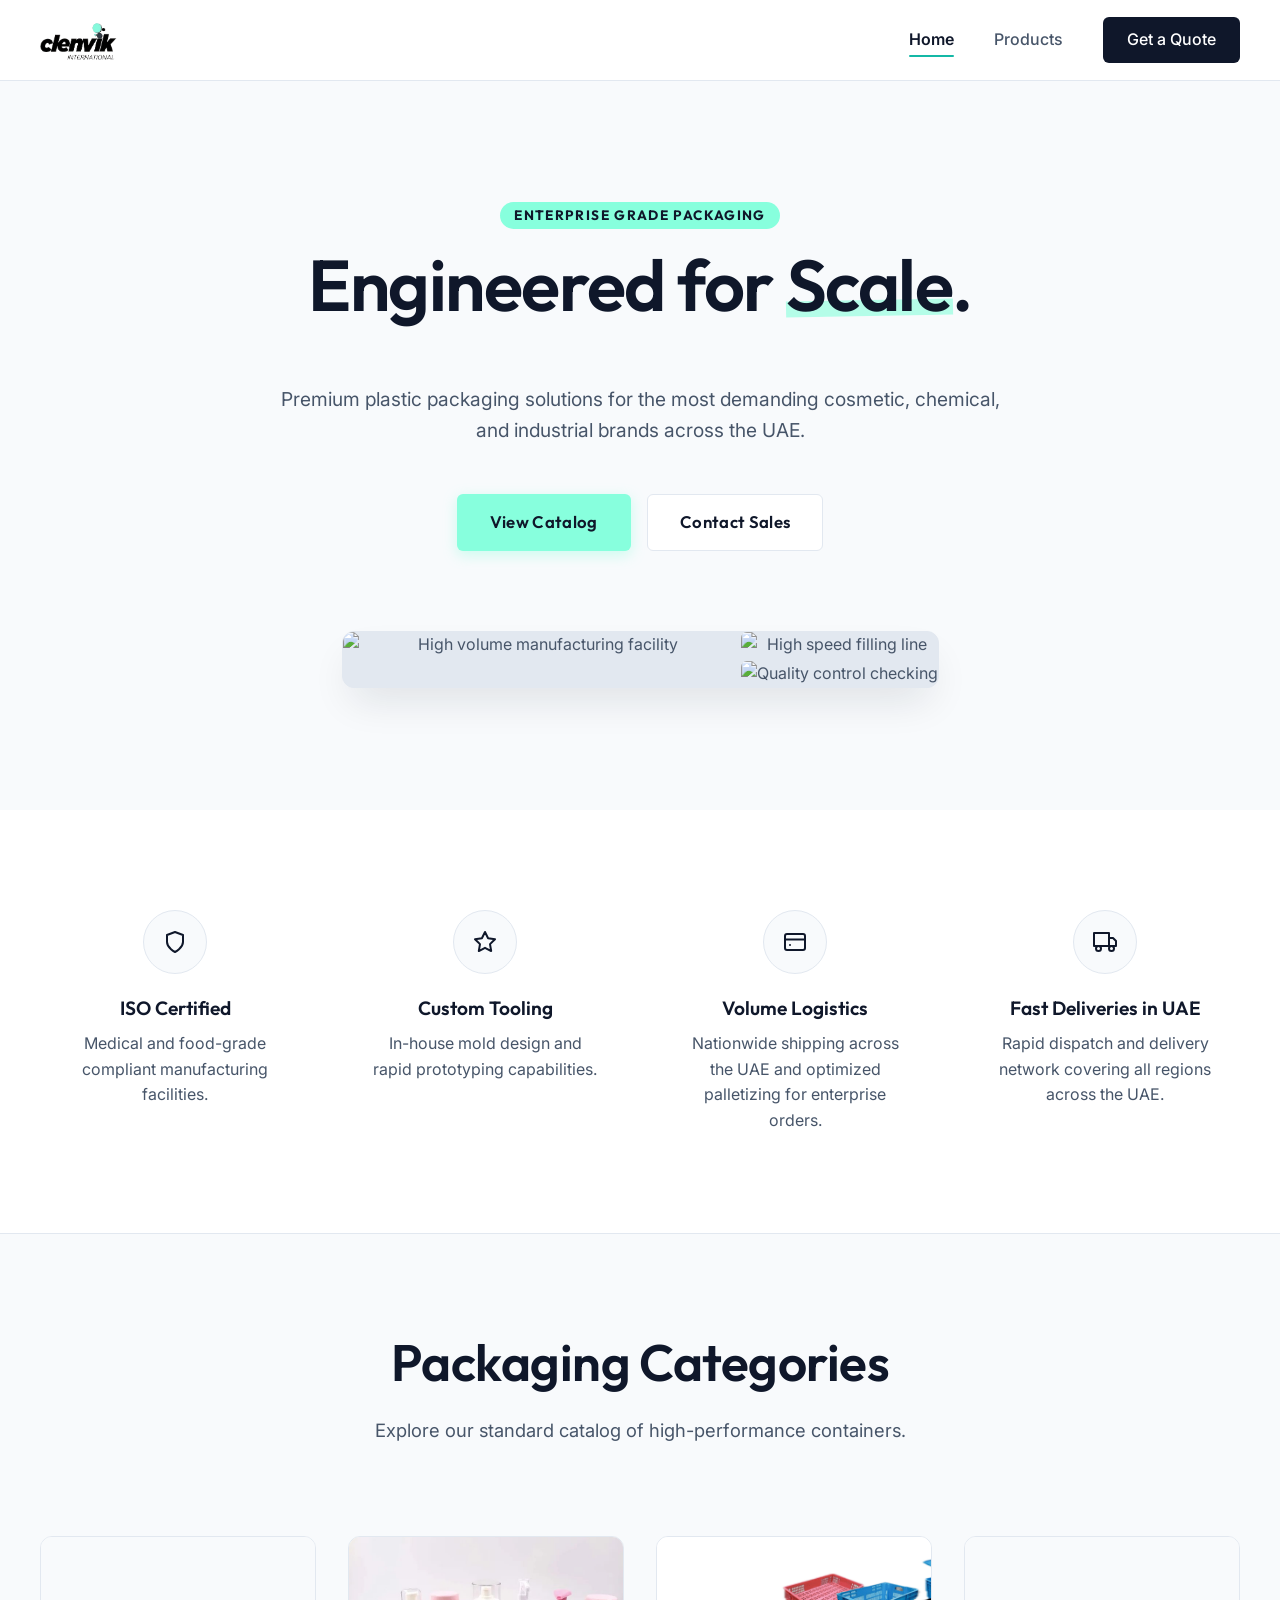
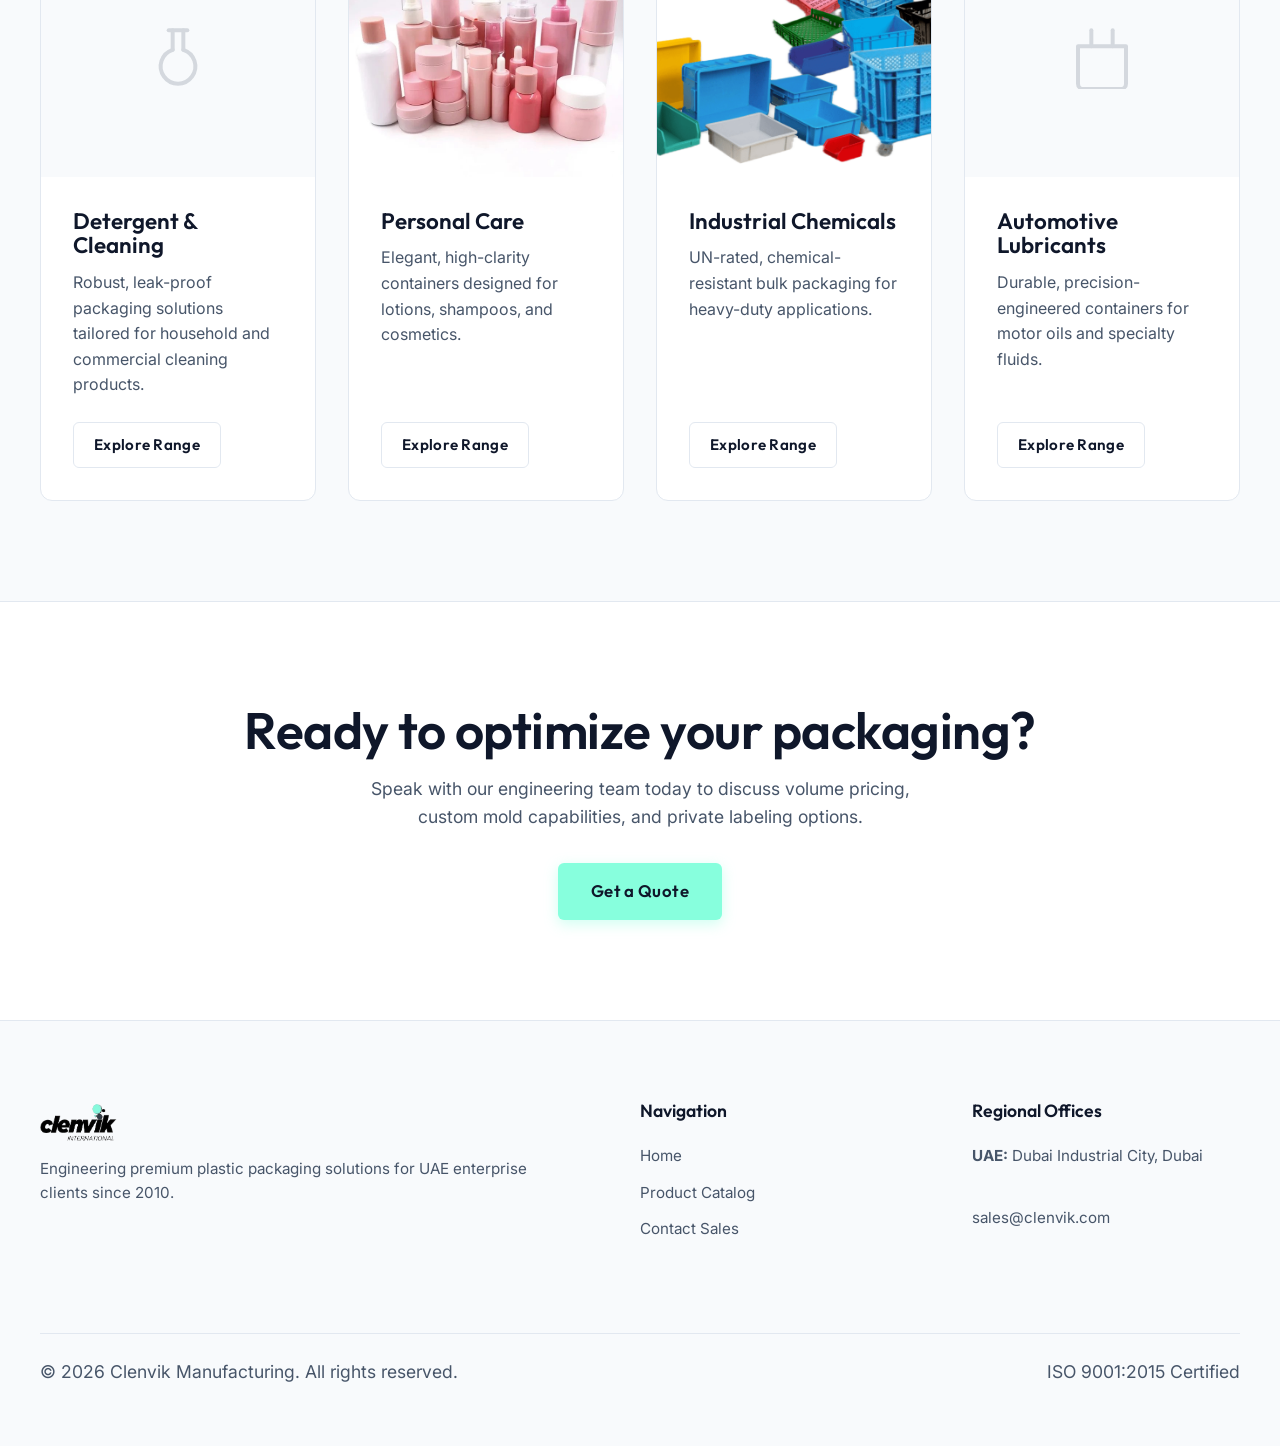
==== index.html @ 6b3046d0 "product images" ====
<!DOCTYPE html>
<html lang="en">
<head>
    <meta charset="UTF-8">
    <meta name="viewport" content="width=device-width, initial-scale=1.0">
    <meta name="description" content="Clenvik - Premium plastic packaging solutions for detergent, cosmetic, and industrial brands.">
    <meta name="theme-color" content="#ffffff">
    <meta name="view-transition" content="same-origin" />
    <title>Clenvik | Enterprise Plastic Packaging</title>
    <link rel="icon" type="image/png" href="assets/favicon.png">
    
    <link rel="preconnect" href="https://fonts.googleapis.com">
    <link rel="preconnect" href="https://fonts.gstatic.com" crossorigin>
    <link href="https://fonts.googleapis.com/css2?family=Inter:wght@400;500&family=Outfit:wght@500;600;700&display=swap" rel="stylesheet">
    
    <link rel="stylesheet" href="styles.css">
</head>
<body>

    <header>
        <div class="container">
            <nav>
                <a href="index.html" class="brand">
                    <img src="assets/clenvik-logo.png" alt="Clenvik Logo" height="40">
                </a>
                <div class="nav-links">
                    <a href="index.html" class="active">Home</a>
                    <a href="products.html">Products</a>
                    <a href="contact.html" class="nav-cta">Get a Quote</a>
                </div>
                <button class="menu-btn" aria-label="Toggle menu">
                    <svg xmlns="http://www.w3.org/2000/svg" width="24" height="24" viewBox="0 0 24 24" fill="none" stroke="currentColor" stroke-width="2" stroke-linecap="round" stroke-linejoin="round"><line x1="4" x2="20" y1="12" y2="12"/><line x1="4" x2="20" y1="6" y2="6"/><line x1="4" x2="20" y1="18" y2="18"/></svg>
                </button>
            </nav>
        </div>
    </header>

    <main>
        
        <section class="hero">
            <div class="hero-content stagger-up">
                <span class="eyebrow">Enterprise Grade Packaging</span>
                <h1>Engineered for <span>Scale</span>.</h1>
                <p>Premium plastic packaging solutions for the most demanding cosmetic, chemical, and industrial brands across the UAE.</p>
                <div class="hero-actions">
                    <a href="products.html" class="btn btn-primary">View Catalog</a>
                    <a href="contact.html" class="btn btn-secondary">Contact Sales</a>
                </div>
                <div class="hero-image-wrap delay-200 stagger-up">
                    <img src="assets/manufacturing_1.png" alt="High volume manufacturing facility" class="hero-img-main">
                    <img src="assets/manufacturing_2.png" alt="High speed filling line" class="hero-img-sub">
                    <img src="assets/manufacturing_3.png" alt="Quality control checking" class="hero-img-sub">
                </div>
            </div>
        </section>

        
        <section class="value-props">
            <div class="container">
                <div class="value-props-grid">
                    <div class="prop-card stagger-up delay-100">
                        <div class="prop-icon">
                            <svg xmlns="http://www.w3.org/2000/svg" width="24" height="24" viewBox="0 0 24 24" fill="none" stroke="currentColor" stroke-width="2" stroke-linecap="round" stroke-linejoin="round"><path d="M12 22s8-4 8-10V5l-8-3-8 3v7c0 6 8 10 8 10z"/></svg>
                        </div>
                        <h4>ISO Certified</h4>
                        <p>Medical and food-grade compliant manufacturing facilities.</p>
                    </div>
                    <div class="prop-card stagger-up delay-200">
                        <div class="prop-icon">
                            <svg xmlns="http://www.w3.org/2000/svg" width="24" height="24" viewBox="0 0 24 24" fill="none" stroke="currentColor" stroke-width="2" stroke-linecap="round" stroke-linejoin="round"><polygon points="12 2 15.09 8.26 22 9.27 17 14.14 18.18 21.02 12 17.77 5.82 21.02 7 14.14 2 9.27 8.91 8.26 12 2"/></svg>
                        </div>
                        <h4>Custom Tooling</h4>
                        <p>In-house mold design and rapid prototyping capabilities.</p>
                    </div>
                    <div class="prop-card stagger-up delay-300">
                        <div class="prop-icon">
                            <svg xmlns="http://www.w3.org/2000/svg" width="24" height="24" viewBox="0 0 24 24" fill="none" stroke="currentColor" stroke-width="2" stroke-linecap="round" stroke-linejoin="round"><rect x="2" y="4" width="20" height="16" rx="2"/><path d="M7 15h0M2 9.5h20"/></svg>
                        </div>
                        <h4>Volume Logistics</h4>
                        <p>Nationwide shipping across the UAE and optimized palletizing for enterprise orders.</p>
                    </div>
                    <div class="prop-card stagger-up delay-400">
                        <div class="prop-icon">
                            <svg xmlns="http://www.w3.org/2000/svg" width="24" height="24" viewBox="0 0 24 24" fill="none" stroke="currentColor" stroke-width="2" stroke-linecap="round" stroke-linejoin="round"><rect x="1" y="3" width="15" height="13"></rect><polygon points="16 8 20 8 23 11 23 16 16 16 16 8"></polygon><circle cx="5.5" cy="18.5" r="2.5"></circle><circle cx="18.5" cy="18.5" r="2.5"></circle></svg>
                        </div>
                        <h4>Fast Deliveries in UAE</h4>
                        <p>Rapid dispatch and delivery network covering all regions across the UAE.</p>
                    </div>
                </div>
            </div>
        </section>

        
        <section class="category-section">
            <div class="container">
                <div class="section-head stagger-up">
                    <h2>Packaging Categories</h2>
                    <p>Explore our standard catalog of high-performance containers.</p>
                </div>
                
                <div class="category-grid" style="grid-template-columns: repeat(4, 1fr);">
                    
                    <a href="products.html#detergent" class="catalog-card stagger-up delay-100">
                        <div class="catalog-img" style="background: var(--bg-alt); display: flex; align-items: center; justify-content: center;">
                            <svg xmlns="http://www.w3.org/2000/svg" width="64" height="64" viewBox="0 0 24 24" fill="none" stroke="currentColor" stroke-width="1.5" stroke-linecap="round" stroke-linejoin="round" style="opacity: 0.2;"><path d="M10 2v7.31"/><path d="M14 9.3V1.99"/><path d="M8.5 2h7"/><path d="M14 9.3a6.5 6.5 0 1 1-4 0"/></svg>
                        </div>
                        <div class="catalog-content">
                            <h3>Detergent & Cleaning</h3>
                            <p>Robust, leak-proof packaging solutions tailored for household and commercial cleaning products.</p>
                            <span class="btn btn-secondary btn-sm">Explore Range</span>
                        </div>
                    </a>
                    
                    <a href="products.html#personal-care" class="catalog-card stagger-up delay-200">
                        <div class="catalog-img">
                            <img src="assets/2.jpg" alt="Personal Care">
                        </div>
                        <div class="catalog-content">
                            <h3>Personal Care</h3>
                            <p>Elegant, high-clarity containers designed for lotions, shampoos, and cosmetics.</p>
                            <span class="btn btn-secondary btn-sm">Explore Range</span>
                        </div>
                    </a>
                    
                    <a href="products.html#industrial-chemicals" class="catalog-card stagger-up delay-300">
                        <div class="catalog-img">
                            <img src="assets/3.png" alt="Industrial Chemicals">
                        </div>
                        <div class="catalog-content">
                            <h3>Industrial Chemicals</h3>
                            <p>UN-rated, chemical-resistant bulk packaging for heavy-duty applications.</p>
                            <span class="btn btn-secondary btn-sm">Explore Range</span>
                        </div>
                    </a>
                    
                    <a href="products.html#automotive" class="catalog-card stagger-up delay-400">
                        <div class="catalog-img" style="background: var(--bg-alt); display: flex; align-items: center; justify-content: center;">
                            <svg xmlns="http://www.w3.org/2000/svg" width="64" height="64" viewBox="0 0 24 24" fill="none" stroke="currentColor" stroke-width="1.5" stroke-linecap="round" stroke-linejoin="round" style="opacity: 0.2;"><path d="M16 2v6"/><path d="M8 2v6"/><path d="M3 8h18v14a2 2 0 0 1-2 2H5a2 2 0 0 1-2-2z"/></svg>
                        </div>
                        <div class="catalog-content">
                            <h3>Automotive Lubricants</h3>
                            <p>Durable, precision-engineered containers for motor oils and specialty fluids.</p>
                            <span class="btn btn-secondary btn-sm">Explore Range</span>
                        </div>
                    </a>
                </div>
            </div>
        </section>


        
        <section class="cta-block">
            <div class="container stagger-up">
                <h2>Ready to optimize your packaging?</h2>
                <p>Speak with our engineering team today to discuss volume pricing, custom mold capabilities, and private labeling options.</p>
                <a href="contact.html" class="btn btn-primary">Get a Quote</a>
            </div>
        </section>

    </main>

    <footer>
        <div class="container">
            <div class="footer-grid">
                <div class="footer-brand">
                    <img src="assets/clenvik-logo.png" alt="Clenvik Logo" height="40" style="margin-bottom: 16px;">
                    <p>Engineering premium plastic packaging solutions for UAE enterprise clients since 2010.</p>
                </div>
                <div class="footer-links">
                    <h4>Navigation</h4>
                    <p><a href="index.html">Home</a></p>
                    <p><a href="products.html">Product Catalog</a></p>
                    <p><a href="contact.html">Contact Sales</a></p>
                </div>
                <div class="footer-contact">
                    <h4>Regional Offices</h4>
                    <p><strong>UAE:</strong> Dubai Industrial City, Dubai</p>
                    <br>
                    <p>sales@clenvik.com</p>
                </div>
            </div>
            <div class="copyright">
                <p>&copy; <span id="year"></span> Clenvik Manufacturing. All rights reserved.</p>
                <p>ISO 9001:2015 Certified</p>
            </div>
        </div>
    </footer>

    <script>
        document.getElementById('year').textContent = new Date().getFullYear();
        
        const menuBtn = document.querySelector('.menu-btn');
        const navLinks = document.querySelector('.nav-links');
        
        menuBtn.addEventListener('click', () => {
            navLinks.classList.toggle('open');
        });

        // Elegant Intersection Observer
        const observerOptions = {
            root: null,
            rootMargin: '0px 0px -5% 0px',
            threshold: 0.1
        };

        const observer = new IntersectionObserver((entries, observer) => {
            entries.forEach(entry => {
                if (entry.isIntersecting) {
                    entry.target.classList.add('visible');
                    observer.unobserve(entry.target);
                }
            });
        }, observerOptions);

        document.querySelectorAll('.stagger-up').forEach(el => {
            observer.observe(el);
        });
    </script>
</body>
</html>
---- styles.css ----
:root {
  /* Brand Colors - Premium Light Mode */
  --primary: #87ffdd;       /* Bright Mint (Used for blocks/backgrounds) */
  --primary-dark: #14b8a6;  /* Deeper Teal for borders if needed */
  
  --ink: #0f172a;           /* Slate 900 (Main headings & high-contrast text) */
  --ink-light: #475569;     /* Slate 600 (Body text) */
  --ink-muted: #94a3b8;     /* Slate 400 (Subtle borders) */
  
  --bg-main: #ffffff;       /* Pure white background */
  --bg-alt: #f8fafc;        /* Slate 50 (Alternate section background) */
  --line: #e2e8f0;          /* Slate 200 (Borders) */
  
  --shadow: 0 10px 25px -5px rgba(15, 23, 42, 0.08);
  --shadow-hover: 0 20px 40px -10px rgba(15, 23, 42, 0.12);
  --radius: 12px; 
  --radius-sm: 6px;
}

* { box-sizing: border-box; margin: 0; padding: 0; }
html { scroll-behavior: smooth; }
body { 
  font-family: 'Inter', sans-serif; 
  color: var(--ink-light); 
  background-color: var(--bg-main); 
  line-height: 1.6; 
  -webkit-font-smoothing: antialiased; 
}
img { max-width: 100%; display: block; border-radius: var(--radius-sm); }
a { text-decoration: none; color: inherit; transition: all 0.3s cubic-bezier(0.16, 1, 0.3, 1); }

/* Typography */
h1, h2, h3, h4, .eyebrow { font-family: 'Outfit', sans-serif; line-height: 1.1; color: var(--ink); margin-bottom: 0.5em; font-weight: 600; }
h1 { font-size: clamp(3rem, 6vw, 4.5rem); letter-spacing: -0.02em; }
h2 { font-size: clamp(2.2rem, 4vw, 3.2rem); letter-spacing: -0.01em; }
h3 { font-size: 1.5rem; letter-spacing: 0em; }
p { color: var(--ink-light); margin-bottom: 1.25rem; font-size: 1.1rem; max-width: 70ch; }

.eyebrow { 
  font-size: 0.85rem; font-weight: 700; letter-spacing: 0.1em; color: var(--ink); 
  display: inline-block; margin-bottom: 1rem; text-transform: uppercase; 
  padding: 6px 14px; background: var(--primary); border-radius: 99px; 
}

/* Layout Utilities */
.container { width: min(1200px, calc(100% - 48px)); margin: 0 auto; }
section { padding: 100px 0; }
.section-head { text-align: center; margin-bottom: 70px; display: flex; flex-direction: column; align-items: center; }
.section-head p { text-align: center; font-size: 1.15rem; }
.relative { position: relative; }

/* Buttons */
.btn { 
  display: inline-flex; align-items: center; justify-content: center; gap: 0.75rem; 
  padding: 14px 32px; border-radius: var(--radius-sm); font-family: 'Outfit', sans-serif; 
  font-weight: 600; font-size: 1.05rem; letter-spacing: 0.02em; 
  transition: all 0.3s cubic-bezier(0.16, 1, 0.3, 1); cursor: pointer; border: 1px solid transparent; 
}

.btn-primary { background: var(--primary); color: var(--ink); box-shadow: 0 4px 14px rgba(135,255,221,0.4); }
.btn-primary:hover { transform: translateY(-2px); box-shadow: 0 6px 20px rgba(135,255,221,0.6); }

.btn-secondary { border-color: var(--line); color: var(--ink); background: var(--bg-main); }
.btn-secondary:hover { background: var(--bg-alt); border-color: var(--ink-muted); transform: translateY(-2px); box-shadow: var(--shadow); }
.btn-sm { padding: 10px 20px; font-size: 0.95rem; }

/* Navigation */
header { position: fixed; z-index: 50; top: 0; left: 0; right: 0; background: rgba(255, 255, 255, 0.9); backdrop-filter: blur(12px); -webkit-backdrop-filter: blur(12px); border-bottom: 1px solid var(--line); }
nav { height: 80px; display: flex; align-items: center; justify-content: space-between; }
.brand { display: flex; align-items: center; gap: 16px; }
.brand h2 { font-size: 1.6rem; margin: 0; color: var(--ink); letter-spacing: -0.02em; }
.brand small { max-width: 200px; color: var(--ink-light); font-size: 0.75rem; line-height: 1.3; font-weight: 500; border-left: 1px solid var(--line); padding-left: 16px; display: none; }
.nav-links { display: flex; align-items: center; gap: 40px; font-family: 'Inter', sans-serif; font-size: 1rem; font-weight: 500; color: var(--ink-light); }
.nav-links a:not(.nav-cta) { position: relative; }
.nav-links a:not(.nav-cta)::after { content: ''; position: absolute; bottom: -4px; left: 0; width: 0; height: 2px; background: var(--primary-dark); border-radius: 2px; transition: width 0.3s ease; }
.nav-links a:not(.nav-cta):hover::after, .nav-links a.active:not(.nav-cta)::after { width: 100%; }
.nav-links a:not(.nav-cta):hover, .nav-links a.active:not(.nav-cta) { color: var(--ink); font-weight: 600; }
.nav-cta { padding: 10px 24px; background: var(--ink); color: var(--bg-main); border-radius: var(--radius-sm); font-weight: 500; transition: all 0.3s ease; }
.nav-cta:hover { background: var(--primary); color: var(--ink); transform: translateY(-2px); }
.menu-btn { display: none; border: 0; background: none; font-size: 2rem; cursor: pointer; color: var(--ink); }

/* Hero */
.hero { min-height: 90vh; padding: 160px 0 80px; display: flex; align-items: center; text-align: center; position: relative; overflow: hidden; background: var(--bg-alt); }
.hero-content { max-width: 900px; margin: 0 auto; display: flex; flex-direction: column; align-items: center; position: relative; z-index: 2; }
.hero h1 span { position: relative; display: inline-block; }
.hero h1 span::after { content: ''; position: absolute; bottom: 8px; left: 0; width: 100%; height: 16px; background: var(--primary); z-index: -1; opacity: 0.6; transform: rotate(-1deg); }
.hero-content > p { font-size: 1.2rem; max-width: 750px; margin: 24px auto 48px; color: var(--ink-light); }
.hero-actions { display: flex; gap: 16px; justify-content: center; flex-wrap: wrap; margin-bottom: 80px; }
.hero-image-wrap { position: relative; max-width: 900px; margin: 0 auto; border-radius: var(--radius); box-shadow: var(--shadow-hover); overflow: hidden; border: 1px solid var(--line); z-index: 2; display: grid; grid-template-columns: 2fr 1fr; grid-template-rows: 1fr 1fr; gap: 4px; background: var(--line); }
.hero-image-wrap img { width: 100%; height: 100%; display: block; object-fit: cover; transition: transform 0.8s ease; }
.hero-image-wrap .hero-img-main { grid-column: 1; grid-row: 1 / 3; }
.hero-image-wrap .hero-img-sub { grid-column: 2; }
.hero-image-wrap img:hover { transform: scale(1.05); z-index: 10; position: relative; }

/* Value Props Banner */
.value-props { background: var(--bg-main); padding: 80px 0; border-bottom: 1px solid var(--line); }
.value-props-grid { display: grid; grid-template-columns: repeat(4, 1fr); gap: 40px; text-align: center; }
.prop-card { display: flex; flex-direction: column; align-items: center; padding: 20px; transition: transform 0.3s ease; }
.prop-card:hover { transform: translateY(-5px); }
.prop-icon { width: 64px; height: 64px; background: var(--bg-alt); border: 1px solid var(--line); border-radius: 50%; display: grid; place-items: center; color: var(--ink); margin-bottom: 24px; transition: all 0.4s cubic-bezier(0.16, 1, 0.3, 1); }
.prop-card:hover .prop-icon { background: var(--primary); border-color: var(--primary); color: var(--ink); transform: scale(1.1) rotate(5deg); }
.prop-card h4 { margin-bottom: 12px; font-size: 1.2rem; color: var(--ink); }
.prop-card p { font-size: 1rem; margin: 0; color: var(--ink-light); }

/* Category Grid (Homepage) */
.category-section { background: var(--bg-alt); }
.category-grid { display: grid; grid-template-columns: repeat(3, 1fr); gap: 32px; }
.catalog-card { background: var(--bg-main); border-radius: var(--radius); overflow: hidden; border: 1px solid var(--line); transition: transform 0.3s ease; display: flex; flex-direction: column; }
.catalog-card:hover { transform: translateY(-5px); box-shadow: var(--shadow-hover); border-color: var(--ink-muted); }
.catalog-img { width: 100%; height: 240px; overflow: hidden; }
.catalog-img img { width: 100%; height: 100%; object-fit: cover; transition: transform 0.6s ease; }
.catalog-card:hover .catalog-img img { transform: scale(1.05); }
.catalog-content { padding: 32px; display: flex; flex-direction: column; flex-grow: 1; }
.catalog-content h3 { font-size: 1.4rem; color: var(--ink); margin-bottom: 12px; }
.catalog-content p { color: var(--ink-light); margin-bottom: 24px; flex-grow: 1; font-size: 1rem; }
.catalog-content .btn { align-self: flex-start; }

/* Products Page */
.catalog-hero { min-height: 40vh; position: relative; display: flex; align-items: center; padding: 120px 0 80px; overflow: hidden; }
.catalog-hero-bg { position: absolute; top: 0; left: 0; width: 100%; height: 100%; object-fit: cover; z-index: 1; }
.catalog-hero-overlay { position: absolute; top: 0; left: 0; width: 100%; height: 100%; background: rgba(255,255,255,0.85); backdrop-filter: blur(8px); z-index: 2; }
.catalog-hero .container { z-index: 3; position: relative; }
.catalog-hero h1 { font-size: 3.5rem; margin-bottom: 16px; }

.catalog-layout { display: grid; grid-template-columns: 250px 1fr; gap: 48px; margin-top: 64px; margin-bottom: 120px; }
.sidebar-sticky { position: sticky; top: 100px; }
.sidebar-nav { list-style: none; margin-top: 24px; }
.sidebar-nav li { margin-bottom: 12px; }
.sidebar-nav a { display: block; padding: 10px 16px; border-radius: var(--radius-sm); color: var(--ink-light); font-weight: 500; transition: all 0.2s ease; }
.sidebar-nav a:hover, .sidebar-nav a.active { background: var(--bg-alt); color: var(--ink); }

.catalog-category { scroll-margin-top: 100px; margin-bottom: 80px; }
.category-header { margin-bottom: 32px; border-bottom: 1px solid var(--line); padding-bottom: 24px; }
.category-header h2 { font-size: 2.2rem; margin-bottom: 8px; }

.interactive-grid { display: grid; grid-template-columns: repeat(auto-fill, minmax(300px, 1fr)); gap: 32px; }
.product-card { background: var(--bg-main); border: 1px solid var(--line); border-radius: var(--radius); overflow: hidden; display: flex; flex-direction: column; transition: transform 0.3s ease, box-shadow 0.3s ease; }
.product-card:hover { transform: translateY(-5px); box-shadow: var(--shadow-hover); border-color: var(--ink-muted); }
.product-img-wrap { background: var(--bg-alt); padding: 32px; display: flex; align-items: center; justify-content: center; border-bottom: 1px solid var(--line); height: 260px; overflow: hidden; }
.product-img-wrap img { max-width: 100%; max-height: 100%; mix-blend-mode: multiply; transition: transform 0.6s ease; }
.product-card:hover .product-img-wrap img { transform: scale(1.08); }
.product-info { padding: 24px; flex-grow: 1; }
.product-info h3 { font-size: 1.3rem; margin-bottom: 8px; }
.product-info p { font-size: 0.95rem; margin-bottom: 0; }
.product-tech-reveal { padding: 0 24px 24px; }
.tech-specs-table { margin-bottom: 24px; border-top: 1px solid var(--line); padding-top: 16px; }
.tech-row { display: flex; justify-content: space-between; font-size: 0.9rem; margin-bottom: 8px; }
.tech-row span { color: var(--ink-light); }
.tech-row b { color: var(--ink); font-weight: 600; }

.custom-tooling-banner { position: relative; padding: 120px 0; text-align: center; color: white; overflow: hidden; }
.custom-tooling-banner .banner-bg-grid { position: absolute; top: 0; left: 0; width: 100%; height: 100%; display: flex; z-index: 1; }
.custom-tooling-banner .banner-bg-grid img { flex: 1; width: 33.333%; height: 100%; object-fit: cover; }
.custom-tooling-banner .banner-overlay { position: absolute; top: 0; left: 0; width: 100%; height: 100%; background: rgba(15, 23, 42, 0.85); z-index: 2; }
.custom-tooling-banner .container { z-index: 3; position: relative; }
.custom-tooling-banner h2 { color: white; font-size: 3rem; margin-bottom: 16px; }
.custom-tooling-banner p { color: rgba(255,255,255,0.9); font-size: 1.2rem; max-width: 700px; margin: 0 auto 32px; }

/* Contact Page */
.contact-page { padding: 120px 0; }
.contact-sales-grid { display: grid; grid-template-columns: 1fr 1fr; gap: 64px; align-items: start; }
.contact-trust h1 { margin-bottom: 24px; }
.contact-trust p { margin-bottom: 48px; font-size: 1.2rem; }
.contact-trust-list { display: flex; flex-direction: column; gap: 32px; }
.trust-point { display: flex; gap: 20px; }
.trust-point-icon { flex-shrink: 0; width: 48px; height: 48px; border-radius: 50%; background: var(--bg-alt); color: var(--primary-dark); display: flex; align-items: center; justify-content: center; }
.trust-point h4 { margin-bottom: 4px; font-size: 1.2rem; }
.trust-point p { font-size: 0.95rem; margin: 0; }

.contact-form { background: var(--bg-main); border: 1px solid var(--line); border-radius: var(--radius); padding: 40px; box-shadow: var(--shadow); }
.form-group { margin-bottom: 24px; }
.form-label { display: block; font-weight: 500; color: var(--ink); margin-bottom: 8px; }
.form-control { width: 100%; padding: 12px 16px; border: 1px solid var(--line); border-radius: var(--radius-sm); font-family: inherit; font-size: 1rem; color: var(--ink); background: var(--bg-main); transition: border-color 0.2s ease, box-shadow 0.2s ease; }
.form-control:focus { outline: none; border-color: var(--primary-dark); box-shadow: 0 0 0 3px rgba(20, 184, 166, 0.1); }
textarea.form-control { resize: vertical; min-height: 120px; }

/* Footer */
footer { background: var(--bg-alt); padding: 80px 0 40px; border-top: 1px solid var(--line); }
.footer-grid { display: grid; grid-template-columns: 2fr 1fr 1fr; gap: 64px; margin-bottom: 80px; }
.footer-brand p { font-size: 0.95rem; margin-top: 16px; }
.footer-links h4, .footer-contact h4 { font-size: 1.1rem; color: var(--ink); margin-bottom: 24px; }
.footer-links p, .footer-contact p { margin-bottom: 12px; font-size: 0.95rem; }
.footer-links a:hover { color: var(--primary-dark); }
.copyright { display: flex; justify-content: space-between; padding-top: 24px; border-top: 1px solid var(--line); font-size: 0.9rem; color: var(--ink-muted); }

/* Animations */
.stagger-up { opacity: 0; transform: translateY(20px); transition: opacity 0.6s cubic-bezier(0.16, 1, 0.3, 1), transform 0.6s cubic-bezier(0.16, 1, 0.3, 1); }
.stagger-up.visible { opacity: 1; transform: translateY(0); }
.delay-100 { transition-delay: 100ms; }
.delay-200 { transition-delay: 200ms; }
.delay-300 { transition-delay: 300ms; }
.delay-400 { transition-delay: 400ms; }

/* CTA Block */
.cta-block { text-align: center; padding: 100px 0; background: var(--bg-main); border-top: 1px solid var(--line); }
.cta-block h2 { margin-bottom: 16px; }
.cta-block p { margin: 0 auto 32px; max-width: 600px; }

/* --- Responsive System --- */

/* Tablet & Smaller Desktop (max 1024px) */
@media (max-width: 1024px) {
  section { padding: 80px 0; }
  .hero { padding: 140px 0 60px; }
  h1 { font-size: clamp(2.5rem, 5vw, 3.5rem); }
  h2 { font-size: clamp(2rem, 4vw, 2.8rem); }
  
  .value-props-grid, .category-grid { grid-template-columns: repeat(2, 1fr); }
  
  .catalog-layout { grid-template-columns: 200px 1fr; gap: 32px; }
  
  .contact-sales-grid { gap: 40px; }
}

/* Tablet Portrait & Large Mobile (max 768px) */
@media (max-width: 768px) {
  /* Navigation */
  .nav-links { display: none; }
  .menu-btn { display: block; }
  .nav-links.open {
    display: flex; position: absolute; top: 80px; left: 0; width: 100%;
    background: var(--bg-main); flex-direction: column; padding: 24px;
    border-bottom: 1px solid var(--line); gap: 24px; z-index: 100;
    box-shadow: var(--shadow);
  }
  
  /* Layouts to 1 column */
  .catalog-layout, .contact-sales-grid, .footer-grid { 
    grid-template-columns: 1fr; gap: 48px; 
  }
  .sidebar-sticky { position: static; display: flex; overflow-x: auto; padding-bottom: 16px; margin-bottom: 24px; border-bottom: 1px solid var(--line); }
  .sidebar-nav { display: flex; margin-top: 0; gap: 12px; }
  .sidebar-nav li { margin-bottom: 0; white-space: nowrap; }
  
  .value-props-grid, .category-grid { grid-template-columns: 1fr; gap: 24px; }
  
  .interactive-grid { grid-template-columns: repeat(auto-fill, minmax(min(100%, 280px), 1fr)); }
  
  .hero-actions { flex-direction: column; width: 100%; max-width: 320px; margin-left: auto; margin-right: auto; }
  .hero-actions .btn { width: 100%; justify-content: center; }
  
  .copyright { flex-direction: column; gap: 16px; align-items: center; text-align: center; }
  
  .custom-tooling-banner h2 { font-size: 2.2rem; }
}

/* Small Mobile (max 480px) */
@media (max-width: 480px) {
  section { padding: 60px 0; }
  .hero { padding: 120px 0 40px; }
  h1 { font-size: 2.2rem; }
  h2 { font-size: 1.8rem; }
  
  .container { width: calc(100% - 32px); }
  .product-img-wrap { height: 200px; padding: 16px; }
  .catalog-img { height: 200px; }
  
  .tech-row { flex-direction: column; gap: 4px; border-bottom: 1px dashed var(--line); padding-bottom: 8px; }
  .tech-row span { font-size: 0.85rem; }
}
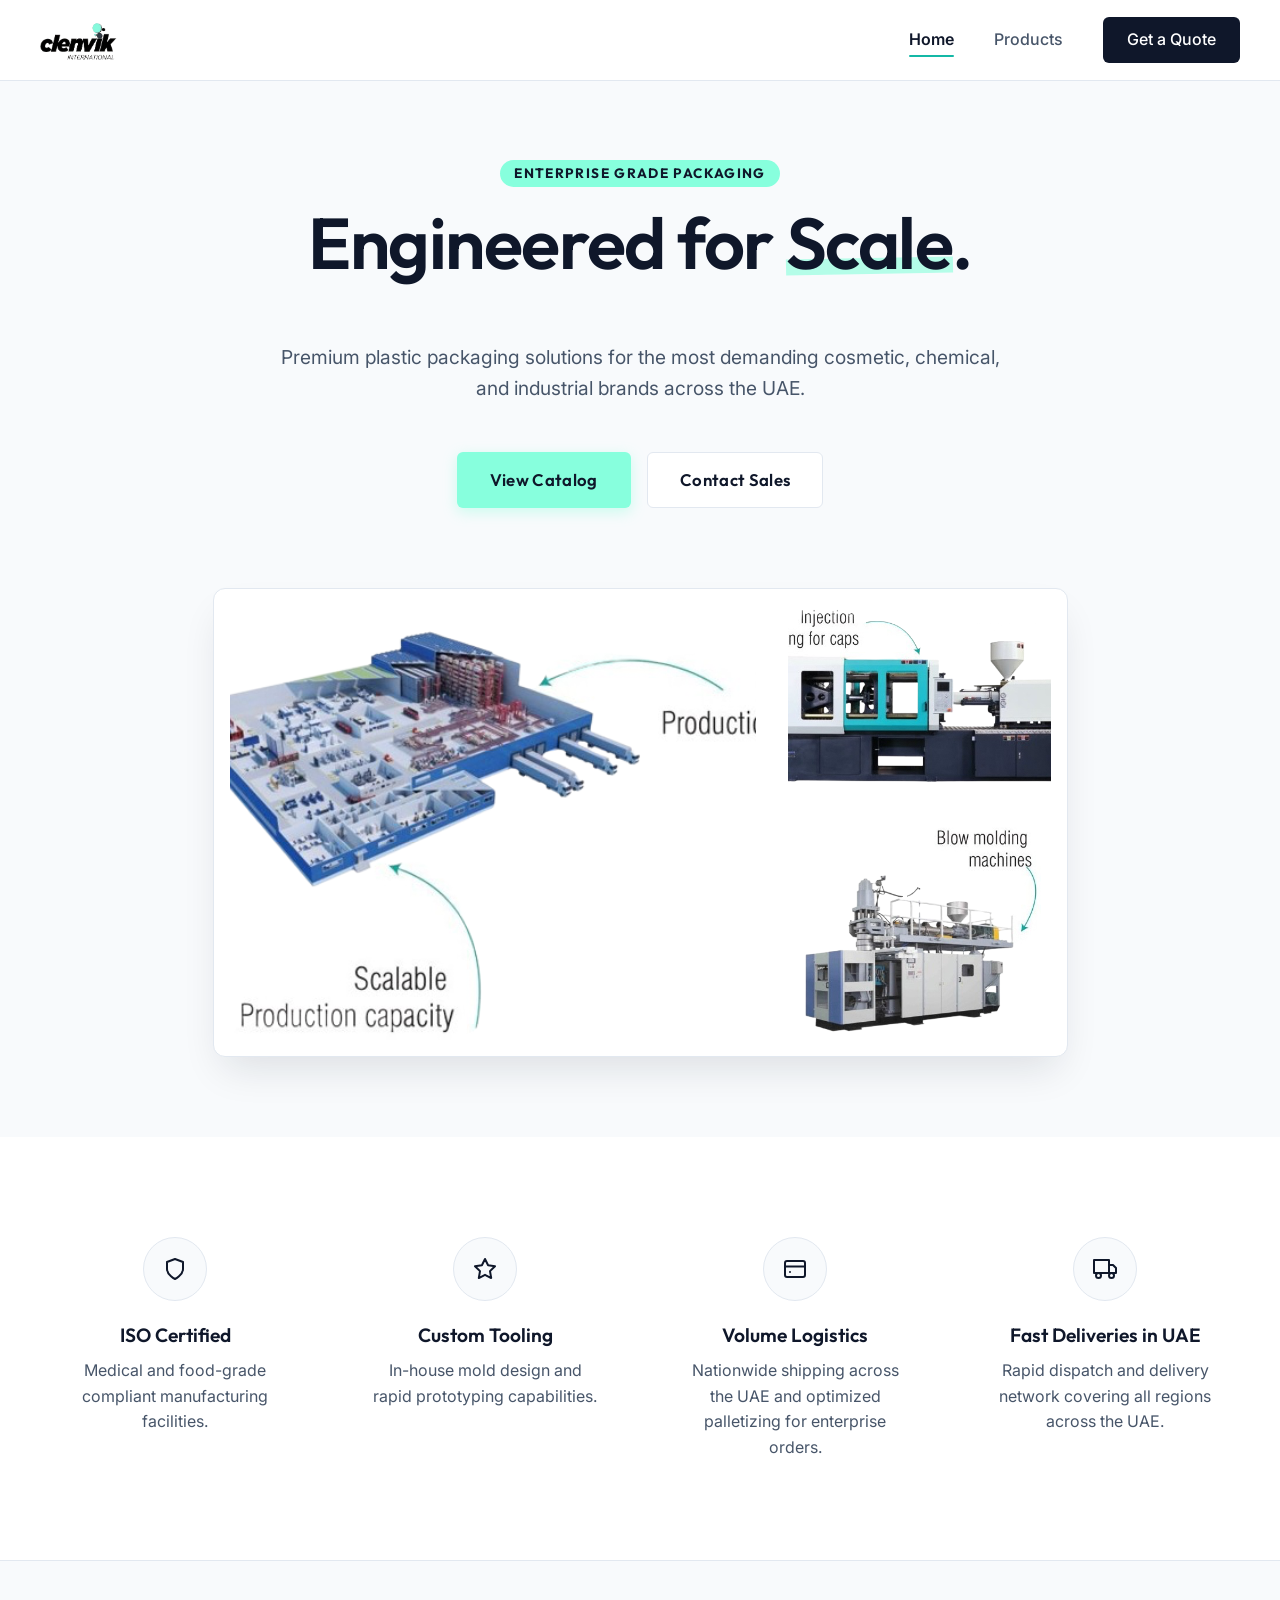
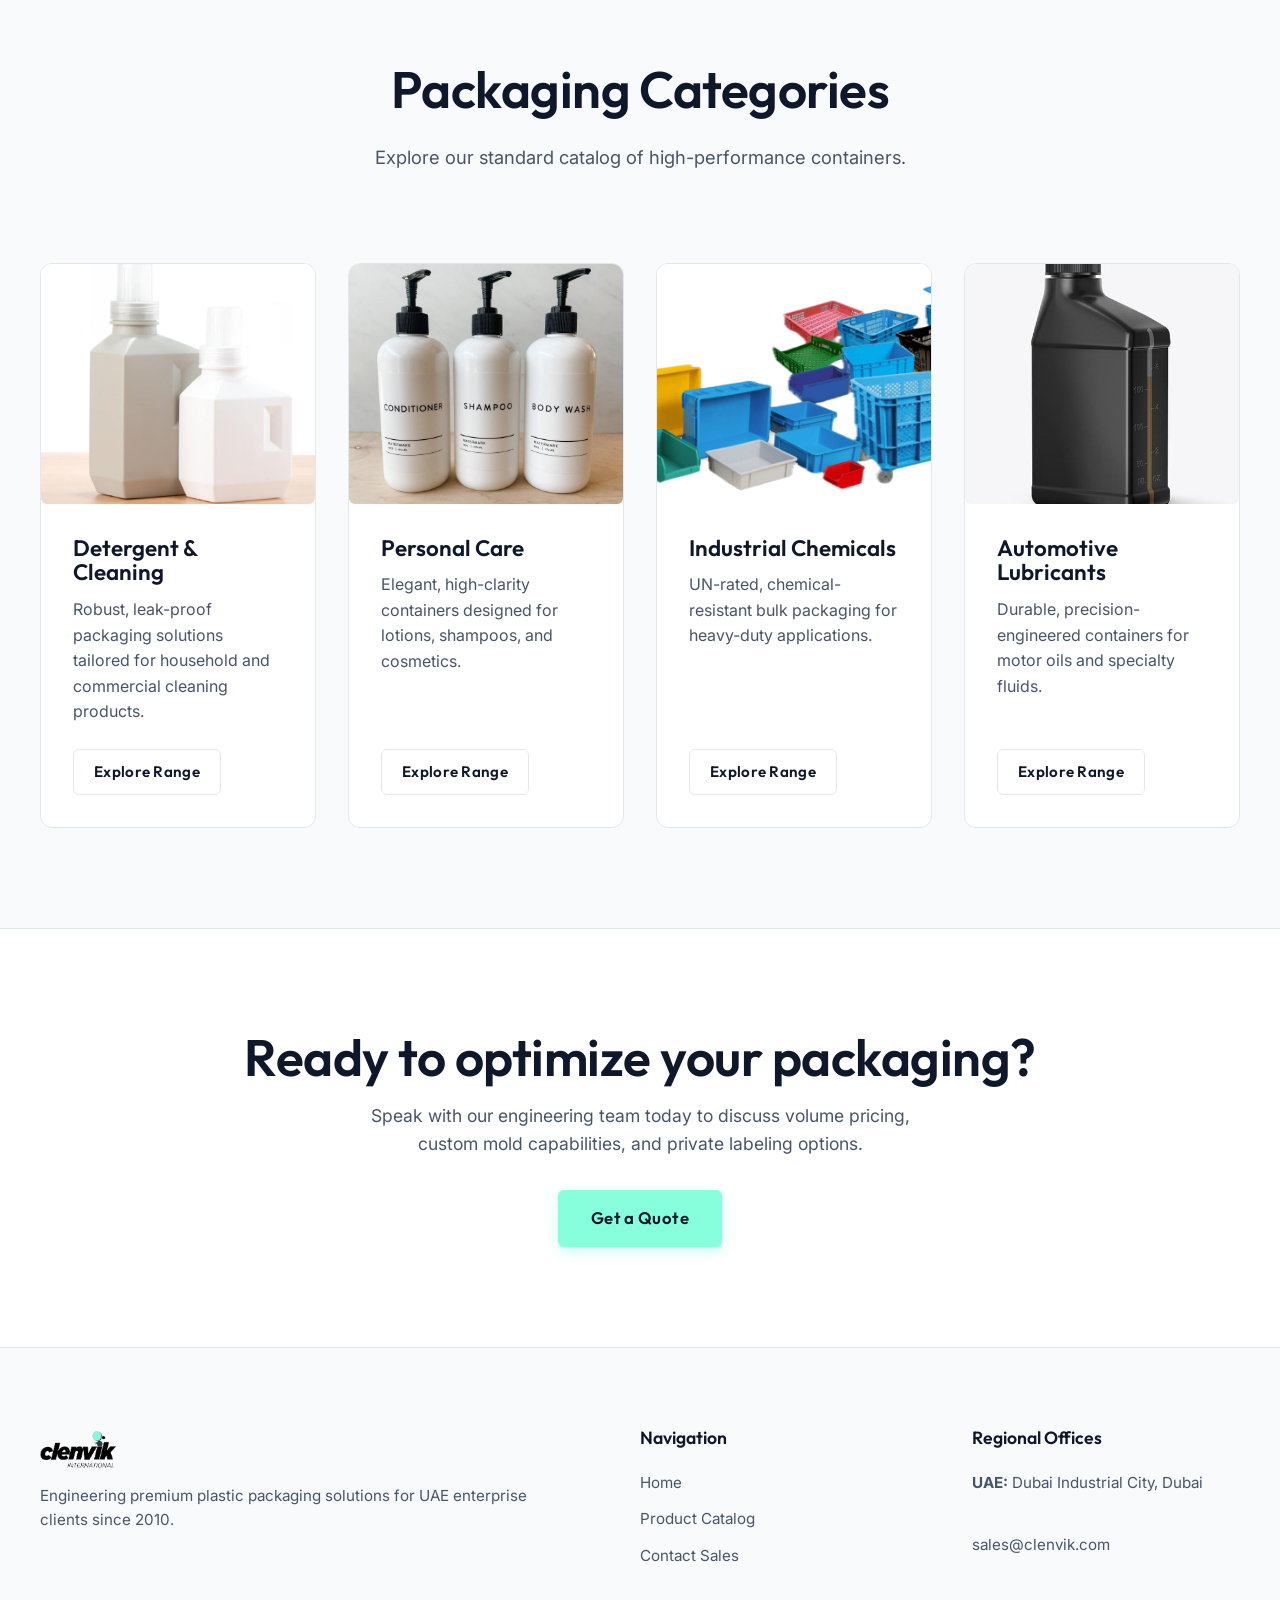
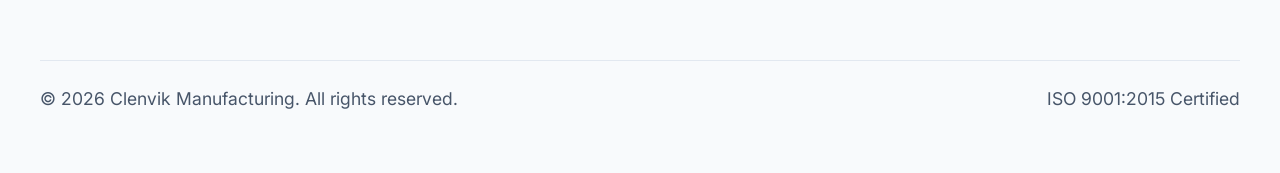
==== commit 35abdc52: "product images" ====
--- a/index.html
+++ b/index.html
@@ -47,9 +47,9 @@
                     <a href="contact.html" class="btn btn-secondary">Contact Sales</a>
                 </div>
                 <div class="hero-image-wrap delay-200 stagger-up">
-                    <img src="assets/manufacturing_1.png" alt="High volume manufacturing facility" class="hero-img-main">
-                    <img src="assets/manufacturing_2.png" alt="High speed filling line" class="hero-img-sub">
-                    <img src="assets/manufacturing_3.png" alt="Quality control checking" class="hero-img-sub">
+                    <img src="/assets/manufacturing_1.png" alt="High volume manufacturing facility" class="hero-img-main">
+                    <img src="/assets/manufacturing_2.png" alt="High speed filling line" class="hero-img-sub">
+                    <img src="/assets/manufacturing_3.png" alt="Quality control checking" class="hero-img-sub">
                 </div>
             </div>
         </section>
@@ -101,8 +101,8 @@
                 <div class="category-grid" style="grid-template-columns: repeat(4, 1fr);">
                     
                     <a href="products.html#detergent" class="catalog-card stagger-up delay-100">
-                        <div class="catalog-img" style="background: var(--bg-alt); display: flex; align-items: center; justify-content: center;">
-                            <svg xmlns="http://www.w3.org/2000/svg" width="64" height="64" viewBox="0 0 24 24" fill="none" stroke="currentColor" stroke-width="1.5" stroke-linecap="round" stroke-linejoin="round" style="opacity: 0.2;"><path d="M10 2v7.31"/><path d="M14 9.3V1.99"/><path d="M8.5 2h7"/><path d="M14 9.3a6.5 6.5 0 1 1-4 0"/></svg>
+                        <div class="catalog-img">
+                            <img src="assets/DetergentCleaning/1.jpg" alt="Detergent & Cleaning">
                         </div>
                         <div class="catalog-content">
                             <h3>Detergent & Cleaning</h3>
@@ -113,7 +113,7 @@
                     
                     <a href="products.html#personal-care" class="catalog-card stagger-up delay-200">
                         <div class="catalog-img">
-                            <img src="assets/2.jpg" alt="Personal Care">
+                            <img src="assets/PersonalCare/1.jpg" alt="Personal Care">
                         </div>
                         <div class="catalog-content">
                             <h3>Personal Care</h3>
@@ -124,7 +124,7 @@
                     
                     <a href="products.html#industrial-chemicals" class="catalog-card stagger-up delay-300">
                         <div class="catalog-img">
-                            <img src="assets/3.png" alt="Industrial Chemicals">
+                            <img src="assets/IndustrialChemicals/1.png" alt="Industrial Chemicals">
                         </div>
                         <div class="catalog-content">
                             <h3>Industrial Chemicals</h3>
@@ -134,8 +134,8 @@
                     </a>
                     
                     <a href="products.html#automotive" class="catalog-card stagger-up delay-400">
-                        <div class="catalog-img" style="background: var(--bg-alt); display: flex; align-items: center; justify-content: center;">
-                            <svg xmlns="http://www.w3.org/2000/svg" width="64" height="64" viewBox="0 0 24 24" fill="none" stroke="currentColor" stroke-width="1.5" stroke-linecap="round" stroke-linejoin="round" style="opacity: 0.2;"><path d="M16 2v6"/><path d="M8 2v6"/><path d="M3 8h18v14a2 2 0 0 1-2 2H5a2 2 0 0 1-2-2z"/></svg>
+                        <div class="catalog-img">
+                            <img src="assets/AutomotiveLubricants/1.jpeg" alt="Automotive Lubricants">
                         </div>
                         <div class="catalog-content">
                             <h3>Automotive Lubricants</h3>
--- a/styles.css
+++ b/styles.css
@@ -86,7 +86,7 @@
 .hero h1 span::after { content: ''; position: absolute; bottom: 8px; left: 0; width: 100%; height: 16px; background: var(--primary); z-index: -1; opacity: 0.6; transform: rotate(-1deg); }
 .hero-content > p { font-size: 1.2rem; max-width: 750px; margin: 24px auto 48px; color: var(--ink-light); }
 .hero-actions { display: flex; gap: 16px; justify-content: center; flex-wrap: wrap; margin-bottom: 80px; }
-.hero-image-wrap { position: relative; max-width: 900px; margin: 0 auto; border-radius: var(--radius); box-shadow: var(--shadow-hover); overflow: hidden; border: 1px solid var(--line); z-index: 2; display: grid; grid-template-columns: 2fr 1fr; grid-template-rows: 1fr 1fr; gap: 4px; background: var(--line); }
+.hero-image-wrap { position: relative; max-width: 95%; margin: 0 auto; border-radius: var(--radius); box-shadow: var(--shadow-hover); overflow: hidden; border: 1px solid var(--line); z-index: 2; display: grid; grid-template-columns: 2fr 1fr; grid-template-rows: 1fr 1fr; row-gap: 8px; column-gap: 32px; background: white; padding: 16px; }
 .hero-image-wrap img { width: 100%; height: 100%; display: block; object-fit: cover; transition: transform 0.8s ease; }
 .hero-image-wrap .hero-img-main { grid-column: 1; grid-row: 1 / 3; }
 .hero-image-wrap .hero-img-sub { grid-column: 2; }
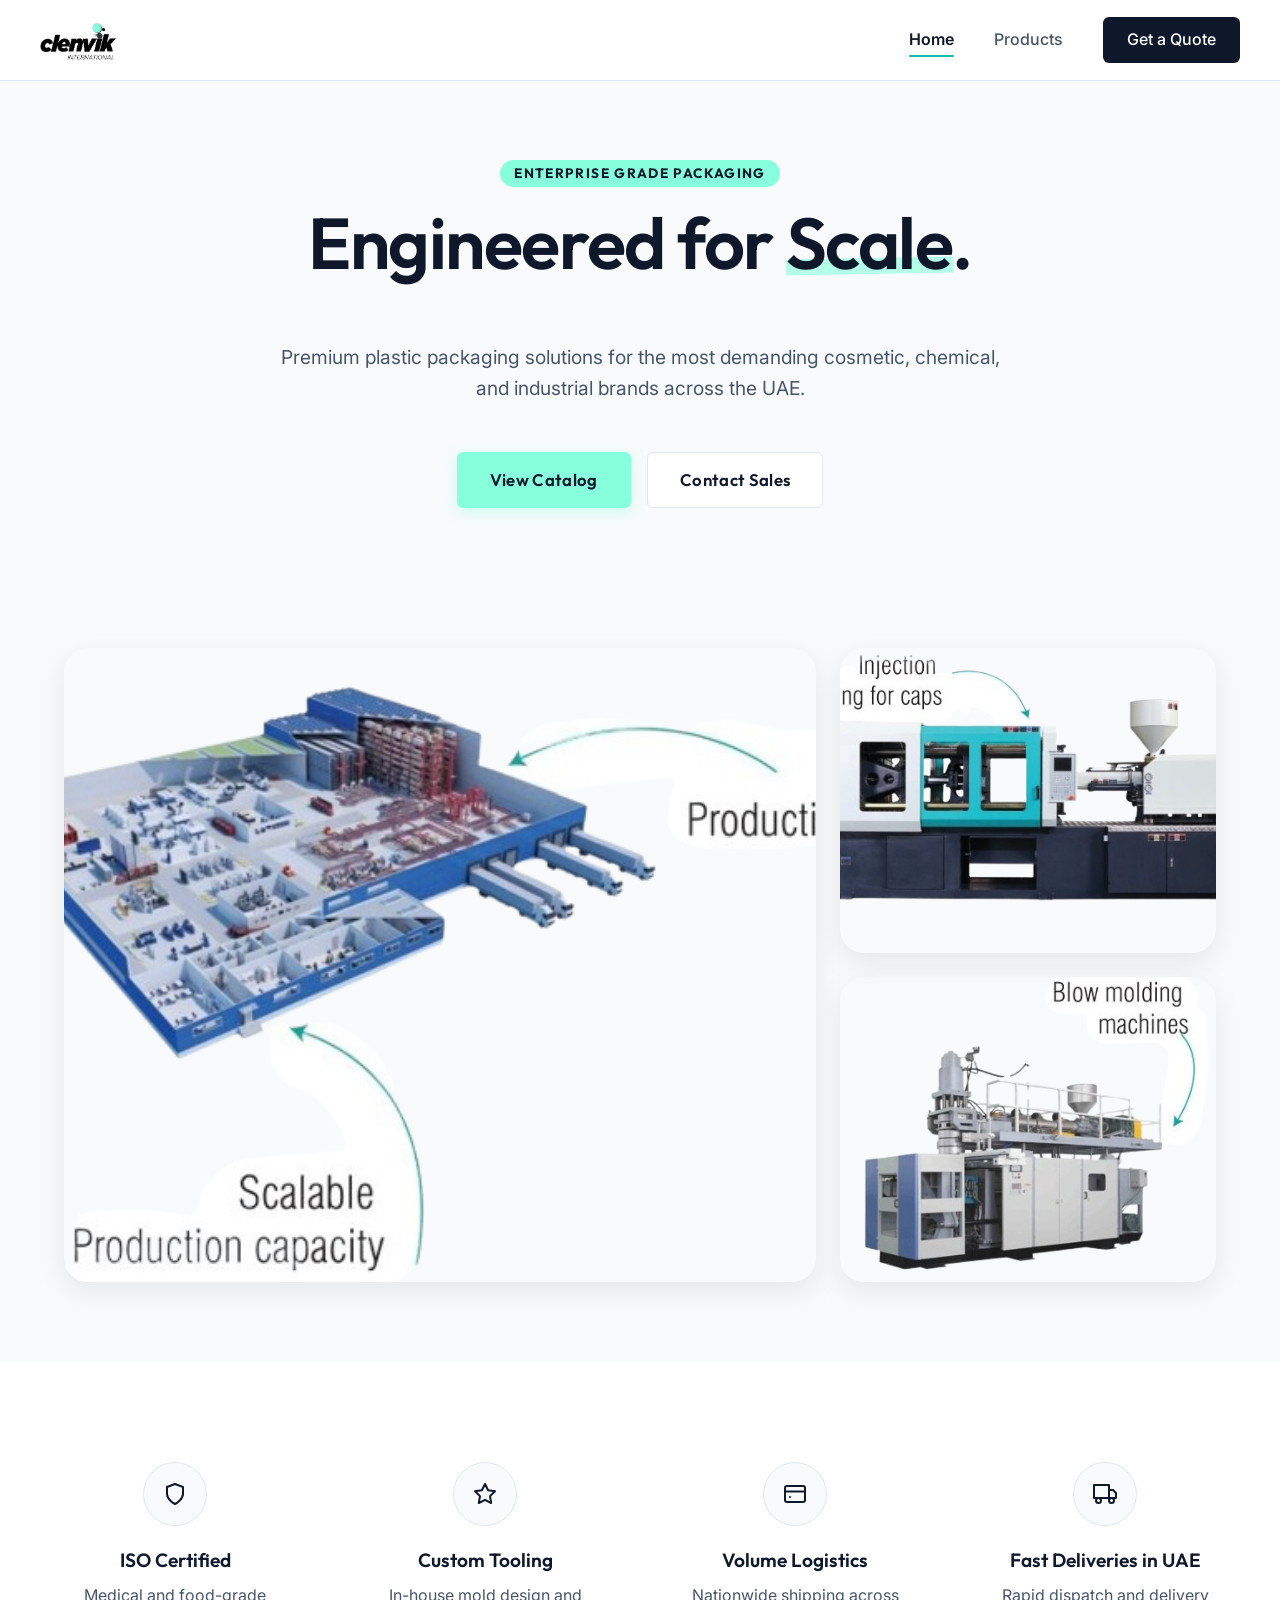
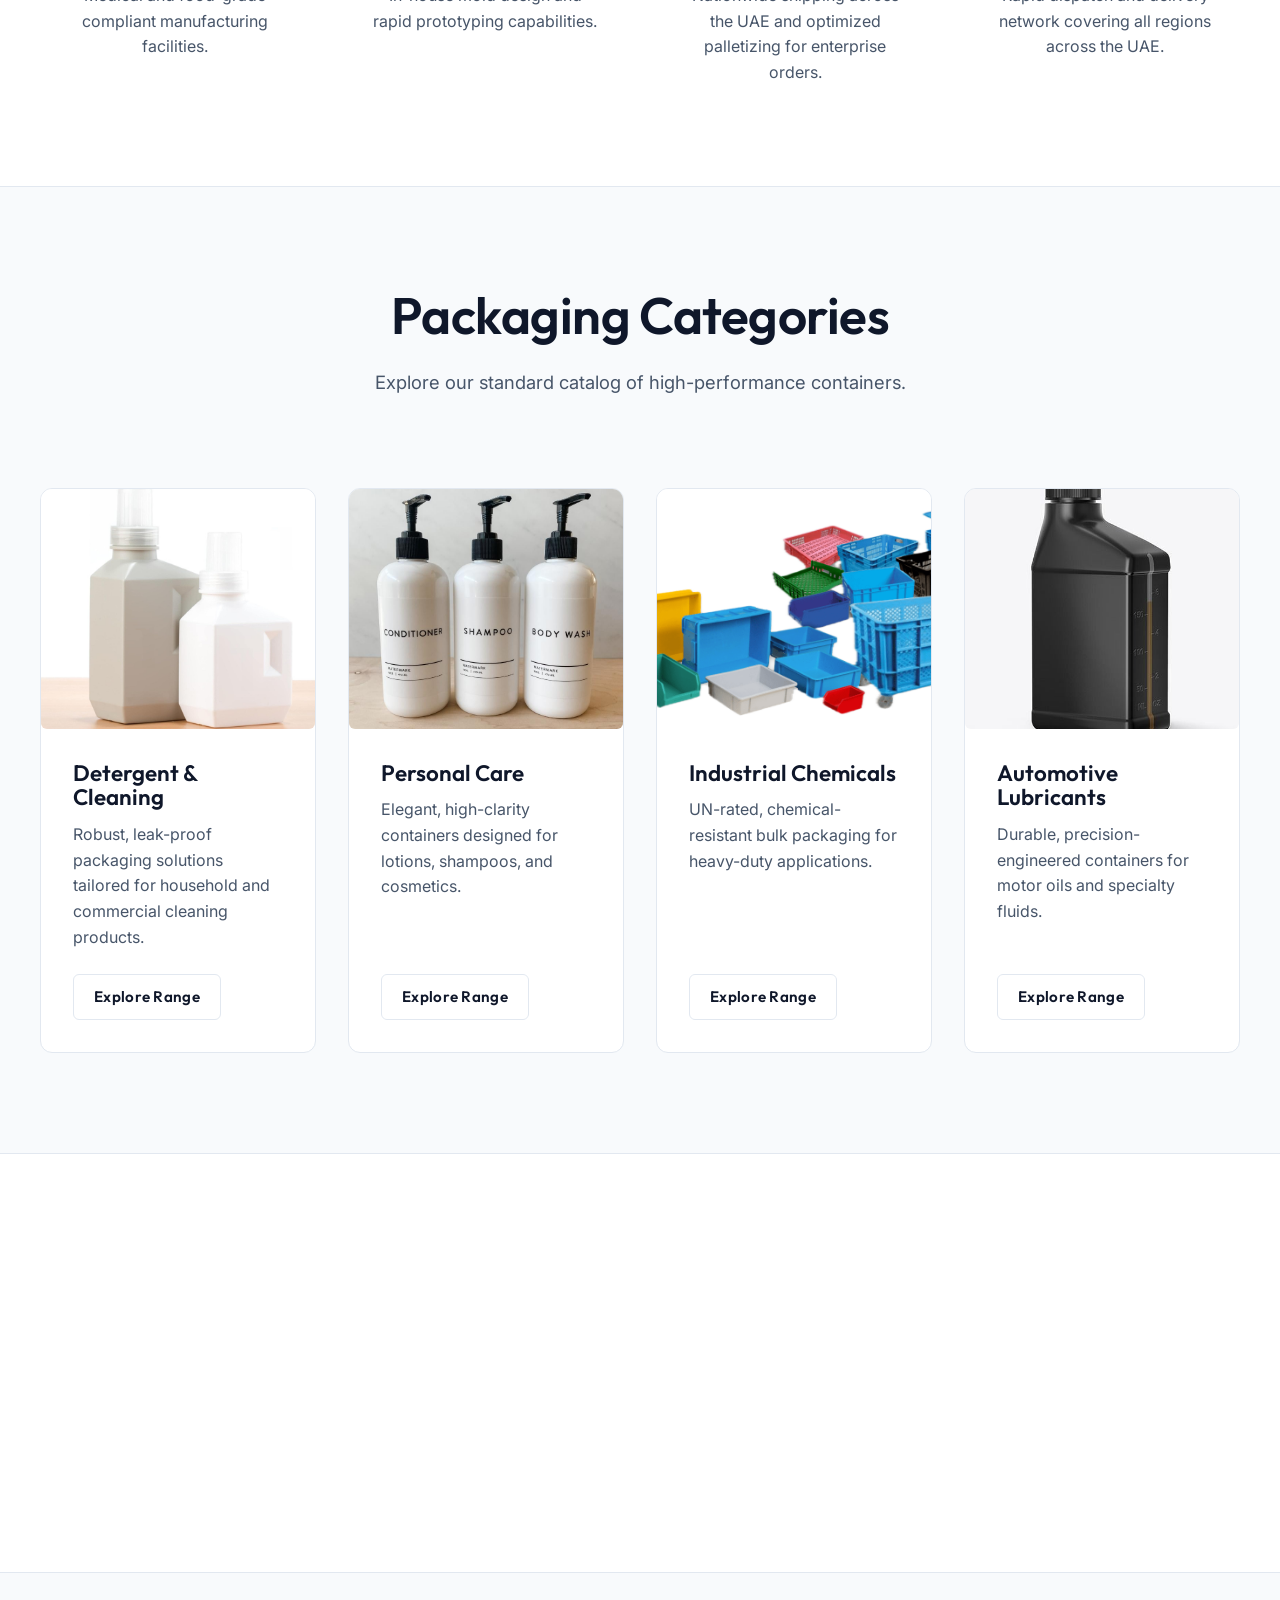
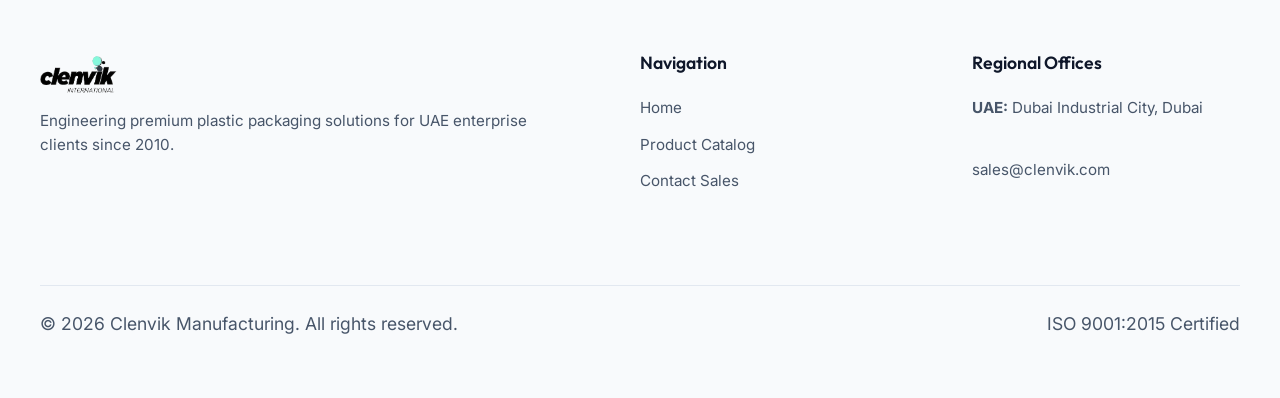
==== commit 7a78193b: "hero image" ====
--- a/index.html
+++ b/index.html
@@ -98,7 +98,7 @@
                     <p>Explore our standard catalog of high-performance containers.</p>
                 </div>
                 
-                <div class="category-grid" style="grid-template-columns: repeat(4, 1fr);">
+                <div class="category-grid">
                     
                     <a href="products.html#detergent" class="catalog-card stagger-up delay-100">
                         <div class="catalog-img">
--- a/styles.css
+++ b/styles.css
@@ -81,16 +81,16 @@
 
 /* Hero */
 .hero { min-height: 90vh; padding: 160px 0 80px; display: flex; align-items: center; text-align: center; position: relative; overflow: hidden; background: var(--bg-alt); }
-.hero-content { max-width: 900px; margin: 0 auto; display: flex; flex-direction: column; align-items: center; position: relative; z-index: 2; }
+.hero-content { width: 90%; max-width: 90%; margin: 0 auto; display: flex; flex-direction: column; align-items: center; position: relative; z-index: 2; }
 .hero h1 span { position: relative; display: inline-block; }
 .hero h1 span::after { content: ''; position: absolute; bottom: 8px; left: 0; width: 100%; height: 16px; background: var(--primary); z-index: -1; opacity: 0.6; transform: rotate(-1deg); }
 .hero-content > p { font-size: 1.2rem; max-width: 750px; margin: 24px auto 48px; color: var(--ink-light); }
 .hero-actions { display: flex; gap: 16px; justify-content: center; flex-wrap: wrap; margin-bottom: 80px; }
-.hero-image-wrap { position: relative; max-width: 95%; margin: 0 auto; border-radius: var(--radius); box-shadow: var(--shadow-hover); overflow: hidden; border: 1px solid var(--line); z-index: 2; display: grid; grid-template-columns: 2fr 1fr; grid-template-rows: 1fr 1fr; row-gap: 8px; column-gap: 32px; background: white; padding: 16px; }
-.hero-image-wrap img { width: 100%; height: 100%; display: block; object-fit: cover; transition: transform 0.8s ease; }
-.hero-image-wrap .hero-img-main { grid-column: 1; grid-row: 1 / 3; }
-.hero-image-wrap .hero-img-sub { grid-column: 2; }
-.hero-image-wrap img:hover { transform: scale(1.05); z-index: 10; position: relative; }
+.hero-image-wrap { position: relative; width: 100%; margin: 60px auto 0; display: grid; grid-template-columns: 2fr 1fr; grid-template-rows: 1fr 1fr; gap: 24px; z-index: 2; }
+.hero-image-wrap img { width: 100%; height: 100%; display: block; object-fit: cover; border-radius: 24px; box-shadow: 0 10px 30px rgba(0,0,0,0.08); transition: transform 0.6s cubic-bezier(0.16, 1, 0.3, 1), box-shadow 0.6s ease; }
+.hero-image-wrap .hero-img-main { grid-column: 1; grid-row: 1 / 3; min-height: 400px; }
+.hero-image-wrap .hero-img-sub { grid-column: 2; min-height: 200px; }
+.hero-image-wrap img:hover { transform: translateY(-8px) scale(1.02); z-index: 10; position: relative; box-shadow: 0 20px 40px rgba(0,0,0,0.15); }
 
 /* Value Props Banner */
 .value-props { background: var(--bg-main); padding: 80px 0; border-bottom: 1px solid var(--line); }
@@ -104,7 +104,7 @@
 
 /* Category Grid (Homepage) */
 .category-section { background: var(--bg-alt); }
-.category-grid { display: grid; grid-template-columns: repeat(3, 1fr); gap: 32px; }
+.category-grid { display: grid; grid-template-columns: repeat(4, 1fr); gap: 32px; }
 .catalog-card { background: var(--bg-main); border-radius: var(--radius); overflow: hidden; border: 1px solid var(--line); transition: transform 0.3s ease; display: flex; flex-direction: column; }
 .catalog-card:hover { transform: translateY(-5px); box-shadow: var(--shadow-hover); border-color: var(--ink-muted); }
 .catalog-img { width: 100%; height: 240px; overflow: hidden; }
@@ -242,6 +242,10 @@
   .copyright { flex-direction: column; gap: 16px; align-items: center; text-align: center; }
   
   .custom-tooling-banner h2 { font-size: 2.2rem; }
+  
+  .hero-image-wrap { grid-template-columns: 1fr; grid-template-rows: auto auto auto; gap: 16px; margin-top: 40px; }
+  .hero-image-wrap .hero-img-main { grid-column: 1; grid-row: 1; min-height: 300px; }
+  .hero-image-wrap .hero-img-sub { grid-column: 1; min-height: 200px; }
 }
 
 /* Small Mobile (max 480px) */
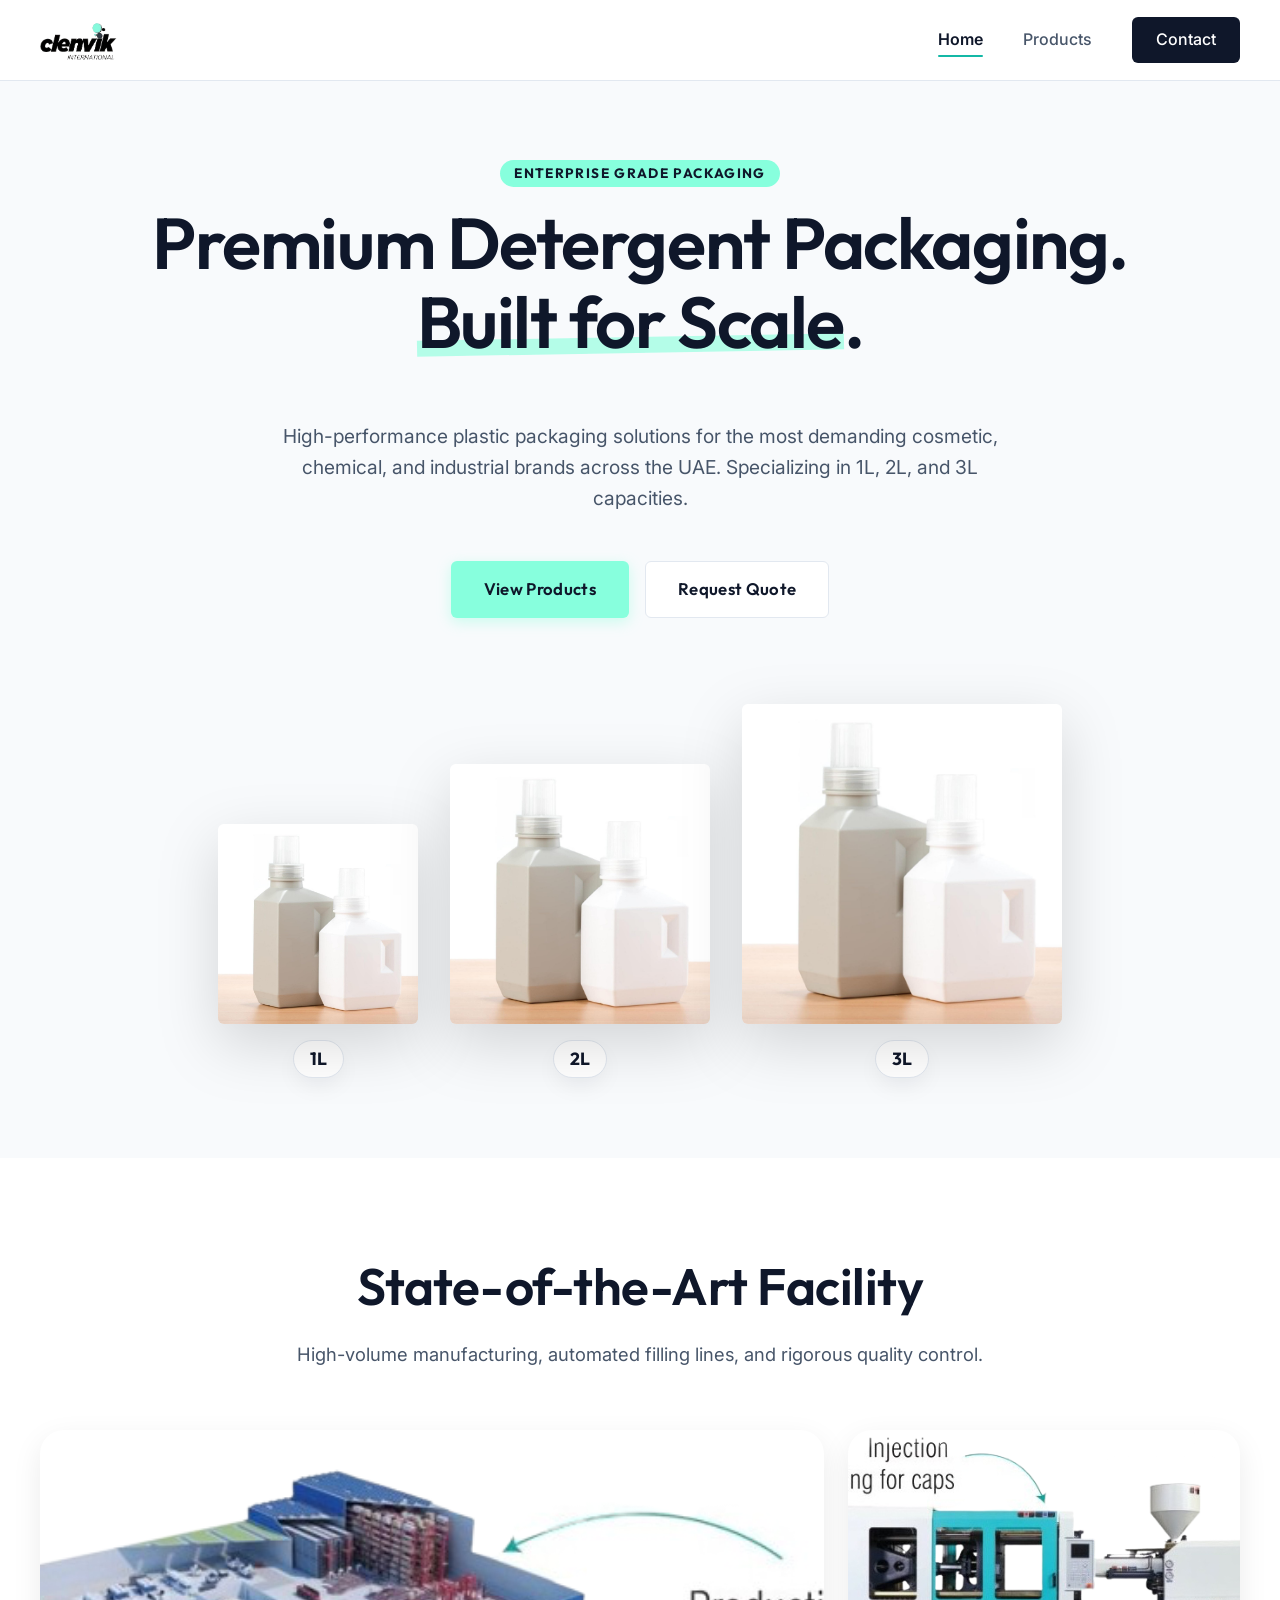
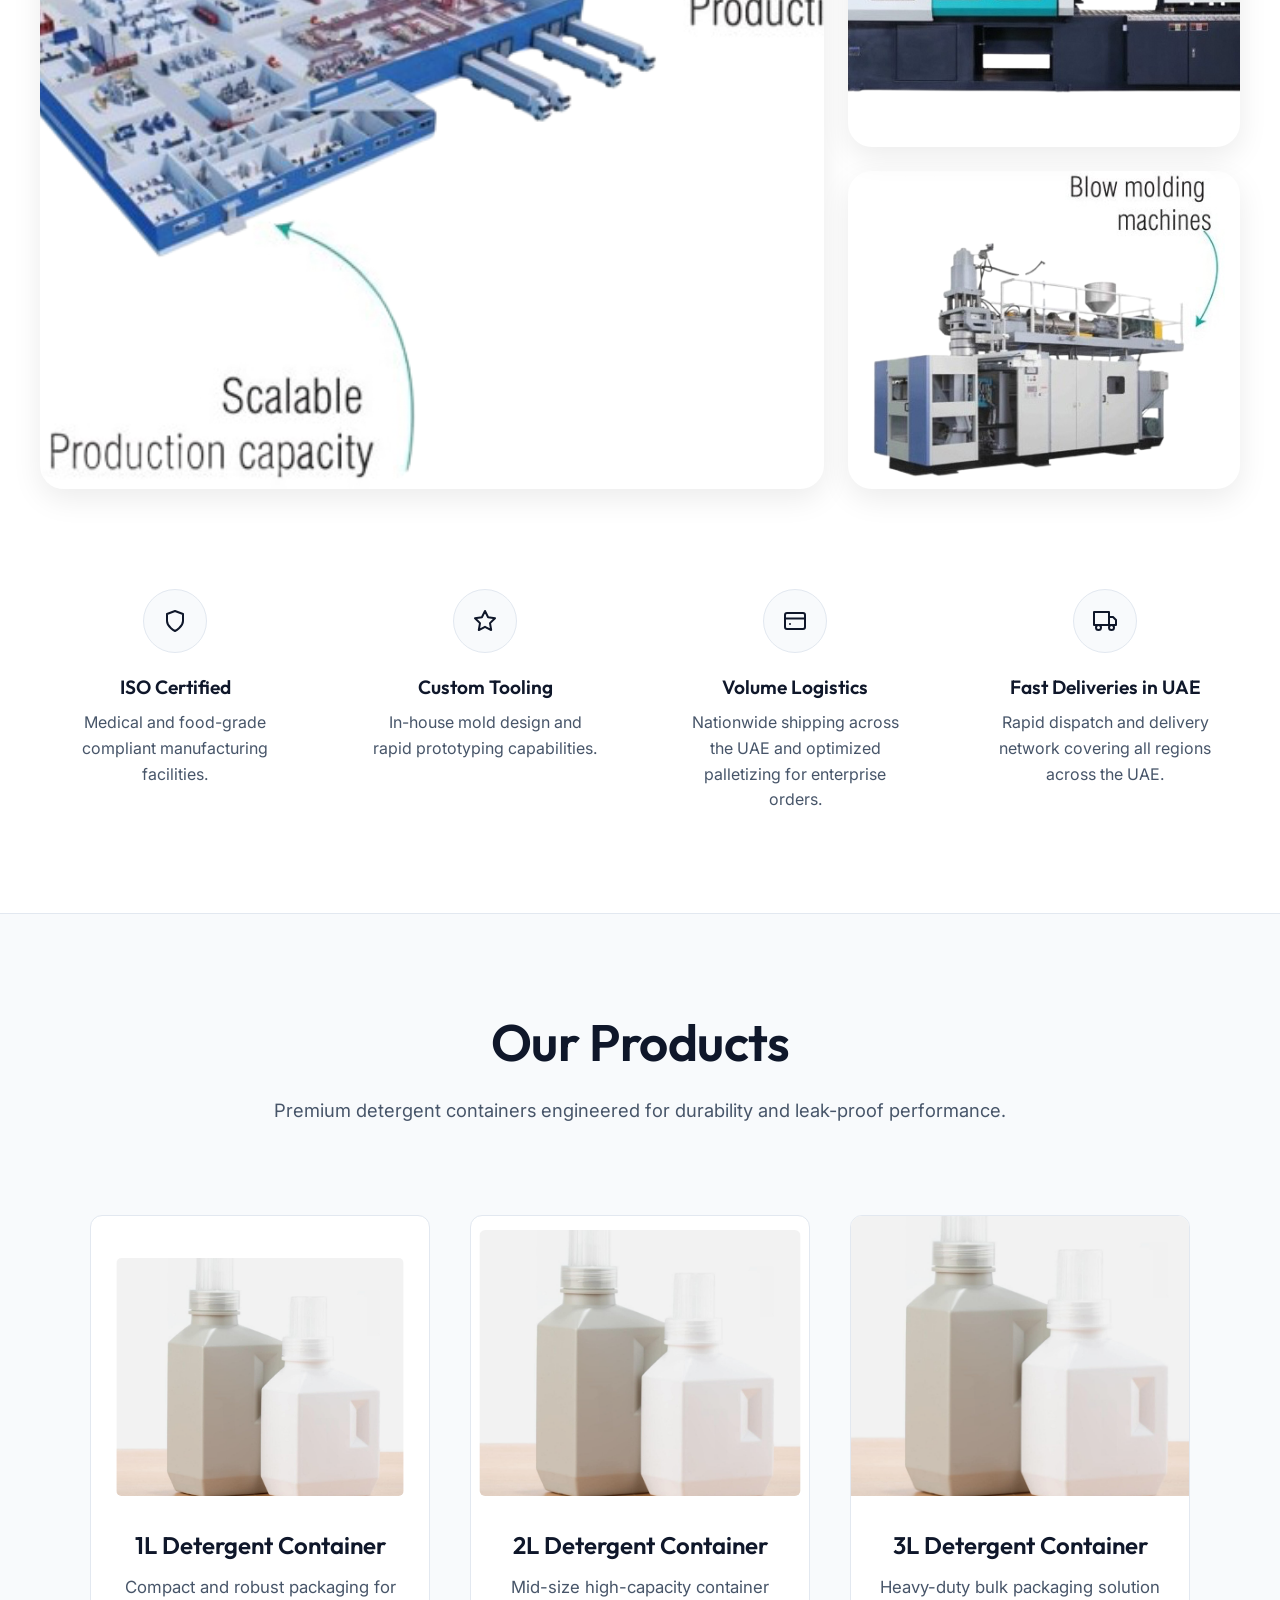
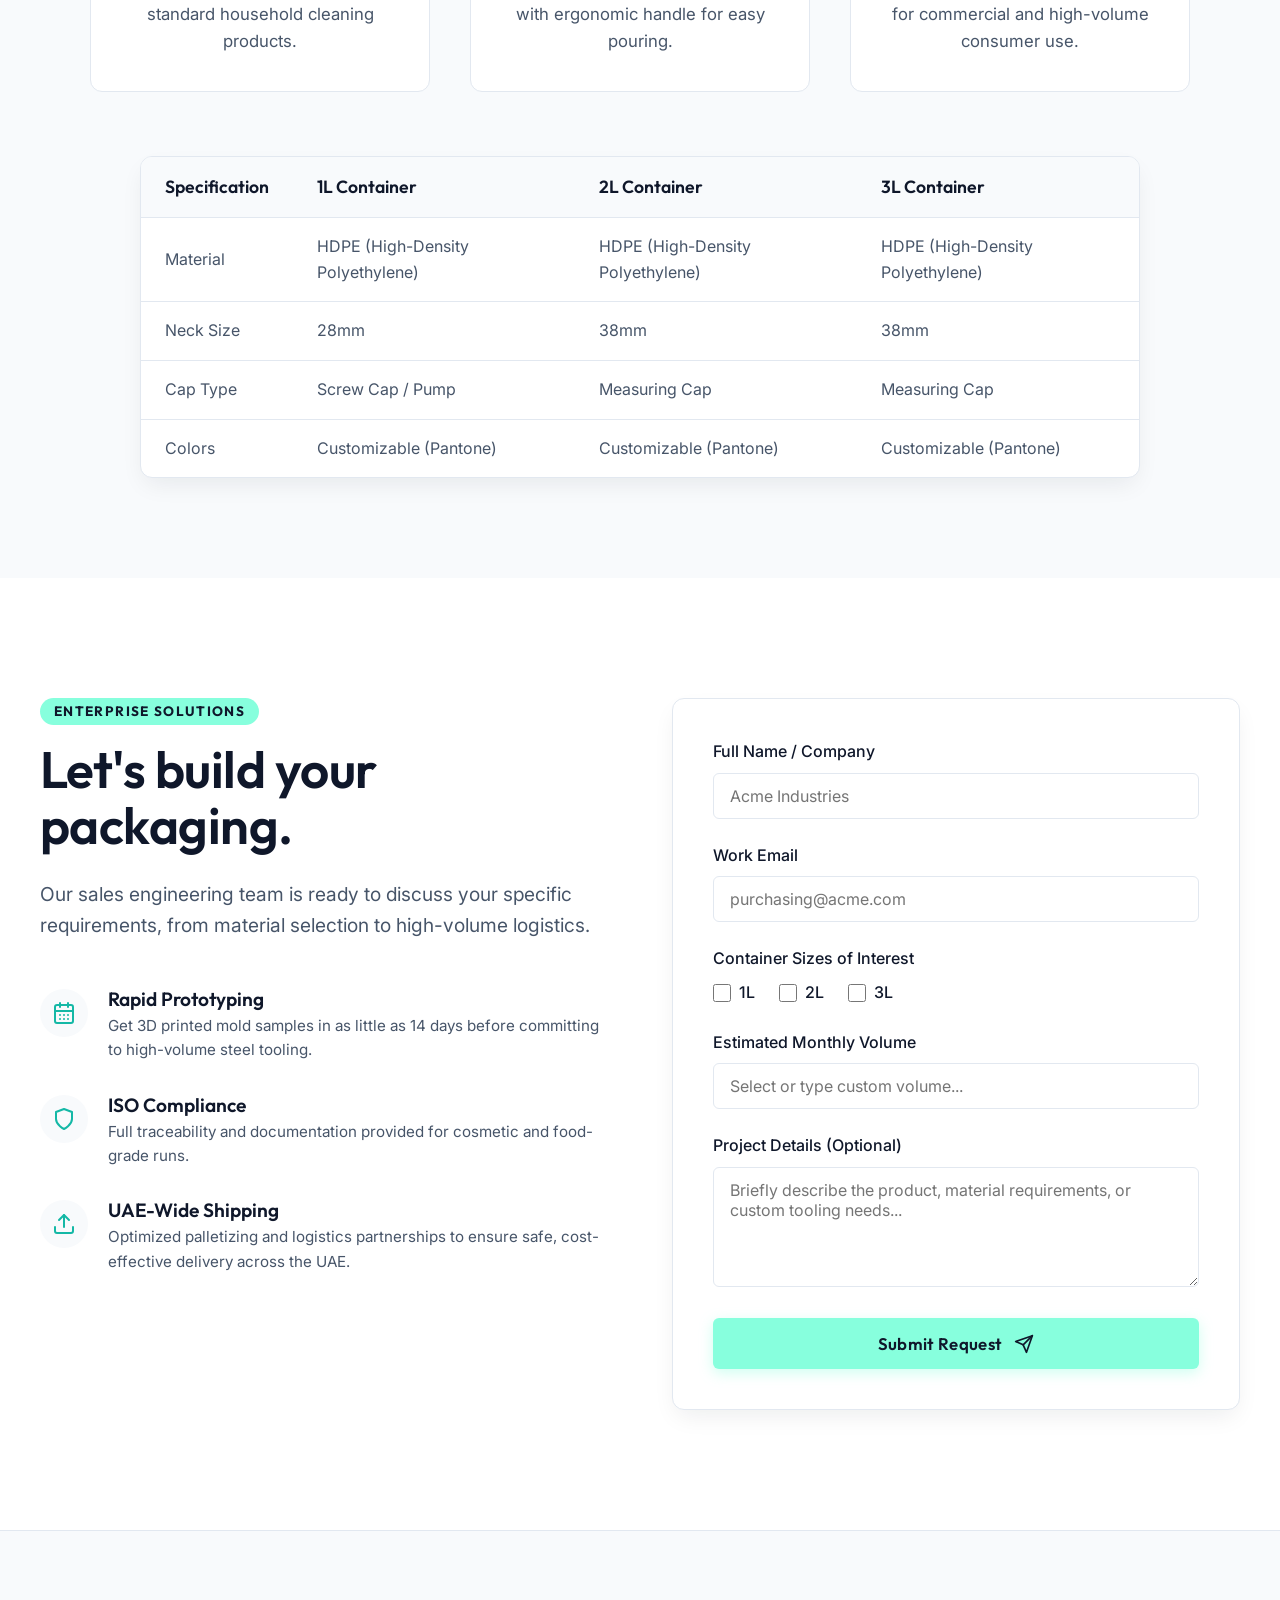
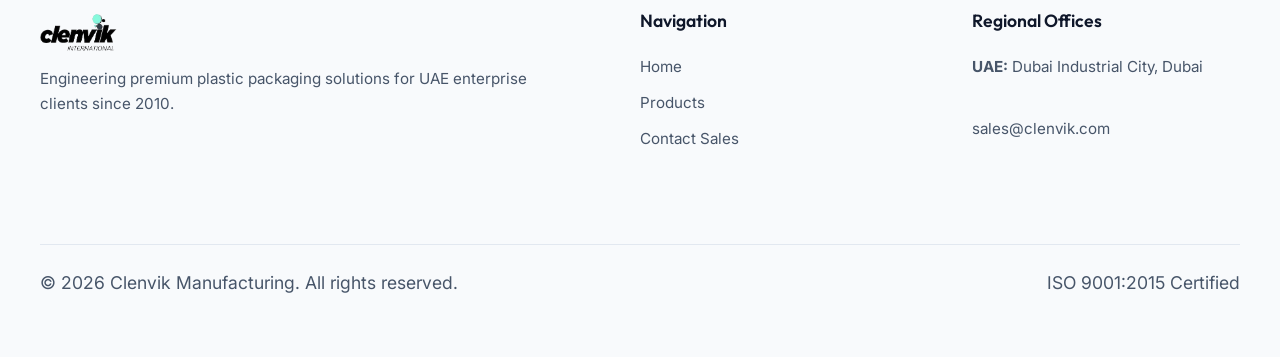
==== commit bb2fbda3: "Product" ====
--- a/index.html
+++ b/index.html
@@ -24,9 +24,9 @@
                     <img src="assets/clenvik-logo.png" alt="Clenvik Logo" height="40">
                 </a>
                 <div class="nav-links">
-                    <a href="index.html" class="active">Home</a>
-                    <a href="products.html">Products</a>
-                    <a href="contact.html" class="nav-cta">Get a Quote</a>
+                    <a href="#home" class="active">Home</a>
+                    <a href="#products">Products</a>
+                    <a href="#contact" class="nav-cta">Contact</a>
                 </div>
                 <button class="menu-btn" aria-label="Toggle menu">
                     <svg xmlns="http://www.w3.org/2000/svg" width="24" height="24" viewBox="0 0 24 24" fill="none" stroke="currentColor" stroke-width="2" stroke-linecap="round" stroke-linejoin="round"><line x1="4" x2="20" y1="12" y2="12"/><line x1="4" x2="20" y1="6" y2="6"/><line x1="4" x2="20" y1="18" y2="18"/></svg>
@@ -37,24 +37,47 @@
 
     <main>
         
-        <section class="hero">
+        <section id="home" class="hero">
             <div class="hero-content stagger-up">
                 <span class="eyebrow">Enterprise Grade Packaging</span>
-                <h1>Engineered for <span>Scale</span>.</h1>
-                <p>Premium plastic packaging solutions for the most demanding cosmetic, chemical, and industrial brands across the UAE.</p>
+                <h1>Premium Detergent Packaging.<br><span>Built for Scale</span>.</h1>
+                <p>High-performance plastic packaging solutions for the most demanding cosmetic, chemical, and industrial brands across the UAE. Specializing in 1L, 2L, and 3L capacities.</p>
                 <div class="hero-actions">
-                    <a href="products.html" class="btn btn-primary">View Catalog</a>
-                    <a href="contact.html" class="btn btn-secondary">Contact Sales</a>
-                </div>
-                <div class="hero-image-wrap delay-200 stagger-up">
-                    <img src="/assets/manufacturing_1.png" alt="High volume manufacturing facility" class="hero-img-main">
-                    <img src="/assets/manufacturing_2.png" alt="High speed filling line" class="hero-img-sub">
-                    <img src="/assets/manufacturing_3.png" alt="Quality control checking" class="hero-img-sub">
-                </div>
-            </div>
-        </section>
-
-        
+                    <a href="#products" class="btn btn-primary">View Products</a>
+                    <a href="#contact" class="btn btn-secondary">Request Quote</a>
+                </div>
+                <div class="hero-product-lineup delay-200 stagger-up">
+                    <div class="hero-prod size-1l">
+                        <img src="assets/DetergentCleaning/1.jpg" alt="1L Container">
+                        <span class="label">1L</span>
+                    </div>
+                    <div class="hero-prod size-2l">
+                        <img src="assets/DetergentCleaning/1.jpg" alt="2L Container">
+                        <span class="label">2L</span>
+                    </div>
+                    <div class="hero-prod size-3l">
+                        <img src="assets/DetergentCleaning/1.jpg" alt="3L Container">
+                        <span class="label">3L</span>
+                    </div>
+                </div>
+            </div>
+        </section>
+
+        
+        <section id="facility" class="facility-section" style="background: var(--bg-main); padding-bottom: 0;">
+            <div class="container stagger-up">
+                <div class="section-head" style="margin-bottom: 40px;">
+                    <h2>State-of-the-Art Facility</h2>
+                    <p>High-volume manufacturing, automated filling lines, and rigorous quality control.</p>
+                </div>
+                <div class="facility-image-wrap">
+                    <img src="assets/manufacturing_1.png" alt="High volume manufacturing facility" class="facility-img-main">
+                    <img src="assets/manufacturing_2.png" alt="High speed filling line" class="facility-img-sub">
+                    <img src="assets/manufacturing_3.png" alt="Quality control checking" class="facility-img-sub">
+                </div>
+            </div>
+        </section>
+
         <section class="value-props">
             <div class="container">
                 <div class="value-props-grid">
@@ -91,69 +114,176 @@
         </section>
 
         
-        <section class="category-section">
+        <section id="products" class="category-section">
             <div class="container">
                 <div class="section-head stagger-up">
-                    <h2>Packaging Categories</h2>
-                    <p>Explore our standard catalog of high-performance containers.</p>
+                    <h2>Our Products</h2>
+                    <p>Premium detergent containers engineered for durability and leak-proof performance.</p>
                 </div>
                 
                 <div class="category-grid">
                     
-                    <a href="products.html#detergent" class="catalog-card stagger-up delay-100">
+                    <div class="catalog-card stagger-up delay-100">
                         <div class="catalog-img">
-                            <img src="assets/DetergentCleaning/1.jpg" alt="Detergent & Cleaning">
+                            <img src="assets/DetergentCleaning/1.jpg" alt="1L Detergent Container" style="transform: scale(0.85); transform-origin: bottom center;">
                         </div>
                         <div class="catalog-content">
-                            <h3>Detergent & Cleaning</h3>
-                            <p>Robust, leak-proof packaging solutions tailored for household and commercial cleaning products.</p>
-                            <span class="btn btn-secondary btn-sm">Explore Range</span>
-                        </div>
-                    </a>
-                    
-                    <a href="products.html#personal-care" class="catalog-card stagger-up delay-200">
+                            <h3>1L Detergent Container</h3>
+                            <p>Compact and robust packaging for standard household cleaning products.</p>
+                        </div>
+                    </div>
+                    
+                    <div class="catalog-card stagger-up delay-200">
                         <div class="catalog-img">
-                            <img src="assets/PersonalCare/1.jpg" alt="Personal Care">
+                            <img src="assets/DetergentCleaning/1.jpg" alt="2L Detergent Container" style="transform: scale(0.95); transform-origin: bottom center;">
                         </div>
                         <div class="catalog-content">
-                            <h3>Personal Care</h3>
-                            <p>Elegant, high-clarity containers designed for lotions, shampoos, and cosmetics.</p>
-                            <span class="btn btn-secondary btn-sm">Explore Range</span>
-                        </div>
-                    </a>
-                    
-                    <a href="products.html#industrial-chemicals" class="catalog-card stagger-up delay-300">
+                            <h3>2L Detergent Container</h3>
+                            <p>Mid-size high-capacity container with ergonomic handle for easy pouring.</p>
+                        </div>
+                    </div>
+                    
+                    <div class="catalog-card stagger-up delay-300">
                         <div class="catalog-img">
-                            <img src="assets/IndustrialChemicals/1.png" alt="Industrial Chemicals">
+                            <img src="assets/DetergentCleaning/1.jpg" alt="3L Detergent Container" style="transform: scale(1.05); transform-origin: bottom center;">
                         </div>
                         <div class="catalog-content">
-                            <h3>Industrial Chemicals</h3>
-                            <p>UN-rated, chemical-resistant bulk packaging for heavy-duty applications.</p>
-                            <span class="btn btn-secondary btn-sm">Explore Range</span>
-                        </div>
-                    </a>
-                    
-                    <a href="products.html#automotive" class="catalog-card stagger-up delay-400">
-                        <div class="catalog-img">
-                            <img src="assets/AutomotiveLubricants/1.jpeg" alt="Automotive Lubricants">
-                        </div>
-                        <div class="catalog-content">
-                            <h3>Automotive Lubricants</h3>
-                            <p>Durable, precision-engineered containers for motor oils and specialty fluids.</p>
-                            <span class="btn btn-secondary btn-sm">Explore Range</span>
-                        </div>
-                    </a>
-                </div>
-            </div>
-        </section>
-
-
-        
-        <section class="cta-block">
-            <div class="container stagger-up">
-                <h2>Ready to optimize your packaging?</h2>
-                <p>Speak with our engineering team today to discuss volume pricing, custom mold capabilities, and private labeling options.</p>
-                <a href="contact.html" class="btn btn-primary">Get a Quote</a>
+                            <h3>3L Detergent Container</h3>
+                            <p>Heavy-duty bulk packaging solution for commercial and high-volume consumer use.</p>
+                        </div>
+                    </div>
+                    
+                </div>
+                
+                <div class="specs-table-wrap stagger-up delay-400">
+                    <table class="specs-table">
+                        <thead>
+                            <tr>
+                                <th>Specification</th>
+                                <th>1L Container</th>
+                                <th>2L Container</th>
+                                <th>3L Container</th>
+                            </tr>
+                        </thead>
+                        <tbody>
+                            <tr>
+                                <td>Material</td>
+                                <td>HDPE (High-Density Polyethylene)</td>
+                                <td>HDPE (High-Density Polyethylene)</td>
+                                <td>HDPE (High-Density Polyethylene)</td>
+                            </tr>
+                            <tr>
+                                <td>Neck Size</td>
+                                <td>28mm</td>
+                                <td>38mm</td>
+                                <td>38mm</td>
+                            </tr>
+                            <tr>
+                                <td>Cap Type</td>
+                                <td>Screw Cap / Pump</td>
+                                <td>Measuring Cap</td>
+                                <td>Measuring Cap</td>
+                            </tr>
+                            <tr>
+                                <td>Colors</td>
+                                <td>Customizable (Pantone)</td>
+                                <td>Customizable (Pantone)</td>
+                                <td>Customizable (Pantone)</td>
+                            </tr>
+                        </tbody>
+                    </table>
+                </div>
+            </div>
+        </section>
+
+
+        
+        <section id="contact" class="contact-page">
+            <div class="container">
+                <div class="contact-sales-grid">
+                    
+                    <div class="contact-trust stagger-up">
+                        <span class="eyebrow">Enterprise Solutions</span>
+                        <h2>Let's build your packaging.</h2>
+                        <p>Our sales engineering team is ready to discuss your specific requirements, from material selection to high-volume logistics.</p>
+                        
+                        <div class="contact-trust-list">
+                            <div class="trust-point stagger-up delay-100">
+                                <div class="trust-point-icon">
+                                    <svg xmlns="http://www.w3.org/2000/svg" width="24" height="24" viewBox="0 0 24 24" fill="none" stroke="currentColor" stroke-width="2" stroke-linecap="round" stroke-linejoin="round"><rect width="18" height="18" x="3" y="4" rx="2" ry="2"/><line x1="16" x2="16" y1="2" y2="6"/><line x1="8" x2="8" y1="2" y2="6"/><line x1="3" x2="21" y1="10" y2="10"/><path d="M8 14h.01"/><path d="M12 14h.01"/><path d="M16 14h.01"/><path d="M8 18h.01"/><path d="M12 18h.01"/><path d="M16 18h.01"/></svg>
+                                </div>
+                                <div>
+                                    <h4>Rapid Prototyping</h4>
+                                    <p>Get 3D printed mold samples in as little as 14 days before committing to high-volume steel tooling.</p>
+                                </div>
+                            </div>
+                            <div class="trust-point stagger-up delay-200">
+                                <div class="trust-point-icon">
+                                    <svg xmlns="http://www.w3.org/2000/svg" width="24" height="24" viewBox="0 0 24 24" fill="none" stroke="currentColor" stroke-width="2" stroke-linecap="round" stroke-linejoin="round"><path d="M12 22s8-4 8-10V5l-8-3-8 3v7c0 6 8 10 8 10z"/></svg>
+                                </div>
+                                <div>
+                                    <h4>ISO Compliance</h4>
+                                    <p>Full traceability and documentation provided for cosmetic and food-grade runs.</p>
+                                </div>
+                            </div>
+                            <div class="trust-point stagger-up delay-300">
+                                <div class="trust-point-icon">
+                                    <svg xmlns="http://www.w3.org/2000/svg" width="24" height="24" viewBox="0 0 24 24" fill="none" stroke="currentColor" stroke-width="2" stroke-linecap="round" stroke-linejoin="round"><path d="M21 15v4a2 2 0 0 1-2 2H5a2 2 0 0 1-2-2v-4"/><polyline points="17 8 12 3 7 8"/><line x1="12" x2="12" y1="3" y2="15"/></svg>
+                                </div>
+                                <div>
+                                    <h4>UAE-Wide Shipping</h4>
+                                    <p>Optimized palletizing and logistics partnerships to ensure safe, cost-effective delivery across the UAE.</p>
+                                </div>
+                            </div>
+                        </div>
+                    </div>
+                    
+                    <div class="contact-form stagger-up delay-200">
+                        <form id="contactForm" action="#" method="POST" onsubmit="sendEmail(event)">
+                            <div class="form-group">
+                                <label for="name" class="form-label">Full Name / Company</label>
+                                <input type="text" id="name" name="name" class="form-control" placeholder="Acme Industries" required>
+                            </div>
+                            <div class="form-group">
+                                <label for="email" class="form-label">Work Email</label>
+                                <input type="email" id="email" name="email" class="form-control" placeholder="purchasing@acme.com" required>
+                            </div>
+                            <div class="form-group">
+                                <label class="form-label">Container Sizes of Interest</label>
+                                <div class="checkbox-group">
+                                    <label class="checkbox-label">
+                                        <input type="checkbox" value="1L" name="sizes" class="custom-checkbox"> 1L
+                                    </label>
+                                    <label class="checkbox-label">
+                                        <input type="checkbox" value="2L" name="sizes" class="custom-checkbox"> 2L
+                                    </label>
+                                    <label class="checkbox-label">
+                                        <input type="checkbox" value="3L" name="sizes" class="custom-checkbox"> 3L
+                                    </label>
+                                </div>
+                            </div>
+                            <div class="form-group">
+                                <label for="volume" class="form-label">Estimated Monthly Volume</label>
+                                <input type="text" id="volume" name="volume" list="volume-options" class="form-control" placeholder="Select or type custom volume..." required autocomplete="off">
+                                <datalist id="volume-options">
+                                    <option value="10,000 - 50,000 units"></option>
+                                    <option value="50,000 - 100,000 units"></option>
+                                    <option value="100,000 - 500,000 units"></option>
+                                    <option value="500,000+ units"></option>
+                                </datalist>
+                            </div>
+                            <div class="form-group">
+                                <label for="message" class="form-label">Project Details (Optional)</label>
+                                <textarea id="message" name="message" class="form-control" rows="4" placeholder="Briefly describe the product, material requirements, or custom tooling needs..."></textarea>
+                            </div>
+                            <button type="submit" class="btn btn-primary" style="width: 100%;">
+                                Submit Request
+                                <svg xmlns="http://www.w3.org/2000/svg" width="20" height="20" viewBox="0 0 24 24" fill="none" stroke="currentColor" stroke-width="2" stroke-linecap="round" stroke-linejoin="round"><line x1="22" x2="11" y1="2" y2="13"/><polygon points="22 2 15 22 11 13 2 9 22 2"/></svg>
+                            </button>
+                        </form>
+                    </div>
+
+                </div>
             </div>
         </section>
 
@@ -168,9 +298,9 @@
                 </div>
                 <div class="footer-links">
                     <h4>Navigation</h4>
-                    <p><a href="index.html">Home</a></p>
-                    <p><a href="products.html">Product Catalog</a></p>
-                    <p><a href="contact.html">Contact Sales</a></p>
+                    <p><a href="#home">Home</a></p>
+                    <p><a href="#products">Products</a></p>
+                    <p><a href="#contact">Contact Sales</a></p>
                 </div>
                 <div class="footer-contact">
                     <h4>Regional Offices</h4>
@@ -215,6 +345,29 @@
         document.querySelectorAll('.stagger-up').forEach(el => {
             observer.observe(el);
         });
+        function sendEmail(event) {
+            event.preventDefault();
+            
+            const name = document.getElementById('name').value;
+            const email = document.getElementById('email').value;
+            const volume = document.getElementById('volume').value;
+            const message = document.getElementById('message').value;
+            
+            const checkboxes = document.querySelectorAll('input[name="sizes"]:checked');
+            const sizes = Array.from(checkboxes).map(cb => cb.value).join(', ');
+            const sizesText = sizes ? sizes : 'Not specified';
+            
+            const subject = encodeURIComponent(`Packaging Inquiry from ${name}`);
+            const body = encodeURIComponent(
+                `Name / Company: ${name}\n` +
+                `Email: ${email}\n` +
+                `Sizes of Interest: ${sizesText}\n` +
+                `Estimated Monthly Volume: ${volume}\n\n` +
+                `Project Details:\n${message}`
+            );
+            
+            window.location.href = `mailto:info@clenvik.com?subject=${subject}&body=${body}`;
+        }
     </script>
 </body>
 </html>
--- a/styles.css
+++ b/styles.css
@@ -85,12 +85,22 @@
 .hero h1 span { position: relative; display: inline-block; }
 .hero h1 span::after { content: ''; position: absolute; bottom: 8px; left: 0; width: 100%; height: 16px; background: var(--primary); z-index: -1; opacity: 0.6; transform: rotate(-1deg); }
 .hero-content > p { font-size: 1.2rem; max-width: 750px; margin: 24px auto 48px; color: var(--ink-light); }
-.hero-actions { display: flex; gap: 16px; justify-content: center; flex-wrap: wrap; margin-bottom: 80px; }
-.hero-image-wrap { position: relative; width: 100%; margin: 60px auto 0; display: grid; grid-template-columns: 2fr 1fr; grid-template-rows: 1fr 1fr; gap: 24px; z-index: 2; }
-.hero-image-wrap img { width: 100%; height: 100%; display: block; object-fit: cover; border-radius: 24px; box-shadow: 0 10px 30px rgba(0,0,0,0.08); transition: transform 0.6s cubic-bezier(0.16, 1, 0.3, 1), box-shadow 0.6s ease; }
-.hero-image-wrap .hero-img-main { grid-column: 1; grid-row: 1 / 3; min-height: 400px; }
-.hero-image-wrap .hero-img-sub { grid-column: 2; min-height: 200px; }
-.hero-image-wrap img:hover { transform: translateY(-8px) scale(1.02); z-index: 10; position: relative; box-shadow: 0 20px 40px rgba(0,0,0,0.15); }
+.hero-actions { display: flex; gap: 16px; justify-content: center; flex-wrap: wrap; margin-bottom: 40px; }
+.hero-product-lineup { display: flex; align-items: flex-end; justify-content: center; gap: 32px; margin: 60px auto 0; height: 360px; z-index: 2; position: relative; }
+.hero-prod { position: relative; display: flex; flex-direction: column; align-items: center; }
+.hero-prod img { object-fit: contain; filter: drop-shadow(0 20px 30px rgba(0,0,0,0.15)); transition: transform 0.6s cubic-bezier(0.25, 1, 0.5, 1); }
+.hero-prod:hover img { transform: translateY(-10px) scale(1.05); filter: drop-shadow(0 30px 40px rgba(0,0,0,0.2)); }
+.hero-prod .label { margin-top: 16px; font-weight: 700; font-family: 'Outfit', sans-serif; font-size: 1.1rem; color: var(--ink); background: var(--bg-main); padding: 4px 16px; border-radius: 20px; box-shadow: var(--shadow); border: 1px solid var(--line); }
+.size-1l img { height: 200px; }
+.size-2l img { height: 260px; }
+.size-3l img { height: 320px; }
+
+/* Facility Section */
+.facility-image-wrap { position: relative; width: 100%; margin: 0 auto; display: grid; grid-template-columns: 2fr 1fr; grid-template-rows: 1fr 1fr; gap: 24px; z-index: 2; }
+.facility-image-wrap img { width: 100%; height: 100%; display: block; object-fit: cover; border-radius: 24px; box-shadow: 0 10px 30px rgba(0,0,0,0.08); transition: transform 0.6s cubic-bezier(0.16, 1, 0.3, 1), box-shadow 0.6s ease; }
+.facility-image-wrap .facility-img-main { grid-column: 1; grid-row: 1 / 3; min-height: 400px; }
+.facility-image-wrap .facility-img-sub { grid-column: 2; min-height: 200px; }
+.facility-image-wrap img:hover { transform: translateY(-8px) scale(1.02); z-index: 10; position: relative; box-shadow: 0 20px 40px rgba(0,0,0,0.15); }
 
 /* Value Props Banner */
 .value-props { background: var(--bg-main); padding: 80px 0; border-bottom: 1px solid var(--line); }
@@ -104,32 +114,48 @@
 
 /* Category Grid (Homepage) */
 .category-section { background: var(--bg-alt); }
-.category-grid { display: grid; grid-template-columns: repeat(4, 1fr); gap: 32px; }
-.catalog-card { background: var(--bg-main); border-radius: var(--radius); overflow: hidden; border: 1px solid var(--line); transition: transform 0.3s ease; display: flex; flex-direction: column; }
-.catalog-card:hover { transform: translateY(-5px); box-shadow: var(--shadow-hover); border-color: var(--ink-muted); }
-.catalog-img { width: 100%; height: 240px; overflow: hidden; }
-.catalog-img img { width: 100%; height: 100%; object-fit: cover; transition: transform 0.6s ease; }
-.catalog-card:hover .catalog-img img { transform: scale(1.05); }
-.catalog-content { padding: 32px; display: flex; flex-direction: column; flex-grow: 1; }
-.catalog-content h3 { font-size: 1.4rem; color: var(--ink); margin-bottom: 12px; }
-.catalog-content p { color: var(--ink-light); margin-bottom: 24px; flex-grow: 1; font-size: 1rem; }
-.catalog-content .btn { align-self: flex-start; }
-
-/* Products Page */
+.category-grid { display: grid; grid-template-columns: repeat(3, 1fr); gap: 40px; max-width: 1100px; margin: 0 auto; }
+.catalog-card { background: var(--bg-main); border-radius: var(--radius); overflow: hidden; border: 1px solid var(--line); transition: all 0.5s cubic-bezier(0.25, 1, 0.5, 1); display: flex; flex-direction: column; position: relative; }
+.catalog-card:hover { transform: translateY(-12px) scale(1.03); box-shadow: 0 30px 60px -15px rgba(20, 184, 166, 0.2); border-color: var(--primary-dark); z-index: 10; }
+.catalog-img { width: 100%; height: 280px; overflow: hidden; position: relative; }
+.catalog-img img { width: 100%; height: 100%; object-fit: cover; transition: transform 0.8s cubic-bezier(0.25, 1, 0.5, 1), filter 0.8s ease; filter: brightness(0.95); }
+.catalog-card:hover .catalog-img img { transform: scale(1.12) rotate(1.5deg); filter: brightness(1.05); }
+.catalog-content { padding: 36px 24px; display: flex; flex-direction: column; flex-grow: 1; align-items: center; text-align: center; }
+.catalog-content h3 { font-size: 1.5rem; color: var(--ink); margin-bottom: 16px; transition: color 0.3s ease; }
+.catalog-card:hover .catalog-content h3 { color: var(--primary-dark); }
+.catalog-content p { color: var(--ink-light); margin-bottom: 0; flex-grow: 1; font-size: 1.05rem; }
+
+/* Specs Table */
+.specs-table-wrap { margin: 64px auto 0; max-width: 1000px; background: var(--bg-main); border-radius: var(--radius); border: 1px solid var(--line); overflow: hidden; box-shadow: var(--shadow); }
+.specs-table { width: 100%; border-collapse: collapse; text-align: left; }
+.specs-table th, .specs-table td { padding: 16px 24px; border-bottom: 1px solid var(--line); }
+.specs-table th { background: var(--bg-alt); font-weight: 600; color: var(--ink); font-family: 'Outfit', sans-serif; font-size: 1.1rem; }
+.specs-table tr:last-child td { border-bottom: none; }
+.specs-table td { color: var(--ink-light); }
+.specs-table tr:hover td { background: var(--bg-alt); color: var(--ink); }
+
+/* Products Page (Deprecated) */
 .catalog-hero { min-height: 40vh; position: relative; display: flex; align-items: center; padding: 120px 0 80px; overflow: hidden; }
 .catalog-hero-bg { position: absolute; top: 0; left: 0; width: 100%; height: 100%; object-fit: cover; z-index: 1; }
 .catalog-hero-overlay { position: absolute; top: 0; left: 0; width: 100%; height: 100%; background: rgba(255,255,255,0.85); backdrop-filter: blur(8px); z-index: 2; }
 .catalog-hero .container { z-index: 3; position: relative; }
-.catalog-hero h1 { font-size: 3.5rem; margin-bottom: 16px; }
+.catalog-hero h1 { font-size: clamp(2.5rem, 5vw, 3.5rem); margin-bottom: 16px; }
+.catalog-hero-subtitle { font-size: clamp(1rem, 3vw, 1.25rem); max-width: 600px; margin: 0 auto; color: var(--ink); }
 
 .catalog-layout { display: grid; grid-template-columns: 250px 1fr; gap: 48px; margin-top: 64px; margin-bottom: 120px; }
+.catalog-sidebar, .catalog-main { min-width: 0; }
 .sidebar-sticky { position: sticky; top: 100px; }
 .sidebar-nav { list-style: none; margin-top: 24px; }
 .sidebar-nav li { margin-bottom: 12px; }
 .sidebar-nav a { display: block; padding: 10px 16px; border-radius: var(--radius-sm); color: var(--ink-light); font-weight: 500; transition: all 0.2s ease; }
 .sidebar-nav a:hover, .sidebar-nav a.active { background: var(--bg-alt); color: var(--ink); }
 
+.mobile-category-select { display: none; }
+
 .catalog-category { scroll-margin-top: 100px; margin-bottom: 80px; }
+@media (min-width: 769px) {
+  .catalog-category { display: block !important; }
+}
 .category-header { margin-bottom: 32px; border-bottom: 1px solid var(--line); padding-bottom: 24px; }
 .category-header h2 { font-size: 2.2rem; margin-bottom: 8px; }
 
@@ -173,6 +199,9 @@
 .form-control { width: 100%; padding: 12px 16px; border: 1px solid var(--line); border-radius: var(--radius-sm); font-family: inherit; font-size: 1rem; color: var(--ink); background: var(--bg-main); transition: border-color 0.2s ease, box-shadow 0.2s ease; }
 .form-control:focus { outline: none; border-color: var(--primary-dark); box-shadow: 0 0 0 3px rgba(20, 184, 166, 0.1); }
 textarea.form-control { resize: vertical; min-height: 120px; }
+.checkbox-group { display: flex; gap: 24px; margin-bottom: 16px; }
+.checkbox-label { display: flex; align-items: center; gap: 8px; cursor: pointer; color: var(--ink); font-weight: 500; user-select: none; }
+.custom-checkbox { width: 18px; height: 18px; accent-color: var(--primary-dark); cursor: pointer; }
 
 /* Footer */
 footer { background: var(--bg-alt); padding: 80px 0 40px; border-top: 1px solid var(--line); }
@@ -205,7 +234,8 @@
   h1 { font-size: clamp(2.5rem, 5vw, 3.5rem); }
   h2 { font-size: clamp(2rem, 4vw, 2.8rem); }
   
-  .value-props-grid, .category-grid { grid-template-columns: repeat(2, 1fr); }
+  .value-props-grid { grid-template-columns: repeat(2, 1fr); }
+  .category-grid { grid-template-columns: repeat(2, 1fr); }
   
   .catalog-layout { grid-template-columns: 200px 1fr; gap: 32px; }
   
@@ -228,13 +258,35 @@
   .catalog-layout, .contact-sales-grid, .footer-grid { 
     grid-template-columns: 1fr; gap: 48px; 
   }
-  .sidebar-sticky { position: static; display: flex; overflow-x: auto; padding-bottom: 16px; margin-bottom: 24px; border-bottom: 1px solid var(--line); }
-  .sidebar-nav { display: flex; margin-top: 0; gap: 12px; }
-  .sidebar-nav li { margin-bottom: 0; white-space: nowrap; }
-  
-  .value-props-grid, .category-grid { grid-template-columns: 1fr; gap: 24px; }
-  
-  .interactive-grid { grid-template-columns: repeat(auto-fill, minmax(min(100%, 280px), 1fr)); }
+  .sidebar-sticky { position: static; display: flex; flex-direction: column; padding-bottom: 16px; margin-bottom: 24px; border-bottom: 1px solid var(--line); }
+  .sidebar-sticky h3 { margin-bottom: 12px; }
+  .mobile-category-select { 
+    display: block; 
+    width: 100%; 
+    padding: 12px 16px; 
+    border: 1px solid var(--line); 
+    border-radius: var(--radius-sm); 
+    background: var(--bg-main); 
+    font-size: 1rem; 
+    font-family: inherit; 
+    color: var(--ink); 
+    margin-bottom: 8px;
+    appearance: none;
+    -webkit-appearance: none;
+    background-image: url('data:image/svg+xml;utf8,<svg xmlns="http://www.w3.org/2000/svg" width="24" height="24" fill="none" stroke="%23333333" stroke-width="2" stroke-linecap="round" stroke-linejoin="round" viewBox="0 0 24 24"><path d="M6 9l6 6 6-6"/></svg>');
+    background-repeat: no-repeat;
+    background-position: right 12px center;
+    background-size: 16px;
+  }
+  .sidebar-nav { display: none; }
+  
+  .value-props-grid, .category-grid { grid-template-columns: 1fr; gap: 32px; }
+  
+  .interactive-grid { grid-template-columns: 1fr; }
+  
+  .facility-image-wrap { grid-template-columns: 1fr; grid-template-rows: auto auto auto; gap: 16px; margin-top: 40px; }
+  .facility-image-wrap .facility-img-main { grid-column: 1; grid-row: 1; min-height: 300px; }
+  .facility-image-wrap .facility-img-sub { grid-column: 1; min-height: 200px; }
   
   .hero-actions { flex-direction: column; width: 100%; max-width: 320px; margin-left: auto; margin-right: auto; }
   .hero-actions .btn { width: 100%; justify-content: center; }
@@ -261,4 +313,6 @@
   
   .tech-row { flex-direction: column; gap: 4px; border-bottom: 1px dashed var(--line); padding-bottom: 8px; }
   .tech-row span { font-size: 0.85rem; }
-}
+  .product-info h3 { font-size: 1.1rem; }
+  .product-info p { font-size: 0.85rem; }
+}
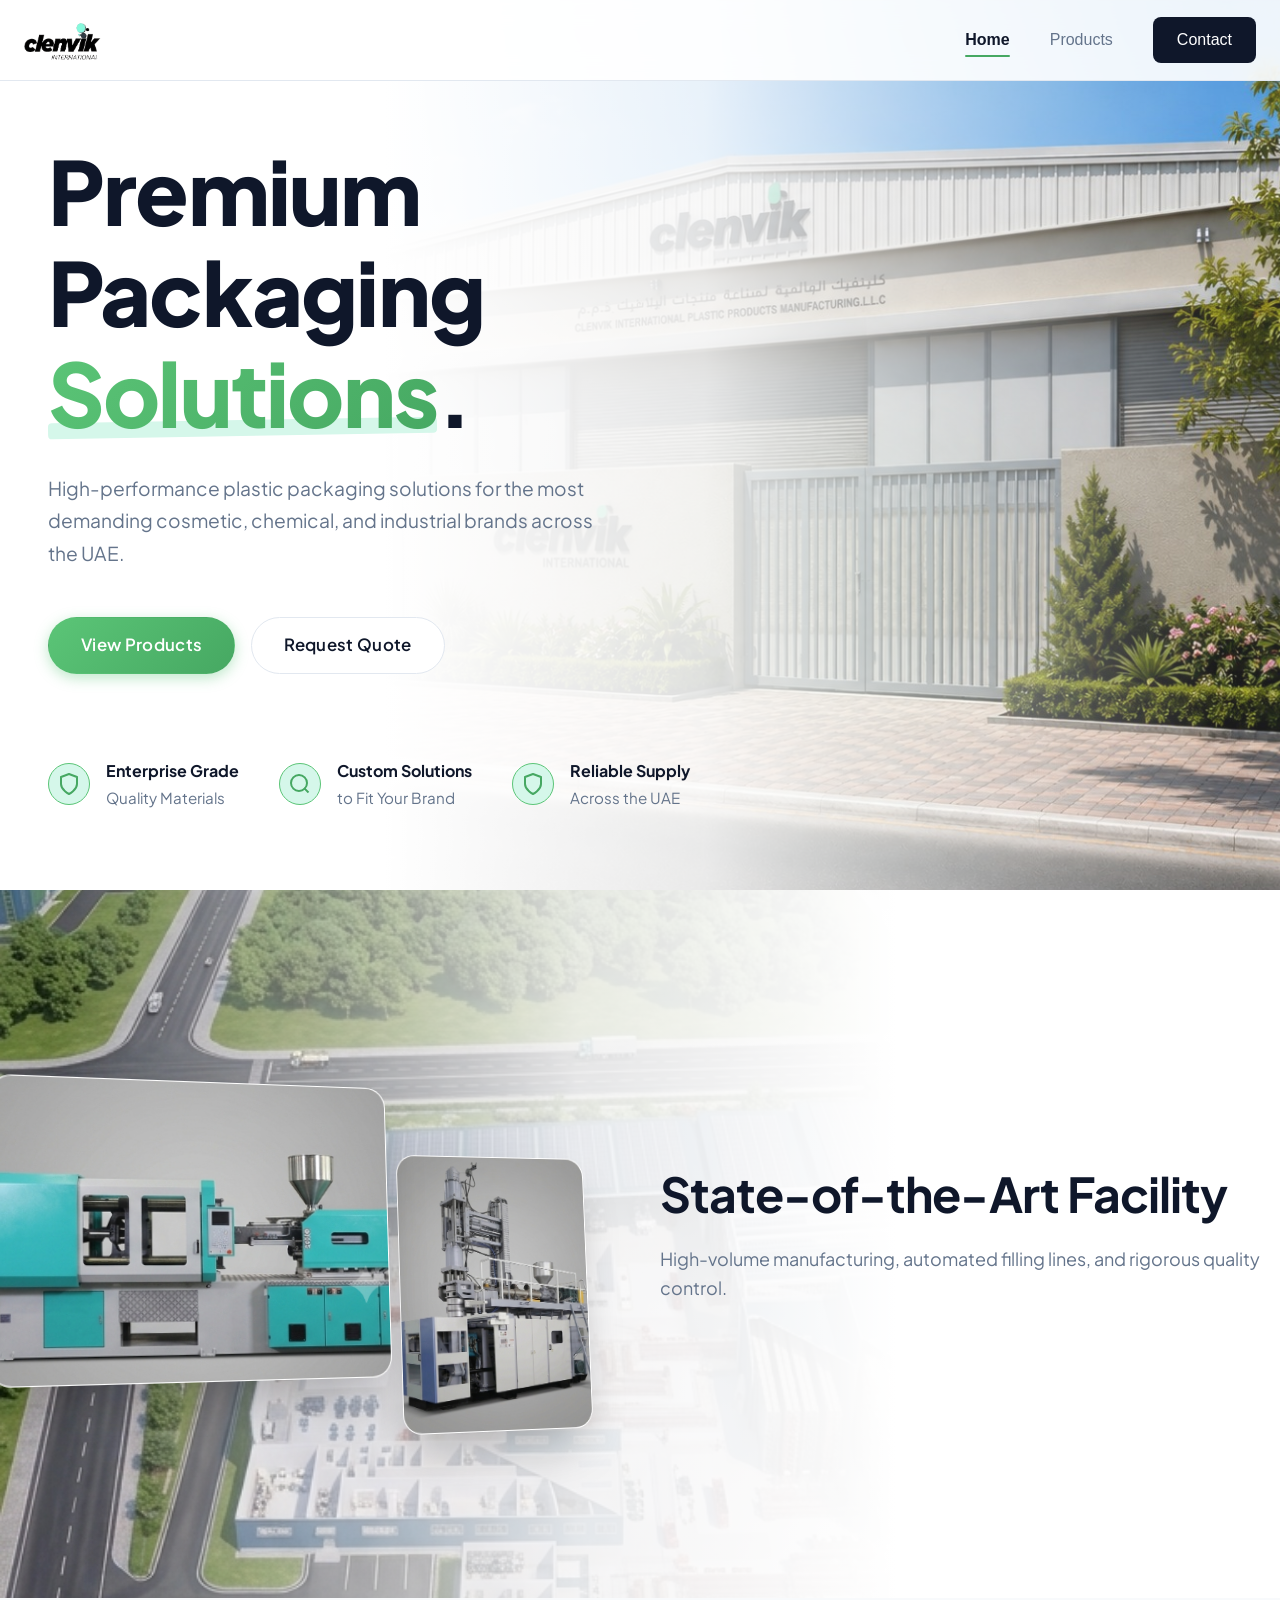
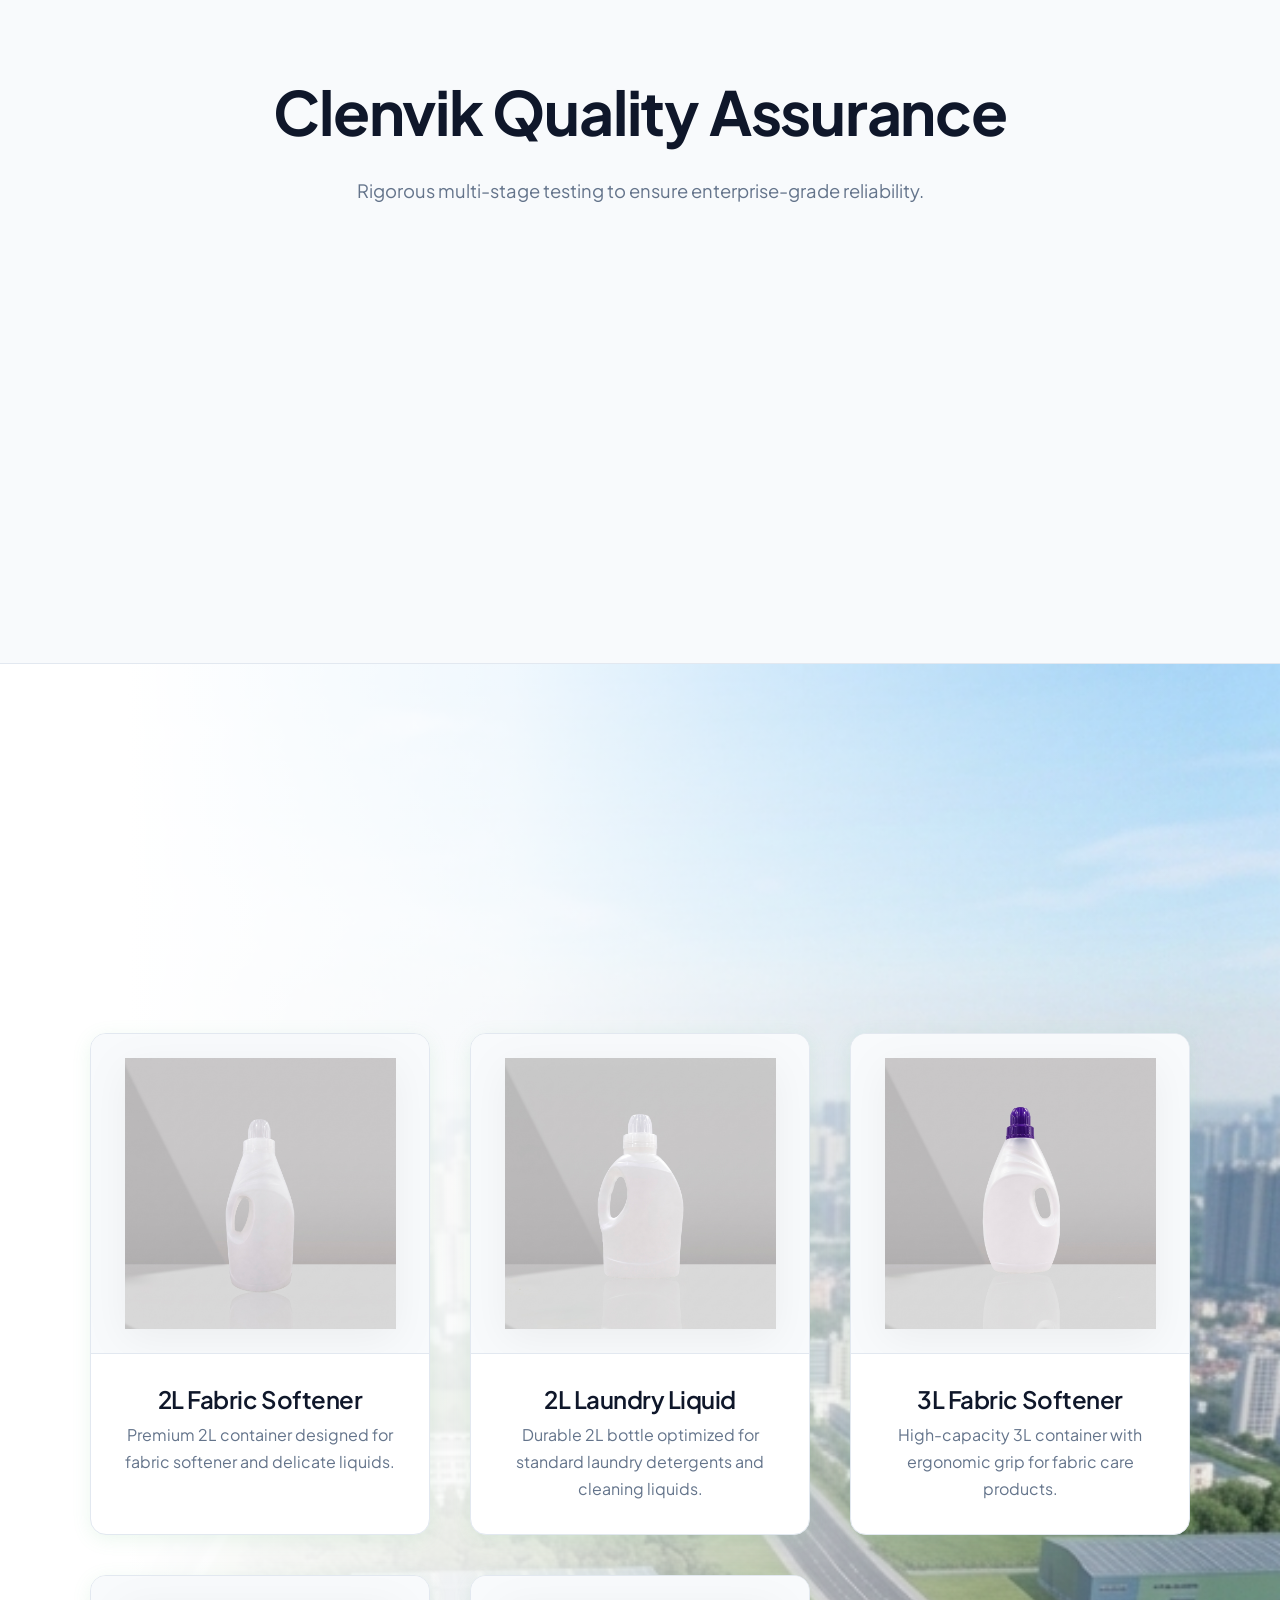
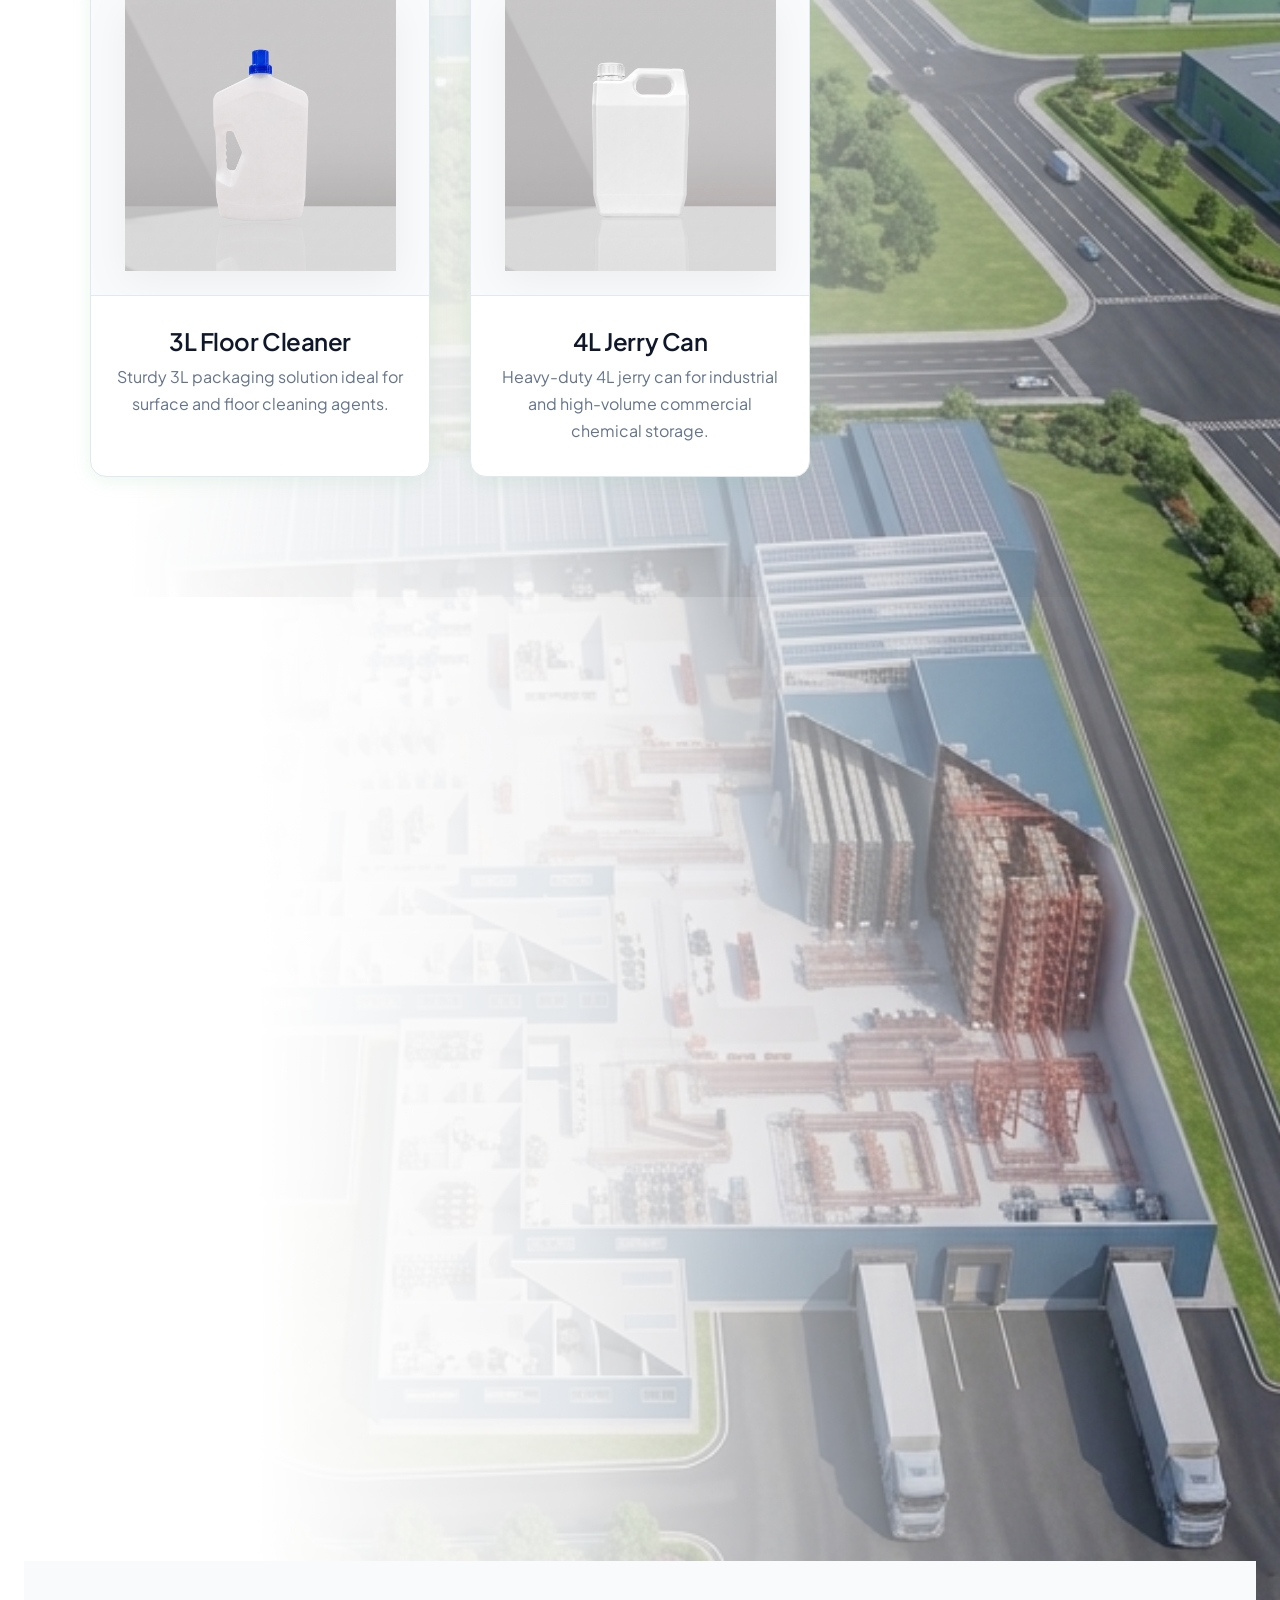
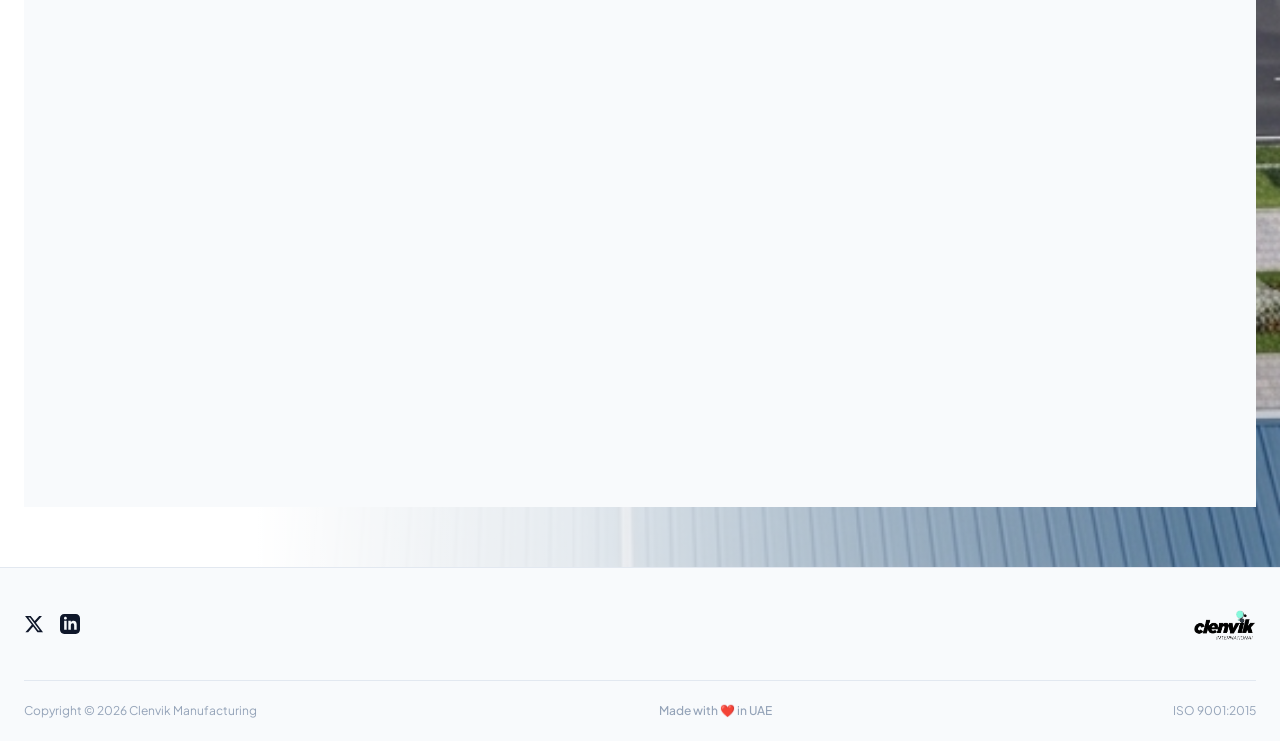
==== commit 94675615: "refactor: update UI layout, refresh branding assets, and replace site typography" ====
--- a/index.html
+++ b/index.html
@@ -11,7 +11,7 @@
     
     <link rel="preconnect" href="https://fonts.googleapis.com">
     <link rel="preconnect" href="https://fonts.gstatic.com" crossorigin>
-    <link href="https://fonts.googleapis.com/css2?family=Inter:wght@400;500&family=Outfit:wght@500;600;700&display=swap" rel="stylesheet">
+    <link href="https://fonts.googleapis.com/css2?family=Plus+Jakarta+Sans:wght@400;500;600;700;800&display=swap" rel="stylesheet">
     
     <link rel="stylesheet" href="styles.css">
 </head>
@@ -38,85 +38,109 @@
     <main>
         
         <section id="home" class="hero">
-            <div class="hero-content stagger-up">
-                <span class="eyebrow">Enterprise Grade Packaging</span>
-                <h1>Premium Detergent Packaging.<br><span>Built for Scale</span>.</h1>
-                <p>High-performance plastic packaging solutions for the most demanding cosmetic, chemical, and industrial brands across the UAE. Specializing in 1L, 2L, and 3L capacities.</p>
-                <div class="hero-actions">
-                    <a href="#products" class="btn btn-primary">View Products</a>
-                    <a href="#contact" class="btn btn-secondary">Request Quote</a>
-                </div>
-                <div class="hero-product-lineup delay-200 stagger-up">
-                    <div class="hero-prod size-1l">
-                        <img src="assets/DetergentCleaning/1.jpg" alt="1L Container">
-                        <span class="label">1L</span>
-                    </div>
-                    <div class="hero-prod size-2l">
-                        <img src="assets/DetergentCleaning/1.jpg" alt="2L Container">
-                        <span class="label">2L</span>
-                    </div>
-                    <div class="hero-prod size-3l">
-                        <img src="assets/DetergentCleaning/1.jpg" alt="3L Container">
-                        <span class="label">3L</span>
-                    </div>
-                </div>
-            </div>
-        </section>
-
-        
-        <section id="facility" class="facility-section" style="background: var(--bg-main); padding-bottom: 0;">
-            <div class="container stagger-up">
-                <div class="section-head" style="margin-bottom: 40px;">
+            <div class="blob blob-1"></div>
+            <div class="blob blob-2"></div>
+            
+            <div class="hero-content">
+                <div class="hero-text-col">
+                    <h1 class="stagger-up delay-100">Premium Packaging<br><span class="gradient-text underline-decor">Solutions</span>.</h1>
+                    <p class="stagger-up delay-200">High-performance plastic packaging solutions for the most demanding cosmetic, chemical, and industrial brands across the UAE.</p>
+                    <div class="hero-actions">
+                        <a href="#products" class="btn btn-primary">View Products</a>
+                        <a href="#contact" class="btn btn-secondary">Request Quote</a>
+                    </div>
+                    <div class="hero-trust-badges delay-200 stagger-up">
+                        <div class="hero-badge">
+                            <svg xmlns="http://www.w3.org/2000/svg" width="20" height="20" viewBox="0 0 24 24" fill="none" stroke="currentColor" stroke-width="2" stroke-linecap="round" stroke-linejoin="round"><path d="M12 22s8-4 8-10V5l-8-3-8 3v7c0 6 8 10 8 10z"/></svg>
+                            <div>
+                                <strong>Enterprise Grade</strong>
+                                <span>Quality Materials</span>
+                            </div>
+                        </div>
+                        <div class="hero-badge">
+                            <svg xmlns="http://www.w3.org/2000/svg" width="20" height="20" viewBox="0 0 24 24" fill="none" stroke="currentColor" stroke-width="2" stroke-linecap="round" stroke-linejoin="round"><circle cx="11" cy="11" r="8"></circle><line x1="21" x2="16.65" y1="21" y2="16.65"></line></svg>
+                            <div>
+                                <strong>Custom Solutions</strong>
+                                <span>to Fit Your Brand</span>
+                            </div>
+                        </div>
+                        <div class="hero-badge">
+                            <svg xmlns="http://www.w3.org/2000/svg" width="20" height="20" viewBox="0 0 24 24" fill="none" stroke="currentColor" stroke-width="2" stroke-linecap="round" stroke-linejoin="round"><path d="M12 22s8-4 8-10V5l-8-3-8 3v7c0 6 8 10 8 10z"/></svg>
+                            <div>
+                                <strong>Reliable Supply</strong>
+                                <span>Across the UAE</span>
+                            </div>
+                        </div>
+                    </div>
+                </div>
+            </div>
+        </section>
+
+        
+        <section id="facility" class="facility-section">
+            <div class="facility-content">
+                <div class="facility-visual-col stagger-up">
+                    <div class="isometric-hero-wrapper isometric-facility-grid">
+                        <div class="isometric-hero-card card-main" style="height: 100%;">
+                            <img src="assets/M1.png" alt="High volume manufacturing facility" style="width: 100%; height: 100%; object-fit: cover; display: block; aspect-ratio: 4/3;">
+                        </div>
+                        <div class="isometric-hero-card card-sub" style="height: 100%;">
+                            <img src="assets/M2.png" alt="High speed filling line" style="width: 100%; height: 100%; object-fit: cover; display: block; aspect-ratio: 1/1;">
+                        </div>
+                    </div>
+                </div>
+                
+                <div class="facility-text-col stagger-up delay-100">
                     <h2>State-of-the-Art Facility</h2>
                     <p>High-volume manufacturing, automated filling lines, and rigorous quality control.</p>
                 </div>
-                <div class="facility-image-wrap">
-                    <img src="assets/manufacturing_1.png" alt="High volume manufacturing facility" class="facility-img-main">
-                    <img src="assets/manufacturing_2.png" alt="High speed filling line" class="facility-img-sub">
-                    <img src="assets/manufacturing_3.png" alt="Quality control checking" class="facility-img-sub">
-                </div>
             </div>
         </section>
 
         <section class="value-props">
             <div class="container">
+                <div class="section-head stagger-up" style="margin-bottom: 50px;">
+                    <h2>Clenvik Quality Assurance</h2>
+                    <p>Rigorous multi-stage testing to ensure enterprise-grade reliability.</p>
+                </div>
                 <div class="value-props-grid">
                     <div class="prop-card stagger-up delay-100">
                         <div class="prop-icon">
                             <svg xmlns="http://www.w3.org/2000/svg" width="24" height="24" viewBox="0 0 24 24" fill="none" stroke="currentColor" stroke-width="2" stroke-linecap="round" stroke-linejoin="round"><path d="M12 22s8-4 8-10V5l-8-3-8 3v7c0 6 8 10 8 10z"/></svg>
                         </div>
-                        <h4>ISO Certified</h4>
-                        <p>Medical and food-grade compliant manufacturing facilities.</p>
+                        <h4>Raw Material Inspection</h4>
+                        <p>Strict verification of incoming polymers and additives.</p>
                     </div>
                     <div class="prop-card stagger-up delay-200">
                         <div class="prop-icon">
-                            <svg xmlns="http://www.w3.org/2000/svg" width="24" height="24" viewBox="0 0 24 24" fill="none" stroke="currentColor" stroke-width="2" stroke-linecap="round" stroke-linejoin="round"><polygon points="12 2 15.09 8.26 22 9.27 17 14.14 18.18 21.02 12 17.77 5.82 21.02 7 14.14 2 9.27 8.91 8.26 12 2"/></svg>
-                        </div>
-                        <h4>Custom Tooling</h4>
-                        <p>In-house mold design and rapid prototyping capabilities.</p>
+                            <svg xmlns="http://www.w3.org/2000/svg" width="24" height="24" viewBox="0 0 24 24" fill="none" stroke="currentColor" stroke-width="2" stroke-linecap="round" stroke-linejoin="round"><circle cx="12" cy="12" r="10"/><path d="M12 6v6l4 2"/></svg>
+                        </div>
+                        <h4>In-Process Quality Control</h4>
+                        <p>Continuous monitoring during the manufacturing cycle.</p>
                     </div>
                     <div class="prop-card stagger-up delay-300">
                         <div class="prop-icon">
-                            <svg xmlns="http://www.w3.org/2000/svg" width="24" height="24" viewBox="0 0 24 24" fill="none" stroke="currentColor" stroke-width="2" stroke-linecap="round" stroke-linejoin="round"><rect x="2" y="4" width="20" height="16" rx="2"/><path d="M7 15h0M2 9.5h20"/></svg>
-                        </div>
-                        <h4>Volume Logistics</h4>
-                        <p>Nationwide shipping across the UAE and optimized palletizing for enterprise orders.</p>
+                            <svg xmlns="http://www.w3.org/2000/svg" width="24" height="24" viewBox="0 0 24 24" fill="none" stroke="currentColor" stroke-width="2" stroke-linecap="round" stroke-linejoin="round"><path d="M12 2.69l5.66 5.66a8 8 0 1 1-11.31 0z"/></svg>
+                        </div>
+                        <h4>Leak Proof Testing</h4>
+                        <p>Advanced pressure testing to guarantee 100% seal integrity.</p>
                     </div>
                     <div class="prop-card stagger-up delay-400">
                         <div class="prop-icon">
-                            <svg xmlns="http://www.w3.org/2000/svg" width="24" height="24" viewBox="0 0 24 24" fill="none" stroke="currentColor" stroke-width="2" stroke-linecap="round" stroke-linejoin="round"><rect x="1" y="3" width="15" height="13"></rect><polygon points="16 8 20 8 23 11 23 16 16 16 16 8"></polygon><circle cx="5.5" cy="18.5" r="2.5"></circle><circle cx="18.5" cy="18.5" r="2.5"></circle></svg>
-                        </div>
-                        <h4>Fast Deliveries in UAE</h4>
-                        <p>Rapid dispatch and delivery network covering all regions across the UAE.</p>
-                    </div>
-                </div>
-            </div>
-        </section>
-
-        
+                            <svg xmlns="http://www.w3.org/2000/svg" width="24" height="24" viewBox="0 0 24 24" fill="none" stroke="currentColor" stroke-width="2" stroke-linecap="round" stroke-linejoin="round"><path d="M22 11.08V12a10 10 0 1 1-5.93-9.14"/><polyline points="22 4 12 14.01 9 11.01"/></svg>
+                        </div>
+                        <h4>Final Inspection Before Dispatch</h4>
+                        <p>Comprehensive visual and mechanical checks before shipping.</p>
+                    </div>
+                </div>
+            </div>
+        </section>
+
+        
+        <div class="products-to-contact-bg">
         <section id="products" class="category-section">
             <div class="container">
-                <div class="section-head stagger-up">
+                <div class="section-head text-left stagger-up">
                     <h2>Our Products</h2>
                     <p>Premium detergent containers engineered for durability and leak-proof performance.</p>
                 </div>
@@ -125,74 +149,57 @@
                     
                     <div class="catalog-card stagger-up delay-100">
                         <div class="catalog-img">
-                            <img src="assets/DetergentCleaning/1.jpg" alt="1L Detergent Container" style="transform: scale(0.85); transform-origin: bottom center;">
-                        </div>
-                        <div class="catalog-content">
-                            <h3>1L Detergent Container</h3>
-                            <p>Compact and robust packaging for standard household cleaning products.</p>
+                            <img src="assets/Products/2L-FabricSoftener.png" alt="2L Fabric Softener">
+                        </div>
+                        <div class="catalog-content">
+                            <h3>2L Fabric Softener</h3>
+                            <p>Premium 2L container designed for fabric softener and delicate liquids.</p>
                         </div>
                     </div>
                     
                     <div class="catalog-card stagger-up delay-200">
                         <div class="catalog-img">
-                            <img src="assets/DetergentCleaning/1.jpg" alt="2L Detergent Container" style="transform: scale(0.95); transform-origin: bottom center;">
-                        </div>
-                        <div class="catalog-content">
-                            <h3>2L Detergent Container</h3>
-                            <p>Mid-size high-capacity container with ergonomic handle for easy pouring.</p>
+                            <img src="assets/Products/2L-LaundryLiquid.png" alt="2L Laundry Liquid">
+                        </div>
+                        <div class="catalog-content">
+                            <h3>2L Laundry Liquid</h3>
+                            <p>Durable 2L bottle optimized for standard laundry detergents and cleaning liquids.</p>
                         </div>
                     </div>
                     
                     <div class="catalog-card stagger-up delay-300">
                         <div class="catalog-img">
-                            <img src="assets/DetergentCleaning/1.jpg" alt="3L Detergent Container" style="transform: scale(1.05); transform-origin: bottom center;">
-                        </div>
-                        <div class="catalog-content">
-                            <h3>3L Detergent Container</h3>
-                            <p>Heavy-duty bulk packaging solution for commercial and high-volume consumer use.</p>
+                            <img src="assets/Products/3L-FabricSoftener.png" alt="3L Fabric Softener">
+                        </div>
+                        <div class="catalog-content">
+                            <h3>3L Fabric Softener</h3>
+                            <p>High-capacity 3L container with ergonomic grip for fabric care products.</p>
+                        </div>
+                    </div>
+
+                    <div class="catalog-card stagger-up delay-400">
+                        <div class="catalog-img">
+                            <img src="assets/Products/3L-FloorCleaner.png" alt="3L Floor Cleaner">
+                        </div>
+                        <div class="catalog-content">
+                            <h3>3L Floor Cleaner</h3>
+                            <p>Sturdy 3L packaging solution ideal for surface and floor cleaning agents.</p>
+                        </div>
+                    </div>
+
+                    <div class="catalog-card stagger-up delay-500">
+                        <div class="catalog-img">
+                            <img src="assets/Products/4L-JerryCan.png" alt="4L Jerry Can">
+                        </div>
+                        <div class="catalog-content">
+                            <h3>4L Jerry Can</h3>
+                            <p>Heavy-duty 4L jerry can for industrial and high-volume commercial chemical storage.</p>
                         </div>
                     </div>
                     
                 </div>
                 
-                <div class="specs-table-wrap stagger-up delay-400">
-                    <table class="specs-table">
-                        <thead>
-                            <tr>
-                                <th>Specification</th>
-                                <th>1L Container</th>
-                                <th>2L Container</th>
-                                <th>3L Container</th>
-                            </tr>
-                        </thead>
-                        <tbody>
-                            <tr>
-                                <td>Material</td>
-                                <td>HDPE (High-Density Polyethylene)</td>
-                                <td>HDPE (High-Density Polyethylene)</td>
-                                <td>HDPE (High-Density Polyethylene)</td>
-                            </tr>
-                            <tr>
-                                <td>Neck Size</td>
-                                <td>28mm</td>
-                                <td>38mm</td>
-                                <td>38mm</td>
-                            </tr>
-                            <tr>
-                                <td>Cap Type</td>
-                                <td>Screw Cap / Pump</td>
-                                <td>Measuring Cap</td>
-                                <td>Measuring Cap</td>
-                            </tr>
-                            <tr>
-                                <td>Colors</td>
-                                <td>Customizable (Pantone)</td>
-                                <td>Customizable (Pantone)</td>
-                                <td>Customizable (Pantone)</td>
-                            </tr>
-                        </tbody>
-                    </table>
-                </div>
+
             </div>
         </section>
 
@@ -228,7 +235,7 @@
                             </div>
                             <div class="trust-point stagger-up delay-300">
                                 <div class="trust-point-icon">
-                                    <svg xmlns="http://www.w3.org/2000/svg" width="24" height="24" viewBox="0 0 24 24" fill="none" stroke="currentColor" stroke-width="2" stroke-linecap="round" stroke-linejoin="round"><path d="M21 15v4a2 2 0 0 1-2 2H5a2 2 0 0 1-2-2v-4"/><polyline points="17 8 12 3 7 8"/><line x1="12" x2="12" y1="3" y2="15"/></svg>
+                                    <svg xmlns="http://www.w3.org/2000/svg" width="24" height="24" viewBox="0 0 24 24" fill="none" stroke="currentColor" stroke-width="2" stroke-linecap="round" stroke-linejoin="round"><rect x="1" y="3" width="15" height="13"></rect><polygon points="16 8 20 8 23 11 23 16 16 16 16 8"></polygon><circle cx="5.5" cy="18.5" r="2.5"></circle><circle cx="18.5" cy="18.5" r="2.5"></circle></svg>
                                 </div>
                                 <div>
                                     <h4>UAE-Wide Shipping</h4>
@@ -249,18 +256,16 @@
                                 <input type="email" id="email" name="email" class="form-control" placeholder="purchasing@acme.com" required>
                             </div>
                             <div class="form-group">
-                                <label class="form-label">Container Sizes of Interest</label>
-                                <div class="checkbox-group">
-                                    <label class="checkbox-label">
-                                        <input type="checkbox" value="1L" name="sizes" class="custom-checkbox"> 1L
-                                    </label>
-                                    <label class="checkbox-label">
-                                        <input type="checkbox" value="2L" name="sizes" class="custom-checkbox"> 2L
-                                    </label>
-                                    <label class="checkbox-label">
-                                        <input type="checkbox" value="3L" name="sizes" class="custom-checkbox"> 3L
-                                    </label>
-                                </div>
+                                <label for="product_interest" class="form-label">Product of Interest</label>
+                                <select id="product_interest" name="product_interest" class="form-control" required>
+                                    <option value="" disabled selected>Select a product...</option>
+                                    <option value="2L Fabric Softener">2L Fabric Softener</option>
+                                    <option value="2L Laundry Liquid">2L Laundry Liquid</option>
+                                    <option value="3L Fabric Softener">3L Fabric Softener</option>
+                                    <option value="3L Floor Cleaner">3L Floor Cleaner</option>
+                                    <option value="4L Jerry Can">4L Jerry Can</option>
+                                    <option value="Multiple Products / Custom Setup">Multiple Products / Custom Setup</option>
+                                </select>
                             </div>
                             <div class="form-group">
                                 <label for="volume" class="form-label">Estimated Monthly Volume</label>
@@ -276,42 +281,55 @@
                                 <label for="message" class="form-label">Project Details (Optional)</label>
                                 <textarea id="message" name="message" class="form-control" rows="4" placeholder="Briefly describe the product, material requirements, or custom tooling needs..."></textarea>
                             </div>
-                            <button type="submit" class="btn btn-primary" style="width: 100%;">
+                            <button type="submit" class="btn btn-primary submit-btn-animated" style="width: 100%;">
                                 Submit Request
                                 <svg xmlns="http://www.w3.org/2000/svg" width="20" height="20" viewBox="0 0 24 24" fill="none" stroke="currentColor" stroke-width="2" stroke-linecap="round" stroke-linejoin="round"><line x1="22" x2="11" y1="2" y2="13"/><polygon points="22 2 15 22 11 13 2 9 22 2"/></svg>
                             </button>
                         </form>
                     </div>
 
-                </div>
+        </div>
+        
+        <section class="pre-footer-cta" style="">
+            <div class="container">
+                <div class="cta-header-row stagger-up">
+                    <div class="cta-text">
+                        <h2>Visit <span>Clenvik</span></h2>
+                        <p>Experience premium plastic packaging solutions designed for durability and enterprise scale.</p>
+                    </div>
+                    <div class="cta-actions">
+                        <a href="https://www.google.com/maps/dir/?api=1&destination=Clenvik+International+Plastic+Manufacturing+LLC,+Fujairah" target="_blank" rel="noopener noreferrer" class="cta-btn cta-btn-primary">GET DIRECTIONS ↗</a>
+                    </div>
+                </div>
+            </div>
+            <div class="map-panorama stagger-up delay-100">
+                <iframe src="https://www.google.com/maps/embed?pb=!1m18!1m12!1m3!1d3612.882729931874!2d56.281116575346076!3d25.105830735395358!2m3!1f0!2f0!3f0!3m2!1i1024!2i768!4f13.1!3m3!1m2!1s0x3ef4ffe05276013f%3A0x6c0eb172be8c8019!2sClenvik%20International%20Plastic%20Manufacturing%20LLC!5e0!3m2!1sen!2sin!4v1787242822846!5m2!1sen!2sin" width="100%" height="300" style="border:0; display: block;" allowfullscreen="" loading="lazy" referrerpolicy="strict-origin-when-cross-origin"></iframe>
             </div>
         </section>
 
     </main>
 
-    <footer>
+    <footer class="minimal-footer">
         <div class="container">
-            <div class="footer-grid">
-                <div class="footer-brand">
-                    <img src="assets/clenvik-logo.png" alt="Clenvik Logo" height="40" style="margin-bottom: 16px;">
-                    <p>Engineering premium plastic packaging solutions for UAE enterprise clients since 2010.</p>
-                </div>
-                <div class="footer-links">
-                    <h4>Navigation</h4>
-                    <p><a href="#home">Home</a></p>
-                    <p><a href="#products">Products</a></p>
-                    <p><a href="#contact">Contact Sales</a></p>
-                </div>
-                <div class="footer-contact">
-                    <h4>Regional Offices</h4>
-                    <p><strong>UAE:</strong> Dubai Industrial City, Dubai</p>
-                    <br>
-                    <p>sales@clenvik.com</p>
-                </div>
-            </div>
-            <div class="copyright">
-                <p>&copy; <span id="year"></span> Clenvik Manufacturing. All rights reserved.</p>
-                <p>ISO 9001:2015 Certified</p>
+            <div class="footer-main-row">
+                <div class="footer-social">
+                    <a href="#" aria-label="X (Twitter)">
+                        <svg xmlns="http://www.w3.org/2000/svg" width="20" height="20" viewBox="0 0 24 24" fill="currentColor"><path d="M18.244 2.25h3.308l-7.227 8.26 8.502 11.24H16.17l-5.214-6.817L4.99 21.75H1.68l7.73-8.835L1.254 2.25H8.08l4.713 6.231zm-1.161 17.52h1.833L7.084 4.126H5.117z"/></svg>
+                    </a>
+                    <a href="#" aria-label="LinkedIn">
+                        <svg xmlns="http://www.w3.org/2000/svg" width="20" height="20" viewBox="0 0 24 24" fill="currentColor"><path d="M19 0h-14c-2.761 0-5 2.239-5 5v14c0 2.761 2.239 5 5 5h14c2.762 0 5-2.239 5-5v-14c0-2.761-2.238-5-5-5zm-11 19h-3v-11h3v11zm-1.5-12.268c-.966 0-1.75-.79-1.75-1.764s.784-1.764 1.75-1.764 1.75.79 1.75 1.764-.783 1.764-1.75 1.764zm13.5 12.268h-3v-5.604c0-3.368-4-3.113-4 0v5.604h-3v-11h3v1.765c1.396-2.586 7-2.777 7 2.476v6.759z"/></svg>
+                    </a>
+                </div>
+                <div class="footer-logo">
+                    <img src="assets/clenvik-logo.png" alt="Clenvik Logo" height="32">
+                </div>
+            </div>
+            <div class="footer-copyright-row">
+                <p>Copyright &copy; <span id="year"></span> Clenvik Manufacturing</p>
+                <a href="https://viz38.github.io" target="_blank" rel="noopener noreferrer" class="made-with-love">Made with ❤️ in UAE</a>
+                <div class="footer-legal">
+                    <a href="#">ISO 9001:2015</a>
+                </div>
             </div>
         </div>
     </footer>
@@ -366,7 +384,7 @@
                 `Project Details:\n${message}`
             );
             
-            window.location.href = `mailto:info@clenvik.com?subject=${subject}&body=${body}`;
+            window.location.href = `mailto:info@clenvikint.com?subject=${subject}&body=${body}`;
         }
     </script>
 </body>
--- a/styles.css
+++ b/styles.css
@@ -1,66 +1,89 @@
 :root {
-  /* Brand Colors - Premium Light Mode */
-  --primary: #87ffdd;       /* Bright Mint (Used for blocks/backgrounds) */
-  --primary-dark: #14b8a6;  /* Deeper Teal for borders if needed */
-  
-  --ink: #0f172a;           /* Slate 900 (Main headings & high-contrast text) */
-  --ink-light: #475569;     /* Slate 600 (Body text) */
-  --ink-muted: #94a3b8;     /* Slate 400 (Subtle borders) */
-  
-  --bg-main: #ffffff;       /* Pure white background */
-  --bg-alt: #f8fafc;        /* Slate 50 (Alternate section background) */
-  --line: #e2e8f0;          /* Slate 200 (Borders) */
-  
-  --shadow: 0 10px 25px -5px rgba(15, 23, 42, 0.08);
-  --shadow-hover: 0 20px 40px -10px rgba(15, 23, 42, 0.12);
+  /* Brand Colors - Restored Green Theme */
+  --primary: #5bc577;       /* Primary Green (rgb: 91, 197, 119) */
+  --primary-dark: #46a862;  
+  --primary-light: #d5f7ea; /* Tertiary/Icon Green (rgb: 213, 247, 234) */
+  --secondary: #46a862;     /* Using darker green for gradients instead of violet */
+  --success: #10B981;       
+  
+  --ink: #0F172A;           /* Slate 900 (Main headings & high-contrast text) */
+  --ink-light: #64748B;     /* Slate 500 (Body text) */
+  --ink-muted: #94A3B8;     /* Slate 400 (Subtle text) */
+  
+  --bg-main: #FFFFFF;       /* Pure white background */
+  --bg-alt: #F8FAFC;        /* Slate 50 (Alternate section background) */
+  --line: #E2E8F0;          /* Slate 200 (Borders) */
+  
+  /* Colored Shadows - Now using Green RGB (91, 197, 119) */
+  --shadow-soft: 0 4px 20px -2px rgba(91, 197, 119, 0.15);
+  --shadow-hover: 0 10px 25px -5px rgba(91, 197, 119, 0.25), 0 8px 10px -6px rgba(91, 197, 119, 0.15);
+  --shadow-btn: 0 4px 14px 0 rgba(91, 197, 119, 0.4);
+  --shadow: var(--shadow-soft);
+  
   --radius: 12px; 
-  --radius-sm: 6px;
+  --radius-sm: 8px;
 }
 
 * { box-sizing: border-box; margin: 0; padding: 0; }
 html { scroll-behavior: smooth; }
 body { 
-  font-family: 'Inter', sans-serif; 
+  font-family: 'Plus Jakarta Sans', sans-serif; 
   color: var(--ink-light); 
   background-color: var(--bg-main); 
   line-height: 1.6; 
   -webkit-font-smoothing: antialiased; 
 }
 img { max-width: 100%; display: block; border-radius: var(--radius-sm); }
-a { text-decoration: none; color: inherit; transition: all 0.3s cubic-bezier(0.16, 1, 0.3, 1); }
+a { text-decoration: none; color: inherit; transition: all 0.2s ease-out; }
 
 /* Typography */
-h1, h2, h3, h4, .eyebrow { font-family: 'Outfit', sans-serif; line-height: 1.1; color: var(--ink); margin-bottom: 0.5em; font-weight: 600; }
-h1 { font-size: clamp(3rem, 6vw, 4.5rem); letter-spacing: -0.02em; }
-h2 { font-size: clamp(2.2rem, 4vw, 3.2rem); letter-spacing: -0.01em; }
-h3 { font-size: 1.5rem; letter-spacing: 0em; }
-p { color: var(--ink-light); margin-bottom: 1.25rem; font-size: 1.1rem; max-width: 70ch; }
+h1, h2, h3, h4, .eyebrow { font-family: 'Plus Jakarta Sans', sans-serif; line-height: 1.1; color: var(--ink); margin-bottom: 0.5em; font-weight: 700; letter-spacing: -0.02em; }
+h1 { font-size: clamp(3.5rem, 7vw, 5.5rem); font-weight: 800; }
+h2 { font-size: clamp(2.5rem, 5vw, 3.8rem); font-weight: 700; }
+h3 { font-size: 1.6rem; font-weight: 600; }
+p { color: var(--ink-light); margin-bottom: 1.25rem; font-size: 1.1rem; max-width: 70ch; line-height: 1.7; font-weight: 400; }
 
 .eyebrow { 
-  font-size: 0.85rem; font-weight: 700; letter-spacing: 0.1em; color: var(--ink); 
-  display: inline-block; margin-bottom: 1rem; text-transform: uppercase; 
-  padding: 6px 14px; background: var(--primary); border-radius: 99px; 
+  font-size: 0.85rem; font-weight: 700; letter-spacing: 0.1em; color: var(--bg-main); 
+  display: inline-flex; margin-bottom: 1.5rem; text-transform: uppercase; 
+  padding: 8px 16px; background: var(--primary); border-radius: 99px; 
 }
 
 /* Layout Utilities */
-.container { width: min(1200px, calc(100% - 48px)); margin: 0 auto; }
-section { padding: 100px 0; }
+.container { width: min(1280px, calc(100% - 48px)); margin: 0 auto; }
+section { padding: 120px 0; }
 .section-head { text-align: center; margin-bottom: 70px; display: flex; flex-direction: column; align-items: center; }
-.section-head p { text-align: center; font-size: 1.15rem; }
+.section-head p { text-align: center; font-size: 1.15rem; max-width: 600px; }
 .relative { position: relative; }
 
 /* Buttons */
 .btn { 
   display: inline-flex; align-items: center; justify-content: center; gap: 0.75rem; 
-  padding: 14px 32px; border-radius: var(--radius-sm); font-family: 'Outfit', sans-serif; 
+  padding: 14px 32px; border-radius: var(--radius); font-family: 'Plus Jakarta Sans', sans-serif; 
   font-weight: 600; font-size: 1.05rem; letter-spacing: 0.02em; 
-  transition: all 0.3s cubic-bezier(0.16, 1, 0.3, 1); cursor: pointer; border: 1px solid transparent; 
-}
-
-.btn-primary { background: var(--primary); color: var(--ink); box-shadow: 0 4px 14px rgba(135,255,221,0.4); }
-.btn-primary:hover { transform: translateY(-2px); box-shadow: 0 6px 20px rgba(135,255,221,0.6); }
-
-.btn-secondary { border-color: var(--line); color: var(--ink); background: var(--bg-main); }
+  transition: all 0.2s ease-out; cursor: pointer; border: 1px solid transparent; 
+}
+
+.btn-primary { 
+  background: linear-gradient(135deg, var(--primary), var(--secondary)); 
+  color: #ffffff; 
+  box-shadow: var(--shadow-btn); 
+  border-radius: 9999px;
+}
+.btn-primary:hover { 
+  transform: translateY(-2px); 
+  box-shadow: 0 8px 20px 0 rgba(91, 197, 119, 0.6); 
+}
+
+.submit-btn-animated { transition: all 0.3s cubic-bezier(0.175, 0.885, 0.32, 1.275); }
+.submit-btn-animated:hover {
+    background: linear-gradient(135deg, var(--primary), var(--secondary)) !important;
+    color: #ffffff !important;
+    transform: scale(1.03) rotate(2deg) !important;
+    box-shadow: 0 15px 30px -10px rgba(91, 197, 119, 0.6) !important;
+}
+
+.btn-secondary { border-color: var(--line); color: var(--ink); background: var(--bg-main); border-radius: 9999px; }
 .btn-secondary:hover { background: var(--bg-alt); border-color: var(--ink-muted); transform: translateY(-2px); box-shadow: var(--shadow); }
 .btn-sm { padding: 10px 20px; font-size: 0.95rem; }
 
@@ -80,50 +103,182 @@
 .menu-btn { display: none; border: 0; background: none; font-size: 2rem; cursor: pointer; color: var(--ink); }
 
 /* Hero */
-.hero { min-height: 90vh; padding: 160px 0 80px; display: flex; align-items: center; text-align: center; position: relative; overflow: hidden; background: var(--bg-alt); }
-.hero-content { width: 90%; max-width: 90%; margin: 0 auto; display: flex; flex-direction: column; align-items: center; position: relative; z-index: 2; }
-.hero h1 span { position: relative; display: inline-block; }
-.hero h1 span::after { content: ''; position: absolute; bottom: 8px; left: 0; width: 100%; height: 16px; background: var(--primary); z-index: -1; opacity: 0.6; transform: rotate(-1deg); }
-.hero-content > p { font-size: 1.2rem; max-width: 750px; margin: 24px auto 48px; color: var(--ink-light); }
-.hero-actions { display: flex; gap: 16px; justify-content: center; flex-wrap: wrap; margin-bottom: 40px; }
-.hero-product-lineup { display: flex; align-items: flex-end; justify-content: center; gap: 32px; margin: 60px auto 0; height: 360px; z-index: 2; position: relative; }
-.hero-prod { position: relative; display: flex; flex-direction: column; align-items: center; }
-.hero-prod img { object-fit: contain; filter: drop-shadow(0 20px 30px rgba(0,0,0,0.15)); transition: transform 0.6s cubic-bezier(0.25, 1, 0.5, 1); }
-.hero-prod:hover img { transform: translateY(-10px) scale(1.05); filter: drop-shadow(0 30px 40px rgba(0,0,0,0.2)); }
-.hero-prod .label { margin-top: 16px; font-weight: 700; font-family: 'Outfit', sans-serif; font-size: 1.1rem; color: var(--ink); background: var(--bg-main); padding: 4px 16px; border-radius: 20px; box-shadow: var(--shadow); border: 1px solid var(--line); }
-.size-1l img { height: 200px; }
-.size-2l img { height: 260px; }
-.size-3l img { height: 320px; }
+.hero { min-height: 95vh; display: flex; align-items: center; position: relative; overflow: hidden; background: var(--bg-main); padding-top: 140px; padding-bottom: 80px; }
+.hero::before { content: ''; position: absolute; top: 0; left: 0; width: 100%; height: 100%; background-image: url('assets/Banner.jpeg'); background-size: cover; background-position: center; z-index: 0; opacity: 0.9; }
+.hero::after { content: ''; position: absolute; top: 0; left: 0; width: 100%; height: 100%; background: linear-gradient(90deg, rgba(255,255,255,1) 30%, rgba(255,255,255,0.85) 55%, rgba(255,255,255,0) 95%); z-index: 1; pointer-events: none; }
+.hero-content { 
+  display: flex; flex-direction: column; align-items: flex-start;
+  width: 100%; max-width: 1280px; margin: 0 auto; padding: 0 48px; 
+  position: relative; z-index: 2; 
+}
+.hero-text-col { display: flex; flex-direction: column; align-items: flex-start; text-align: left; max-width: 700px; }
+.hero h1 { margin-bottom: 28px; line-height: 1.15; }
+.hero h1 span.gradient-text { 
+  background: linear-gradient(135deg, var(--primary), var(--secondary)); 
+  -webkit-background-clip: text; 
+  background-clip: text; 
+  color: transparent; 
+}
+.hero h1 span.underline-decor { position: relative; display: inline-block; }
+.hero h1 span.underline-decor::after { content: ''; position: absolute; bottom: 8px; left: 0; width: 100%; height: 16px; background: var(--primary-light); z-index: -1; transform: rotate(-1deg); border-radius: 4px; }
+.hero-text-col > p { font-size: 1.2rem; max-width: 550px; margin: 0 0 48px; color: var(--ink-light); line-height: 1.7; }
+.hero-actions { display: flex; gap: 16px; justify-content: flex-start; flex-wrap: wrap; margin-bottom: 64px; }
+
+/* Isometric Hero Card */
+.hero-visual-col { perspective: 2000px; position: relative; display: flex; justify-content: center; align-items: center; width: 100%; height: 100%; }
+.isometric-hero-wrapper {
+  position: relative;
+  width: 100%;
+  max-width: 1000px;
+  margin: 0 auto;
+  transform-style: preserve-3d;
+  transform: rotateX(5deg) rotateY(-12deg);
+  animation: floatIsometric 6s ease-in-out infinite;
+}
+.isometric-hero-card {
+  border-radius: 24px;
+  overflow: hidden;
+  box-shadow: 0 30px 60px -12px rgba(91, 197, 119, 0.3), 0 18px 36px -18px rgba(91, 197, 119, 0.2);
+  border: 4px solid var(--bg-main);
+  background: var(--bg-main);
+}
+.isometric-hero-card img {
+  width: 100%;
+  height: auto;
+  aspect-ratio: 16/10;
+  object-fit: cover;
+  object-position: center;
+  display: block;
+}
+.facility-visual-col {
+  perspective: 2000px;
+  width: 100%;
+  display: flex;
+  justify-content: center;
+  margin-top: 20px;
+}
+@keyframes floatIsometric {
+  0% { transform: rotateX(5deg) rotateY(-12deg) translateY(0); }
+  50% { transform: rotateX(7deg) rotateY(-10deg) translateY(-15px); }
+  100% { transform: rotateX(5deg) rotateY(-12deg) translateY(0); }
+}
+
+/* Atmospheric Blobs */
+.blob { position: absolute; border-radius: 50%; filter: blur(80px); opacity: 0.4; z-index: 1; pointer-events: none; animation: pulseBlob 8s infinite alternate ease-in-out; }
+.blob-1 { top: -10%; left: -10%; width: 500px; height: 500px; background: var(--primary-light); }
+.blob-2 { bottom: 10%; right: 20%; width: 400px; height: 400px; background: rgba(91, 197, 119, 0.2); animation-delay: -4s; }
+
+@keyframes pulseBlob {
+  0% { transform: scale(1) translate(0, 0); }
+  100% { transform: scale(1.1) translate(20px, 20px); }
+}
+
+/* Hero Badges */
+.hero-trust-badges { display: flex; flex-wrap: wrap; gap: 40px; margin-top: 20px; }
+.hero-badge { display: flex; align-items: center; gap: 16px; font-size: 0.95rem; color: var(--ink-light); }
+.hero-badge svg { color: var(--primary-dark); width: 24px; height: 24px; background: var(--primary-light); border-radius: 50%; padding: 8px; box-sizing: content-box; border: 1px solid var(--primary); }
+.hero-badge strong { color: var(--ink); font-weight: 700; font-size: 1rem; display: block; margin-bottom: 2px; }
 
 /* Facility Section */
+.facility-section {
+  position: relative;
+  background-image: url('assets/Plant.png');
+  background-size: cover;
+  background-position: center left;
+  padding: 100px 0;
+}
+.facility-section::before {
+  content: '';
+  position: absolute;
+  top: 0; left: 0; width: 100%; height: 100%;
+  background: linear-gradient(90deg, rgba(255,255,255,0) 5%, rgba(255,255,255,0.85) 45%, rgba(255,255,255,1) 70%);
+  z-index: 0;
+}
+.facility-content { display: grid; grid-template-columns: 1fr 1fr; align-items: center; padding: 100px 0; max-width: 1400px; margin: 0 auto; gap: 40px; }
+.facility-visual-col { perspective: 1200px; padding: 0; }
+.isometric-hero-wrapper { transform: scale(1.15) rotateY(15deg) rotateX(5deg); transform-style: preserve-3d; }
+.facility-text-col {
+  display: flex;
+  flex-direction: column;
+  align-items: flex-start;
+  text-align: left;
+}
+.facility-text-col h2 {
+  font-size: 3rem;
+  margin-bottom: 24px;
+  color: var(--ink);
+  line-height: 1.15;
+}
+.facility-text-col p {
+  font-size: 1.125rem;
+  color: var(--ink-light);
+  line-height: 1.6;
+}
+.isometric-hero-wrapper { transform: rotateY(15deg) rotateX(5deg); transform-style: preserve-3d; }
+.isometric-facility-grid { display: grid; grid-template-columns: 1.8fr 1fr; gap: 24px; align-items: center; }
+.isometric-facility-grid .card-main { z-index: 2; transform: translateY(-20px) translateZ(30px); }
+.isometric-facility-grid .card-sub { z-index: 1; transform: translateY(40px) translateZ(-10px); }
+.isometric-hero-card { border-radius: 20px; overflow: hidden; box-shadow: 0 25px 50px -12px rgba(0,0,0,0.25); border: 1px solid rgba(255,255,255,0.4); background: #ffffff; }
 .facility-image-wrap { position: relative; width: 100%; margin: 0 auto; display: grid; grid-template-columns: 2fr 1fr; grid-template-rows: 1fr 1fr; gap: 24px; z-index: 2; }
-.facility-image-wrap img { width: 100%; height: 100%; display: block; object-fit: cover; border-radius: 24px; box-shadow: 0 10px 30px rgba(0,0,0,0.08); transition: transform 0.6s cubic-bezier(0.16, 1, 0.3, 1), box-shadow 0.6s ease; }
-.facility-image-wrap .facility-img-main { grid-column: 1; grid-row: 1 / 3; min-height: 400px; }
-.facility-image-wrap .facility-img-sub { grid-column: 2; min-height: 200px; }
+.facility-image-wrap img { width: 100%; height: 100%; display: block; object-fit: contain; background: var(--bg-main); border-radius: 24px; box-shadow: 0 10px 30px rgba(0,0,0,0.08); transition: transform 0.6s cubic-bezier(0.16, 1, 0.3, 1), box-shadow 0.6s ease; }
+.facility-image-wrap .facility-img-main { grid-column: 1; grid-row: 1 / 3; aspect-ratio: 4/3; }
+.facility-image-wrap .facility-img-sub { grid-column: 2; aspect-ratio: 4/3; }
 .facility-image-wrap img:hover { transform: translateY(-8px) scale(1.02); z-index: 10; position: relative; box-shadow: 0 20px 40px rgba(0,0,0,0.15); }
 
 /* Value Props Banner */
-.value-props { background: var(--bg-main); padding: 80px 0; border-bottom: 1px solid var(--line); }
-.value-props-grid { display: grid; grid-template-columns: repeat(4, 1fr); gap: 40px; text-align: center; }
-.prop-card { display: flex; flex-direction: column; align-items: center; padding: 20px; transition: transform 0.3s ease; }
-.prop-card:hover { transform: translateY(-5px); }
-.prop-icon { width: 64px; height: 64px; background: var(--bg-alt); border: 1px solid var(--line); border-radius: 50%; display: grid; place-items: center; color: var(--ink); margin-bottom: 24px; transition: all 0.4s cubic-bezier(0.16, 1, 0.3, 1); }
-.prop-card:hover .prop-icon { background: var(--primary); border-color: var(--primary); color: var(--ink); transform: scale(1.1) rotate(5deg); }
-.prop-card h4 { margin-bottom: 12px; font-size: 1.2rem; color: var(--ink); }
-.prop-card p { font-size: 1rem; margin: 0; color: var(--ink-light); }
-
-/* Category Grid (Homepage) */
-.category-section { background: var(--bg-alt); }
-.category-grid { display: grid; grid-template-columns: repeat(3, 1fr); gap: 40px; max-width: 1100px; margin: 0 auto; }
-.catalog-card { background: var(--bg-main); border-radius: var(--radius); overflow: hidden; border: 1px solid var(--line); transition: all 0.5s cubic-bezier(0.25, 1, 0.5, 1); display: flex; flex-direction: column; position: relative; }
-.catalog-card:hover { transform: translateY(-12px) scale(1.03); box-shadow: 0 30px 60px -15px rgba(20, 184, 166, 0.2); border-color: var(--primary-dark); z-index: 10; }
-.catalog-img { width: 100%; height: 280px; overflow: hidden; position: relative; }
-.catalog-img img { width: 100%; height: 100%; object-fit: cover; transition: transform 0.8s cubic-bezier(0.25, 1, 0.5, 1), filter 0.8s ease; filter: brightness(0.95); }
-.catalog-card:hover .catalog-img img { transform: scale(1.12) rotate(1.5deg); filter: brightness(1.05); }
-.catalog-content { padding: 36px 24px; display: flex; flex-direction: column; flex-grow: 1; align-items: center; text-align: center; }
-.catalog-content h3 { font-size: 1.5rem; color: var(--ink); margin-bottom: 16px; transition: color 0.3s ease; }
-.catalog-card:hover .catalog-content h3 { color: var(--primary-dark); }
-.catalog-content p { color: var(--ink-light); margin-bottom: 0; flex-grow: 1; font-size: 1.05rem; }
+.value-props { background: var(--bg-alt); padding: 80px 0; border-bottom: 1px solid var(--line); }
+.value-props-grid { display: grid; grid-template-columns: repeat(4, 1fr); gap: 40px; text-align: center; perspective: 1000px; }
+.prop-card { background: var(--bg-main); border: 1px solid var(--line); border-radius: 16px; padding: 40px 24px; display: flex; flex-direction: column; align-items: center; transition: all 0.3s ease-out; box-shadow: var(--shadow-soft); }
+.prop-card:hover { transform: translateY(-4px) rotateX(2deg) rotateY(-4deg); box-shadow: var(--shadow-hover); border-color: var(--primary-light); }
+.prop-icon { width: 72px; height: 72px; background: var(--primary-light); color: var(--primary); border-radius: 16px; display: grid; place-items: center; margin-bottom: 24px; transition: all 0.3s ease-out; }
+.prop-card:hover .prop-icon { background: linear-gradient(135deg, var(--primary), var(--secondary)); color: #ffffff; transform: scale(1.1) rotate(5deg); box-shadow: var(--shadow-btn); }
+.prop-card h4 { margin-bottom: 12px; font-size: 1.25rem; color: var(--ink); }
+.prop-card p { font-size: 1rem; margin: 0; color: var(--ink-light); line-height: 1.5; }
+
+.products-to-contact-bg {
+  position: relative;
+  background-image: url('assets/Plant.png');
+  background-size: cover;
+  background-position: center;
+}
+.products-to-contact-bg > section {
+  position: relative;
+  z-index: 1;
+  background: transparent !important;
+}
+
+.category-section { position: relative; }
+.category-section::before {
+  content: '';
+  position: absolute;
+  top: 0; left: 0; width: 100%; height: 100%;
+  background: linear-gradient(90deg, rgba(255,255,255,1) 10%, rgba(255,255,255,0.85) 40%, rgba(255,255,255,0) 95%);
+  z-index: -1;
+  pointer-events: none;
+}
+.contact-page { position: relative; }
+.contact-page::before {
+  content: '';
+  position: absolute;
+  top: 0; left: 0; width: 100%; height: 100%;
+  background: linear-gradient(90deg, rgba(255,255,255,1) 20%, rgba(255,255,255,0.85) 45%, rgba(255,255,255,0) 95%);
+  z-index: -1;
+  pointer-events: none;
+}
+.text-left { text-align: left !important; margin-left: 0 !important; }
+
+.category-grid { display: grid; grid-template-columns: repeat(3, 1fr); gap: 40px; max-width: 1100px; margin: 0 auto; perspective: 2000px; }
+.catalog-card { background: var(--bg-main); border-radius: 16px; overflow: hidden; border: 1px solid var(--line); transition: all 0.3s ease-out; display: flex; flex-direction: column; position: relative; box-shadow: var(--shadow-soft); }
+.catalog-card:nth-child(even):hover { transform: translateY(-8px) rotateY(4deg); }
+.catalog-card:nth-child(odd):hover { transform: translateY(-8px) rotateY(-4deg); }
+.catalog-card:hover { box-shadow: var(--shadow-hover); border-color: var(--primary-light); z-index: 10; }
+.catalog-img { width: 100%; height: 320px; overflow: hidden; position: relative; background: var(--bg-alt); padding: 24px; display: flex; align-items: center; justify-content: center; border-bottom: 1px solid var(--line); }
+.catalog-img img { width: 100%; height: 100%; object-fit: contain; transition: transform 0.5s ease-out; filter: drop-shadow(0 10px 20px rgba(0,0,0,0.05)); }
+.catalog-card:hover .catalog-img img { transform: scale(1.05) translateY(-4px); filter: drop-shadow(0 20px 30px rgba(91, 197, 119, 0.2)); }
+.catalog-content { padding: 32px 24px; display: flex; flex-direction: column; flex-grow: 1; align-items: center; text-align: center; }
+.catalog-content h3 { font-size: 1.5rem; color: var(--ink); margin-bottom: 8px; transition: color 0.3s ease; }
+.catalog-card:hover .catalog-content h3 { color: var(--primary); }
+.catalog-content p { color: var(--ink-light); margin-bottom: 0; flex-grow: 1; font-size: 1rem; }
 
 /* Specs Table */
 .specs-table-wrap { margin: 64px auto 0; max-width: 1000px; background: var(--bg-main); border-radius: var(--radius); border: 1px solid var(--line); overflow: hidden; box-shadow: var(--shadow); }
@@ -183,34 +338,112 @@
 .custom-tooling-banner p { color: rgba(255,255,255,0.9); font-size: 1.2rem; max-width: 700px; margin: 0 auto 32px; }
 
 /* Contact Page */
-.contact-page { padding: 120px 0; }
+.contact-page { padding: 120px 0 60px; }
 .contact-sales-grid { display: grid; grid-template-columns: 1fr 1fr; gap: 64px; align-items: start; }
 .contact-trust h1 { margin-bottom: 24px; }
-.contact-trust p { margin-bottom: 48px; font-size: 1.2rem; }
-.contact-trust-list { display: flex; flex-direction: column; gap: 32px; }
-.trust-point { display: flex; gap: 20px; }
-.trust-point-icon { flex-shrink: 0; width: 48px; height: 48px; border-radius: 50%; background: var(--bg-alt); color: var(--primary-dark); display: flex; align-items: center; justify-content: center; }
-.trust-point h4 { margin-bottom: 4px; font-size: 1.2rem; }
+.contact-trust p { margin-bottom: 48px; }
+.contact-trust { max-width: 500px; }
+.contact-form {
+  background: rgba(255, 255, 255, 0.9);
+  backdrop-filter: blur(10px);
+  padding: 40px;
+  border-radius: 24px;
+  box-shadow: var(--shadow-soft);
+  border: 1px solid rgba(255,255,255,0.4);
+}
+.contact-trust-list { margin-top: 40px; display: flex; flex-direction: column; gap: 32px; }
+.trust-point { display: flex; gap: 20px; align-items: flex-start; cursor: default; }
+.trust-point-icon { 
+    flex-shrink: 0; 
+    width: 72px; 
+    height: 72px; 
+    border-radius: 16px; 
+    background: var(--primary-light); 
+    color: var(--primary); 
+    display: grid; 
+    place-items: center; 
+    transition: all 0.3s ease-out; 
+}
+.trust-point:hover .trust-point-icon {
+    background: linear-gradient(135deg, var(--primary), var(--secondary)); 
+    color: #ffffff; 
+    transform: scale(1.1) rotate(5deg); 
+    box-shadow: var(--shadow-btn); 
+}
+.trust-point h4 { margin-bottom: 8px; font-size: 1.25rem; color: var(--ink); }
 .trust-point p { font-size: 0.95rem; margin: 0; }
 
-.contact-form { background: var(--bg-main); border: 1px solid var(--line); border-radius: var(--radius); padding: 40px; box-shadow: var(--shadow); }
 .form-group { margin-bottom: 24px; }
-.form-label { display: block; font-weight: 500; color: var(--ink); margin-bottom: 8px; }
-.form-control { width: 100%; padding: 12px 16px; border: 1px solid var(--line); border-radius: var(--radius-sm); font-family: inherit; font-size: 1rem; color: var(--ink); background: var(--bg-main); transition: border-color 0.2s ease, box-shadow 0.2s ease; }
-.form-control:focus { outline: none; border-color: var(--primary-dark); box-shadow: 0 0 0 3px rgba(20, 184, 166, 0.1); }
+.form-label { display: block; font-weight: 600; color: var(--ink); margin-bottom: 10px; font-size: 1.05rem; }
+.form-control { width: 100%; padding: 16px 20px; border: 1px solid var(--line); border-radius: 12px; font-family: inherit; font-size: 1.05rem; color: var(--ink); background: var(--bg-alt); transition: all 0.3s ease; }
+.form-control:focus { outline: none; border-color: var(--primary); background: var(--bg-main); box-shadow: 0 0 0 4px rgba(91,197,119, 0.15); transform: translateY(-2px); }
+
+select.form-control {
+    appearance: none;
+    -webkit-appearance: none;
+    background-image: url("data:image/svg+xml;charset=US-ASCII,%3Csvg%20xmlns%3D%22http%3A%2F%2Fwww.w3.org%2F2000%2Fsvg%22%20width%3D%2224%22%20height%3D%2224%22%20viewBox%3D%220%200%2024%2024%22%20fill%3D%22none%22%20stroke%3D%22%232C3A35%22%20stroke-width%3D%222%22%20stroke-linecap%3D%22round%22%20stroke-linejoin%3D%22round%22%3E%3Cpolyline%20points%3D%226%209%2012%2015%2018%209%22%3E%3C%2Fpolyline%3E%3C%2Fsvg%3E");
+    background-repeat: no-repeat;
+    background-position: right 20px center;
+    background-size: 16px;
+    padding-right: 48px;
+    cursor: pointer;
+}
+
 textarea.form-control { resize: vertical; min-height: 120px; }
 .checkbox-group { display: flex; gap: 24px; margin-bottom: 16px; }
 .checkbox-label { display: flex; align-items: center; gap: 8px; cursor: pointer; color: var(--ink); font-weight: 500; user-select: none; }
 .custom-checkbox { width: 18px; height: 18px; accent-color: var(--primary-dark); cursor: pointer; }
 
-/* Footer */
-footer { background: var(--bg-alt); padding: 80px 0 40px; border-top: 1px solid var(--line); }
-.footer-grid { display: grid; grid-template-columns: 2fr 1fr 1fr; gap: 64px; margin-bottom: 80px; }
-.footer-brand p { font-size: 0.95rem; margin-top: 16px; }
-.footer-links h4, .footer-contact h4 { font-size: 1.1rem; color: var(--ink); margin-bottom: 24px; }
-.footer-links p, .footer-contact p { margin-bottom: 12px; font-size: 0.95rem; }
-.footer-links a:hover { color: var(--primary-dark); }
-.copyright { display: flex; justify-content: space-between; padding-top: 24px; border-top: 1px solid var(--line); font-size: 0.9rem; color: var(--ink-muted); }
+/* Pre-Footer CTA */
+.pre-footer-cta { background: var(--bg-alt); padding-top: 40px; padding-bottom: 0; margin-top: 60px; }
+.cta-header-row { display: flex; justify-content: space-between; align-items: center; margin-bottom: 40px; }
+.cta-text { max-width: 500px; }
+.cta-text h2 { font-size: 3rem; font-weight: 500; letter-spacing: -0.03em; margin-bottom: 12px; color: var(--ink); }
+.cta-text h2 span { color: var(--primary); }
+.cta-text p { font-size: 1.05rem; color: var(--ink-light); line-height: 1.5; margin: 0; }
+.cta-actions { display: flex; gap: 16px; align-items: center; }
+.cta-btn {
+    display: inline-flex; align-items: center; justify-content: center; gap: 8px;
+    padding: 14px 28px; font-weight: 600; font-size: 0.85rem; letter-spacing: 0.02em;
+    text-decoration: none; transition: transform 0.2s ease, opacity 0.2s ease;
+    border-radius: 4px;
+}
+.cta-btn:hover { opacity: 0.9; }
+.cta-btn-primary { background: var(--primary); color: white; }
+.cta-btn-secondary { background: #E5E7EB; color: var(--ink); }
+.map-panorama { width: 100%; display: flex; }
+.map-panorama iframe { width: 100%; height: 350px; object-fit: cover; }
+
+/* Minimal Footer */
+.minimal-footer { background: var(--bg-alt); padding: 40px 0 20px; border-top: 1px solid var(--line); }
+.footer-main-row { display: flex; justify-content: space-between; align-items: center; margin-bottom: 40px; }
+.footer-links-center { display: flex; gap: 32px; }
+.footer-links-center a { font-size: 0.8rem; font-weight: 700; color: var(--ink-light); letter-spacing: 0.05em; transition: color 0.2s; text-decoration: none; }
+.footer-links-center a:hover { color: var(--primary); }
+.footer-social { display: flex; gap: 16px; align-items: center; }
+.footer-social a { color: var(--ink); transition: color 0.2s; display: flex; }
+.footer-social a:hover { color: var(--primary); }
+.footer-copyright-row { display: flex; justify-content: space-between; align-items: center; padding-top: 20px; border-top: 1px solid var(--line); }
+.footer-copyright-row p { font-size: 0.75rem; color: var(--ink-muted); margin: 0; }
+.made-with-love { font-size: 0.75rem; color: var(--ink-muted); text-decoration: none; transition: color 0.2s; font-weight: 500; }
+.made-with-love:hover { color: var(--ink); }
+.footer-legal { display: flex; gap: 24px; }
+.footer-legal a { font-size: 0.75rem; color: var(--ink-muted); transition: color 0.2s; text-decoration: none; }
+.footer-legal a:hover { color: var(--ink); }
+
+@media (max-width: 768px) {
+    .pre-footer-cta { margin-top: 40px; padding-top: 40px; }
+    .cta-header-row { flex-direction: column; align-items: center; text-align: center; gap: 16px; }
+    .cta-text h2 { font-size: 2rem; margin-bottom: 8px; }
+    .cta-actions { width: 100%; justify-content: center; }
+    .cta-btn { width: auto; min-width: 240px; }
+    .map-panorama iframe { height: 250px; }
+    
+    .minimal-footer { padding: 40px 0 24px; text-align: center; }
+    .footer-main-row { flex-direction: column; align-items: center; gap: 20px; margin-bottom: 32px; }
+    .footer-logo { order: -1; }
+    .footer-copyright-row { flex-direction: column; gap: 12px; align-items: center; text-align: center; border-top: 1px solid var(--line); padding-top: 24px; }
+}
 
 /* Animations */
 .stagger-up { opacity: 0; transform: translateY(20px); transition: opacity 0.6s cubic-bezier(0.16, 1, 0.3, 1), transform 0.6s cubic-bezier(0.16, 1, 0.3, 1); }
@@ -230,21 +463,20 @@
 /* Tablet & Smaller Desktop (max 1024px) */
 @media (max-width: 1024px) {
   section { padding: 80px 0; }
-  .hero { padding: 140px 0 60px; }
+  /* Hero Responsive updates */
+  .hero { padding-top: 120px; padding-bottom: 60px; min-height: auto; }
+  .hero::after { background: linear-gradient(180deg, rgba(255,255,255,1) 40%, rgba(255,255,255,0.85) 60%, rgba(255,255,255,0) 95%); }
+  .hero-content { grid-template-columns: 1fr; gap: 48px; text-align: center; }
+  .hero-text-col { align-items: center; text-align: center; padding-right: 0; }
+  .hero-text-col > p { margin: 0 auto 40px; }
+  .hero-actions { justify-content: center; }
+  .hero-trust-badges { justify-content: center; }
+  .isometric-hero-wrapper { margin-right: 0; max-width: 100%; }
+  
   h1 { font-size: clamp(2.5rem, 5vw, 3.5rem); }
   h2 { font-size: clamp(2rem, 4vw, 2.8rem); }
   
-  .value-props-grid { grid-template-columns: repeat(2, 1fr); }
-  .category-grid { grid-template-columns: repeat(2, 1fr); }
-  
-  .catalog-layout { grid-template-columns: 200px 1fr; gap: 32px; }
-  
-  .contact-sales-grid { gap: 40px; }
-}
-
-/* Tablet Portrait & Large Mobile (max 768px) */
-@media (max-width: 768px) {
-  /* Navigation */
+  /* Navigation to Mobile Menu at Tablet */
   .nav-links { display: none; }
   .menu-btn { display: block; }
   .nav-links.open {
@@ -254,50 +486,60 @@
     box-shadow: var(--shadow);
   }
   
+  .value-props-grid { grid-template-columns: repeat(2, 1fr); gap: 32px; }
+  .category-grid { grid-template-columns: repeat(2, 1fr); gap: 32px; }
+  
+  .catalog-layout { grid-template-columns: 200px 1fr; gap: 32px; }
+  
+  .contact-sales-grid { grid-template-columns: 1fr; gap: 48px; }
+  
+  .footer-grid { grid-template-columns: 1fr 1fr; gap: 40px; }
+  .footer-brand { grid-column: 1 / -1; }
+}
+
+/* Tablet Portrait & Large Mobile (max 768px) */
+@media (max-width: 768px) {  
   /* Layouts to 1 column */
-  .catalog-layout, .contact-sales-grid, .footer-grid { 
+  .catalog-layout, .footer-grid { 
     grid-template-columns: 1fr; gap: 48px; 
   }
   .sidebar-sticky { position: static; display: flex; flex-direction: column; padding-bottom: 16px; margin-bottom: 24px; border-bottom: 1px solid var(--line); }
   .sidebar-sticky h3 { margin-bottom: 12px; }
   .mobile-category-select { 
-    display: block; 
-    width: 100%; 
-    padding: 12px 16px; 
-    border: 1px solid var(--line); 
-    border-radius: var(--radius-sm); 
-    background: var(--bg-main); 
-    font-size: 1rem; 
-    font-family: inherit; 
-    color: var(--ink); 
-    margin-bottom: 8px;
-    appearance: none;
-    -webkit-appearance: none;
+    display: block; width: 100%; padding: 12px 16px; border: 1px solid var(--line); 
+    border-radius: var(--radius-sm); background: var(--bg-main); font-size: 1rem; 
+    font-family: inherit; color: var(--ink); margin-bottom: 8px;
+    appearance: none; -webkit-appearance: none;
     background-image: url('data:image/svg+xml;utf8,<svg xmlns="http://www.w3.org/2000/svg" width="24" height="24" fill="none" stroke="%23333333" stroke-width="2" stroke-linecap="round" stroke-linejoin="round" viewBox="0 0 24 24"><path d="M6 9l6 6 6-6"/></svg>');
-    background-repeat: no-repeat;
-    background-position: right 12px center;
-    background-size: 16px;
+    background-repeat: no-repeat; background-position: right 12px center; background-size: 16px;
   }
   .sidebar-nav { display: none; }
   
-  .value-props-grid, .category-grid { grid-template-columns: 1fr; gap: 32px; }
+  .value-props-grid, .category-grid { grid-template-columns: 1fr; gap: 24px; }
   
   .interactive-grid { grid-template-columns: 1fr; }
   
-  .facility-image-wrap { grid-template-columns: 1fr; grid-template-rows: auto auto auto; gap: 16px; margin-top: 40px; }
-  .facility-image-wrap .facility-img-main { grid-column: 1; grid-row: 1; min-height: 300px; }
-  .facility-image-wrap .facility-img-sub { grid-column: 1; min-height: 200px; }
-  
-  .hero-actions { flex-direction: column; width: 100%; max-width: 320px; margin-left: auto; margin-right: auto; }
-  .hero-actions .btn { width: 100%; justify-content: center; }
-  
-  .copyright { flex-direction: column; gap: 16px; align-items: center; text-align: center; }
-  
-  .custom-tooling-banner h2 { font-size: 2.2rem; }
-  
-  .hero-image-wrap { grid-template-columns: 1fr; grid-template-rows: auto auto auto; gap: 16px; margin-top: 40px; }
-  .hero-image-wrap .hero-img-main { grid-column: 1; grid-row: 1; min-height: 300px; }
-  .hero-image-wrap .hero-img-sub { grid-column: 1; min-height: 200px; }
+  .facility-image-wrap { grid-template-columns: 2fr 1fr; grid-template-rows: auto auto; gap: 12px; margin-top: 24px; }
+  .facility-image-wrap .facility-img-main { grid-column: 1; grid-row: 1 / 3; aspect-ratio: 3/4; border-radius: 12px; }
+  .facility-image-wrap .facility-img-sub:nth-child(2) { grid-column: 2; grid-row: 1; aspect-ratio: 1/1; border-radius: 12px; }
+  .facility-image-wrap .facility-img-sub:nth-child(3) { grid-column: 2; grid-row: 2; aspect-ratio: 1/1; border-radius: 12px; }
+  .isometric-facility-grid { grid-template-columns: 1fr; gap: 24px; }
+  
+  .facility-content { display: flex; flex-direction: column-reverse; gap: 40px; }
+  .facility-section::before { background: linear-gradient(180deg, rgba(255,255,255,0) 10%, rgba(255,255,255,0.85) 40%, rgba(255,255,255,1) 60%); }
+  
+  /* Contact Form Mobile Refinements */
+  .contact-sales-grid { grid-template-columns: 1fr; gap: 40px; }
+  .contact-form-wrap { padding: 32px 24px; }
+  .form-control { padding: 12px 16px; font-size: 1rem; }
+  .contact-trust h2 { font-size: 2.2rem; }
+  
+  .hero-actions { flex-direction: column; align-items: stretch; width: 100%; max-width: 400px; margin: 0 auto 40px; }
+  .hero-actions .btn { width: 100%; }
+  .hero-trust-badges { justify-content: flex-start; gap: 16px; flex-direction: column; width: 100%; max-width: 400px; margin: 0 auto; }
+  
+  .map-container { margin-top: 48px; }
+  .map-container iframe { height: 350px; }
 }
 
 /* Small Mobile (max 480px) */
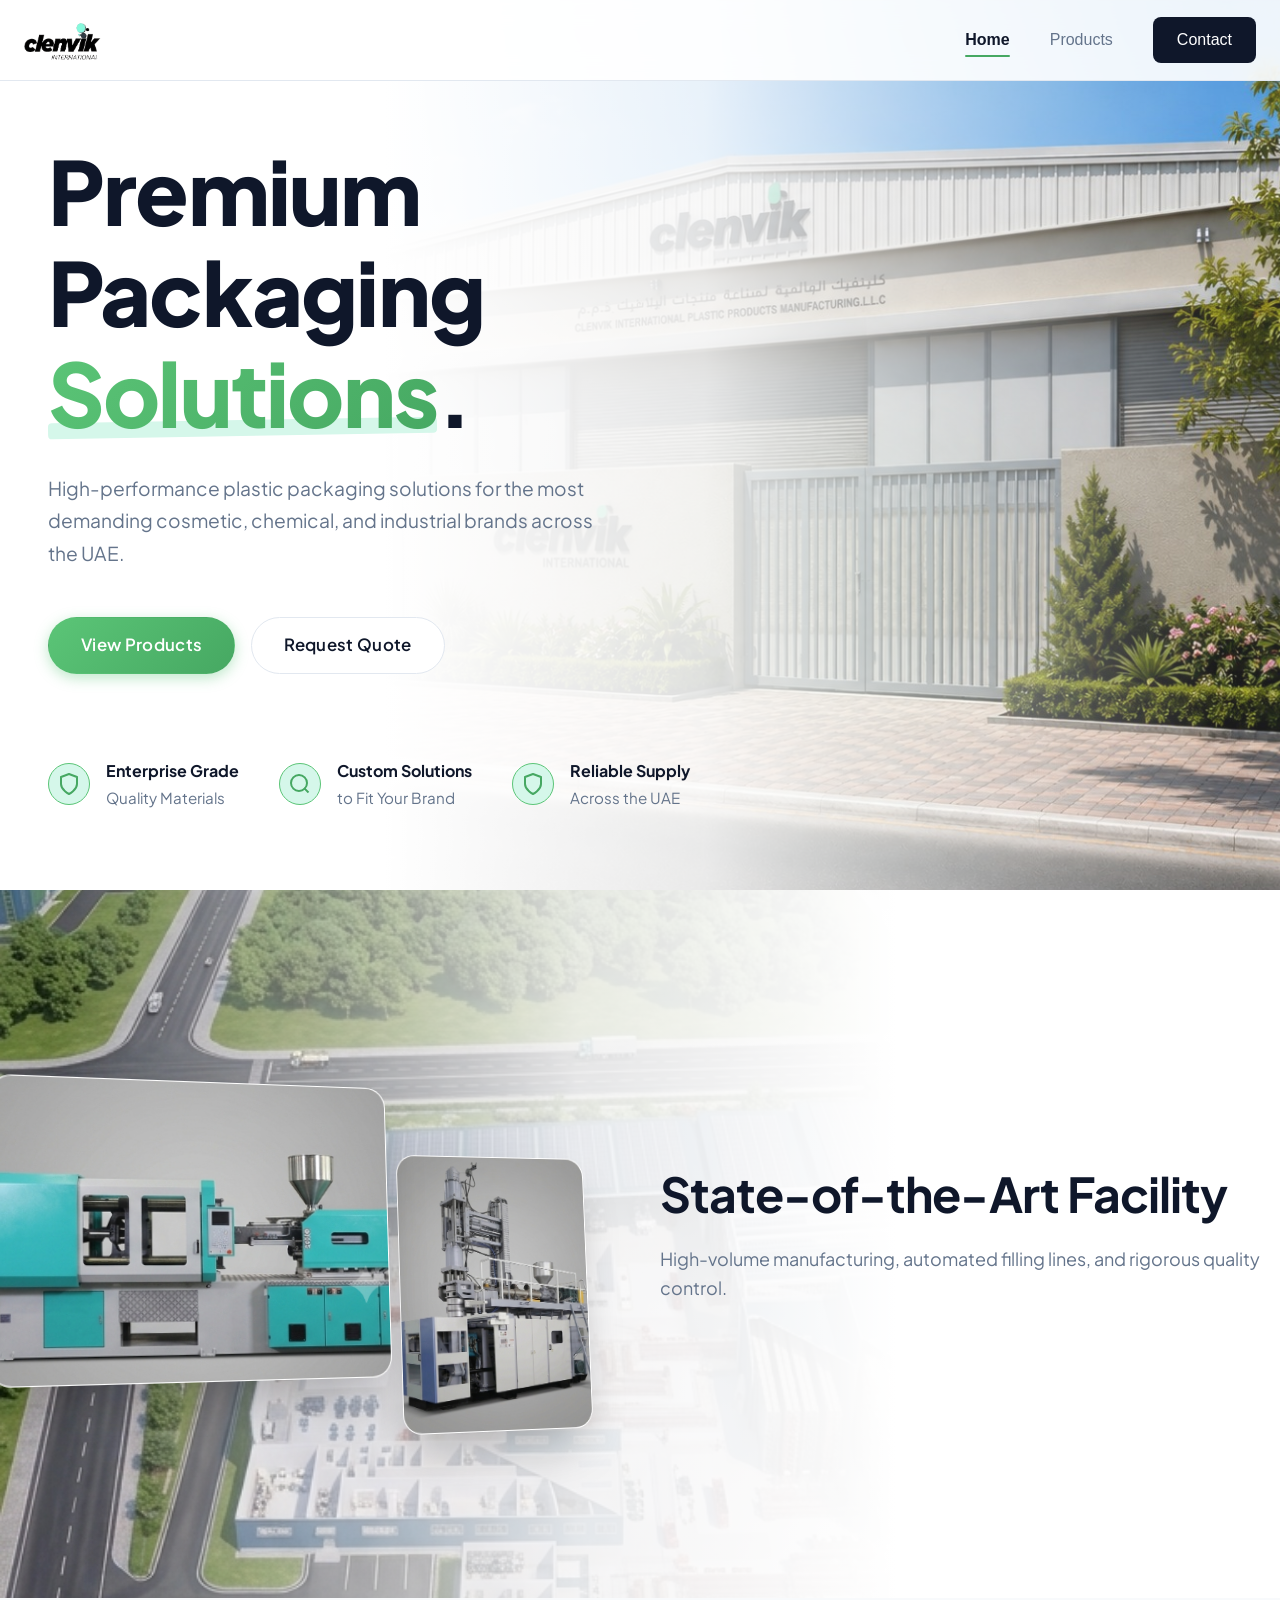
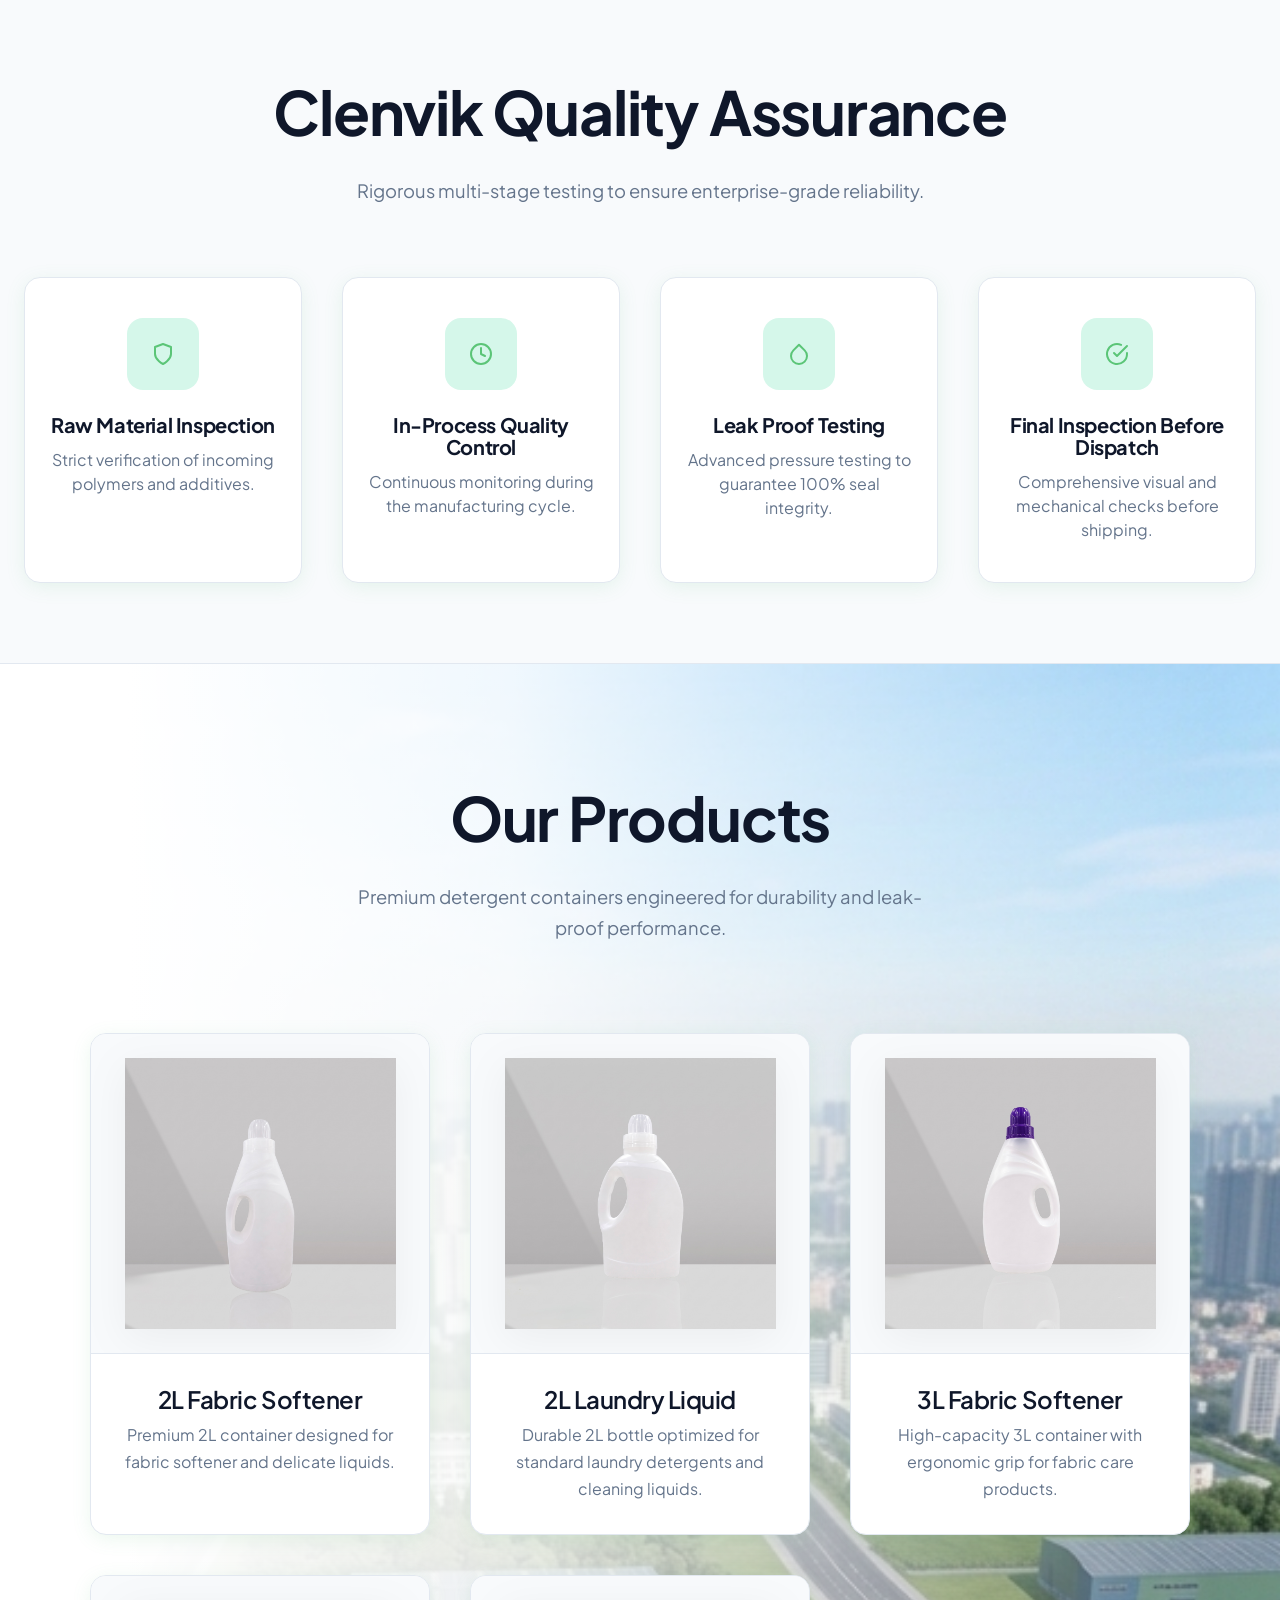
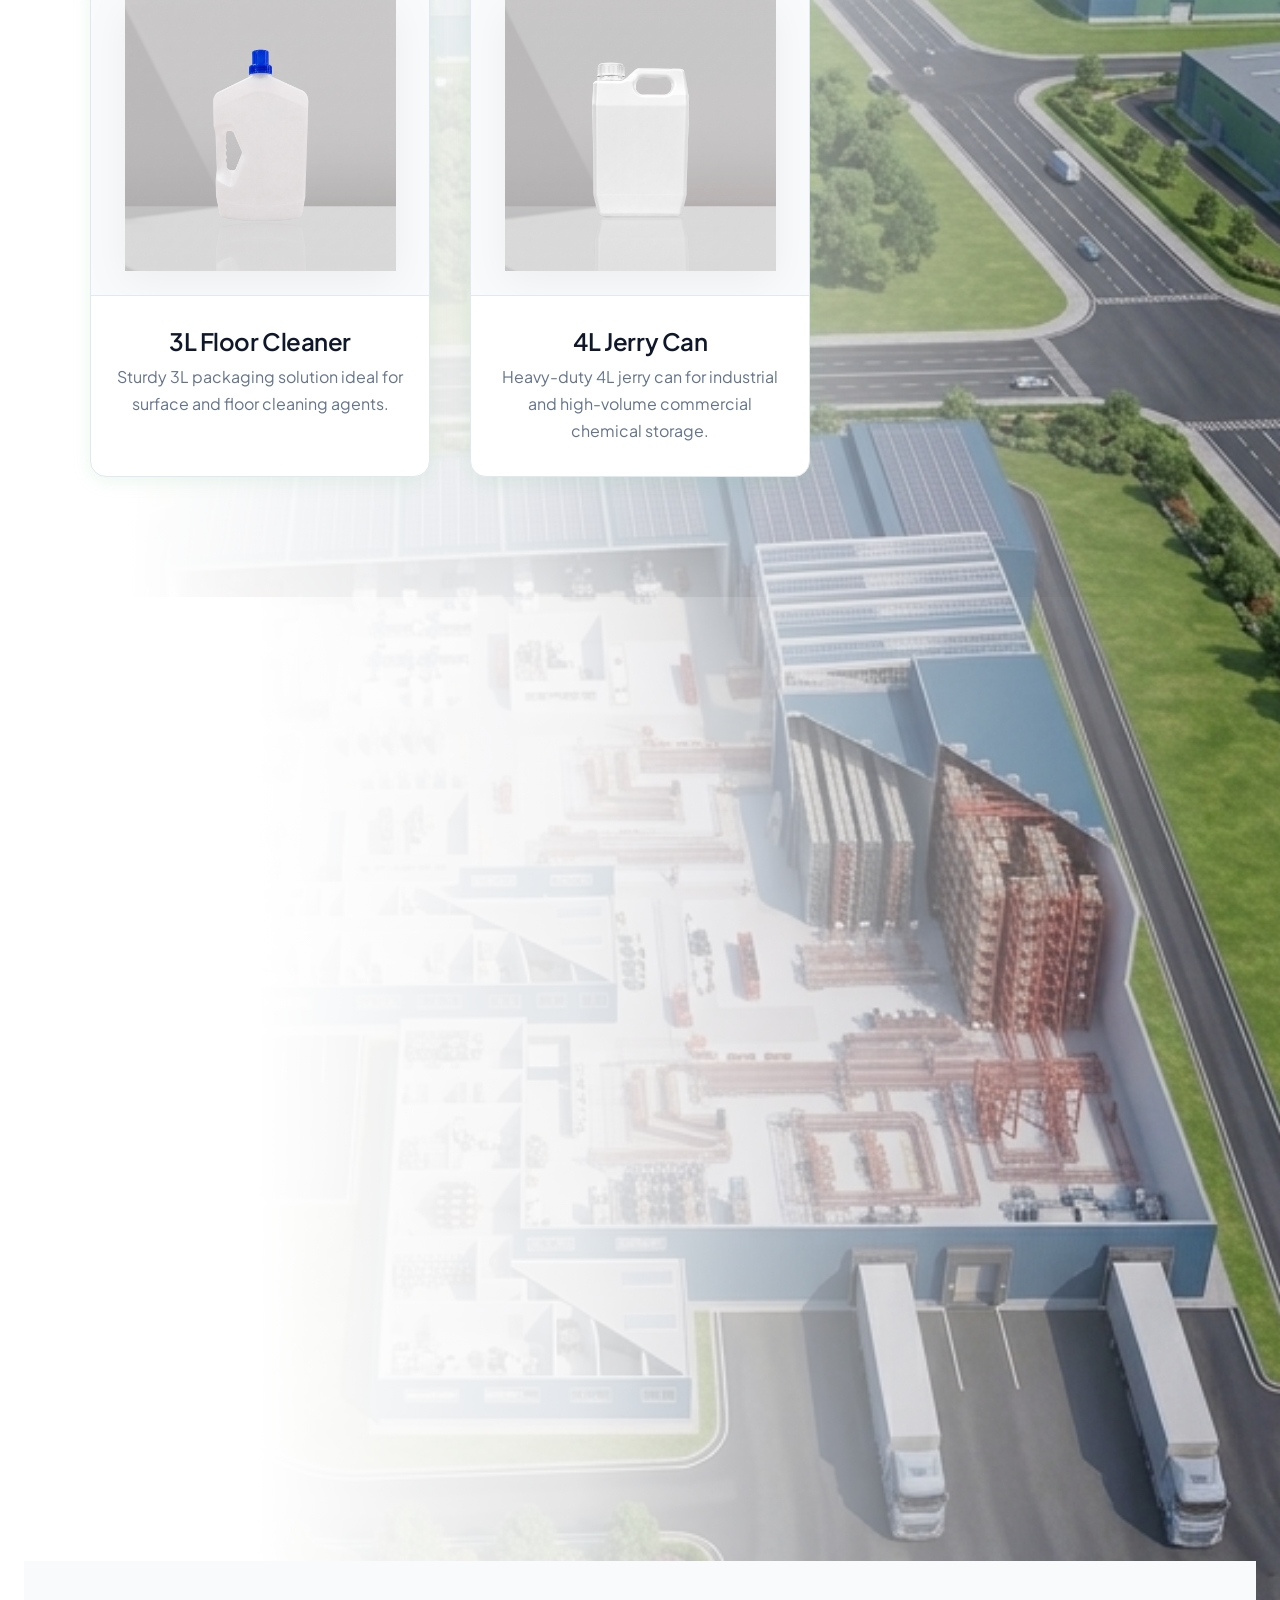
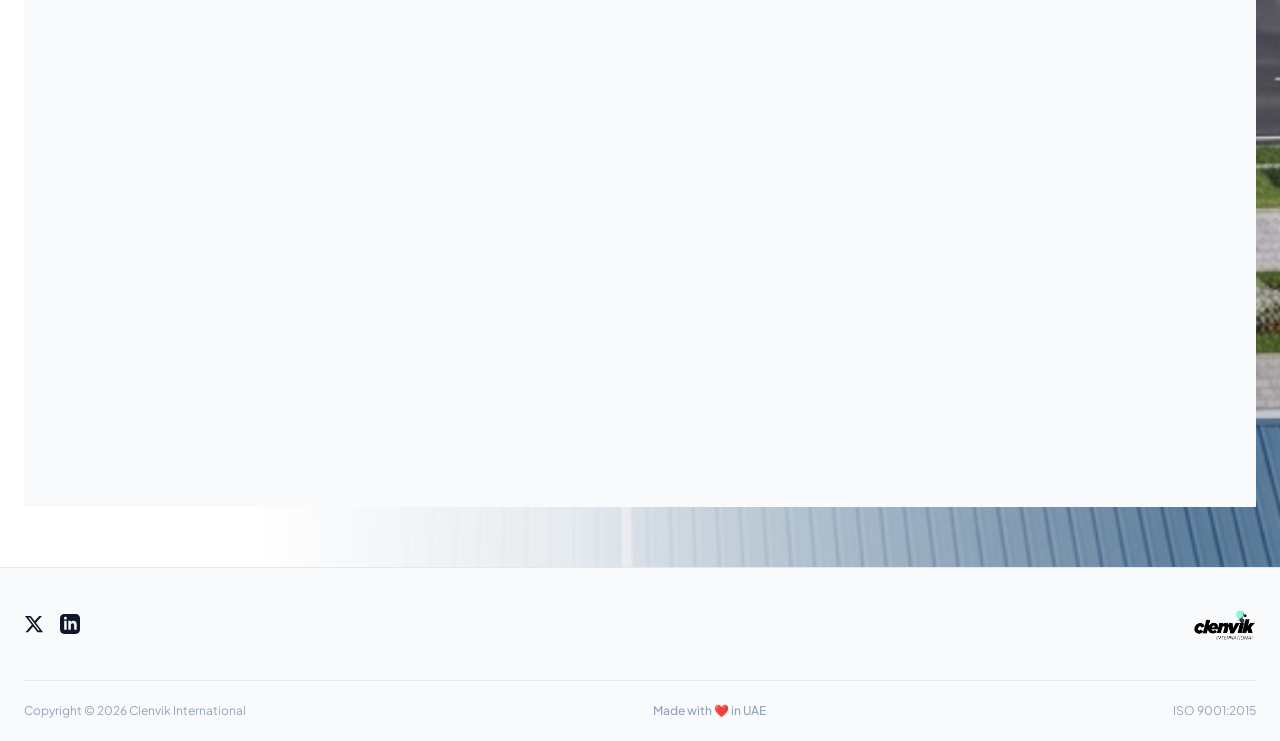
==== commit 71498174: "fix: update company name in footer copyright text" ====
--- a/index.html
+++ b/index.html
@@ -325,7 +325,7 @@
                 </div>
             </div>
             <div class="footer-copyright-row">
-                <p>Copyright &copy; <span id="year"></span> Clenvik Manufacturing</p>
+                <p>Copyright &copy; <span id="year"></span> Clenvik International</p>
                 <a href="https://viz38.github.io" target="_blank" rel="noopener noreferrer" class="made-with-love">Made with ❤️ in UAE</a>
                 <div class="footer-legal">
                     <a href="#">ISO 9001:2015</a>
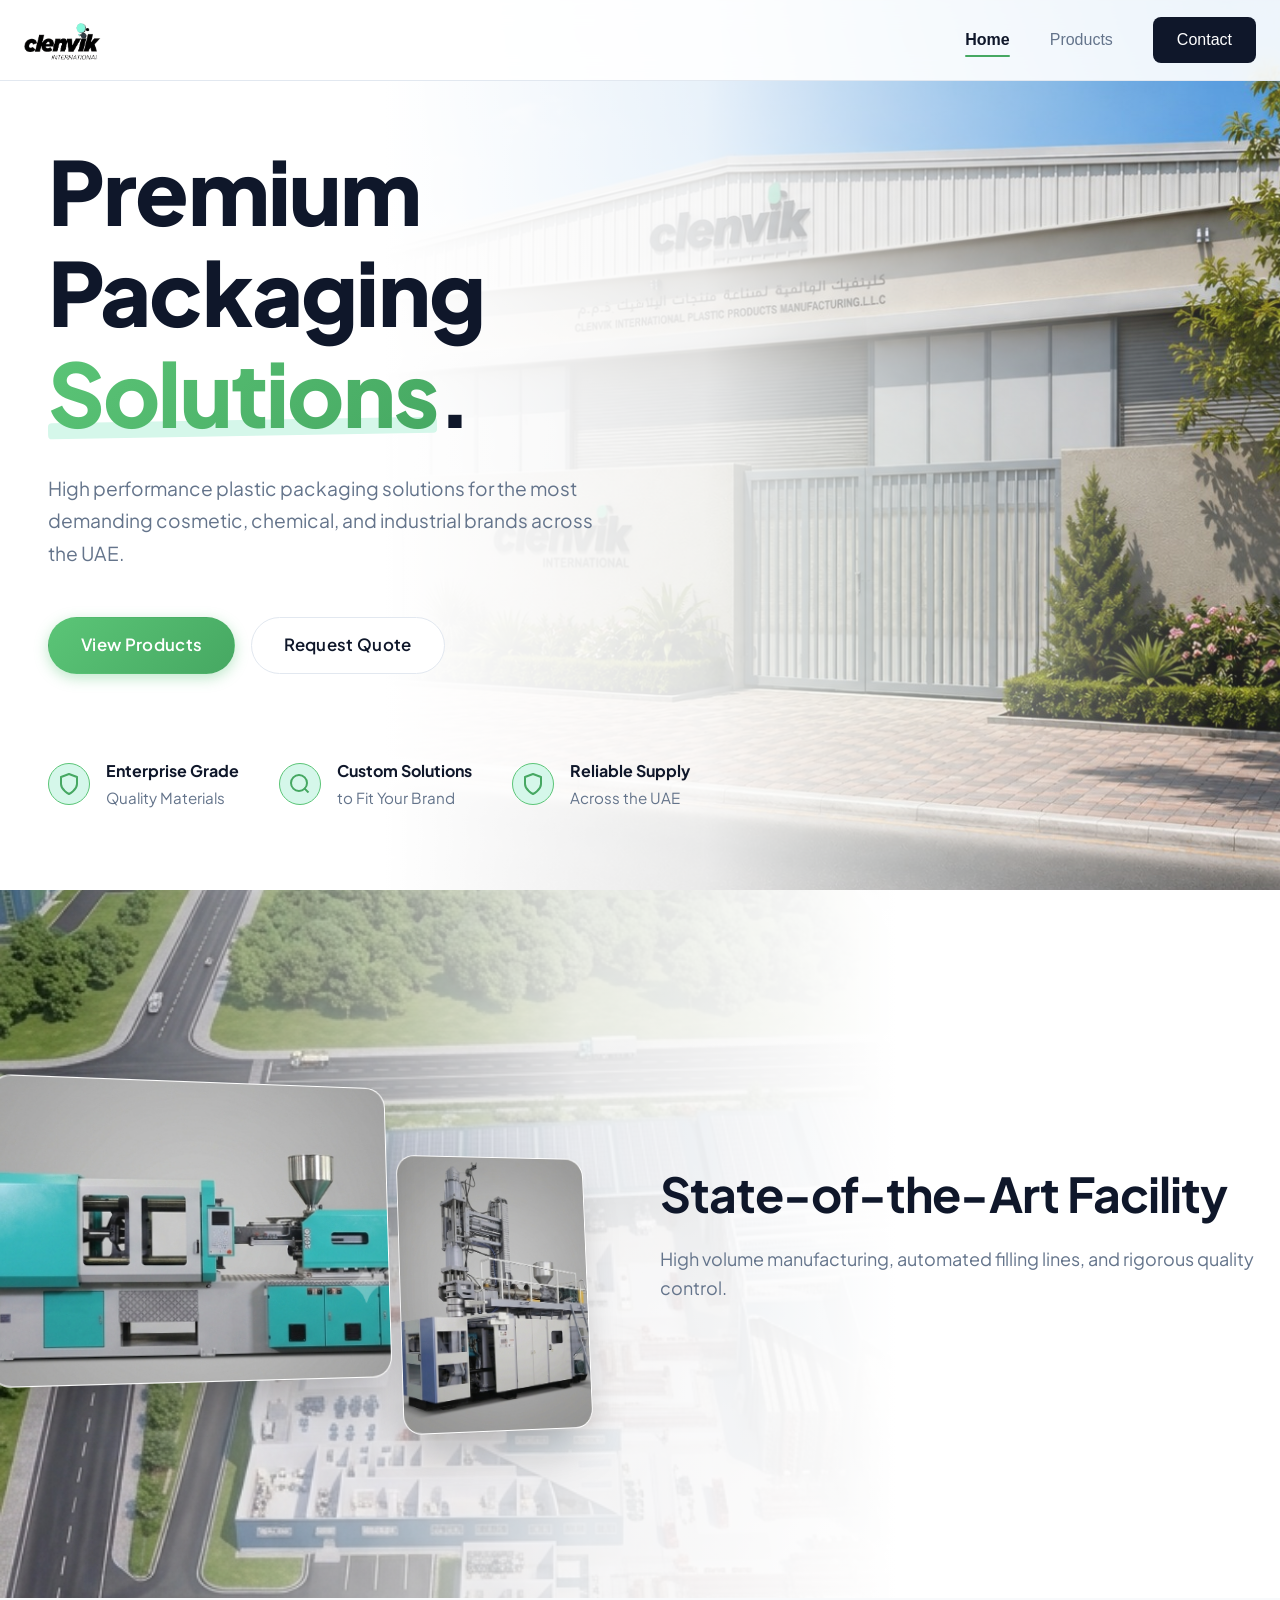
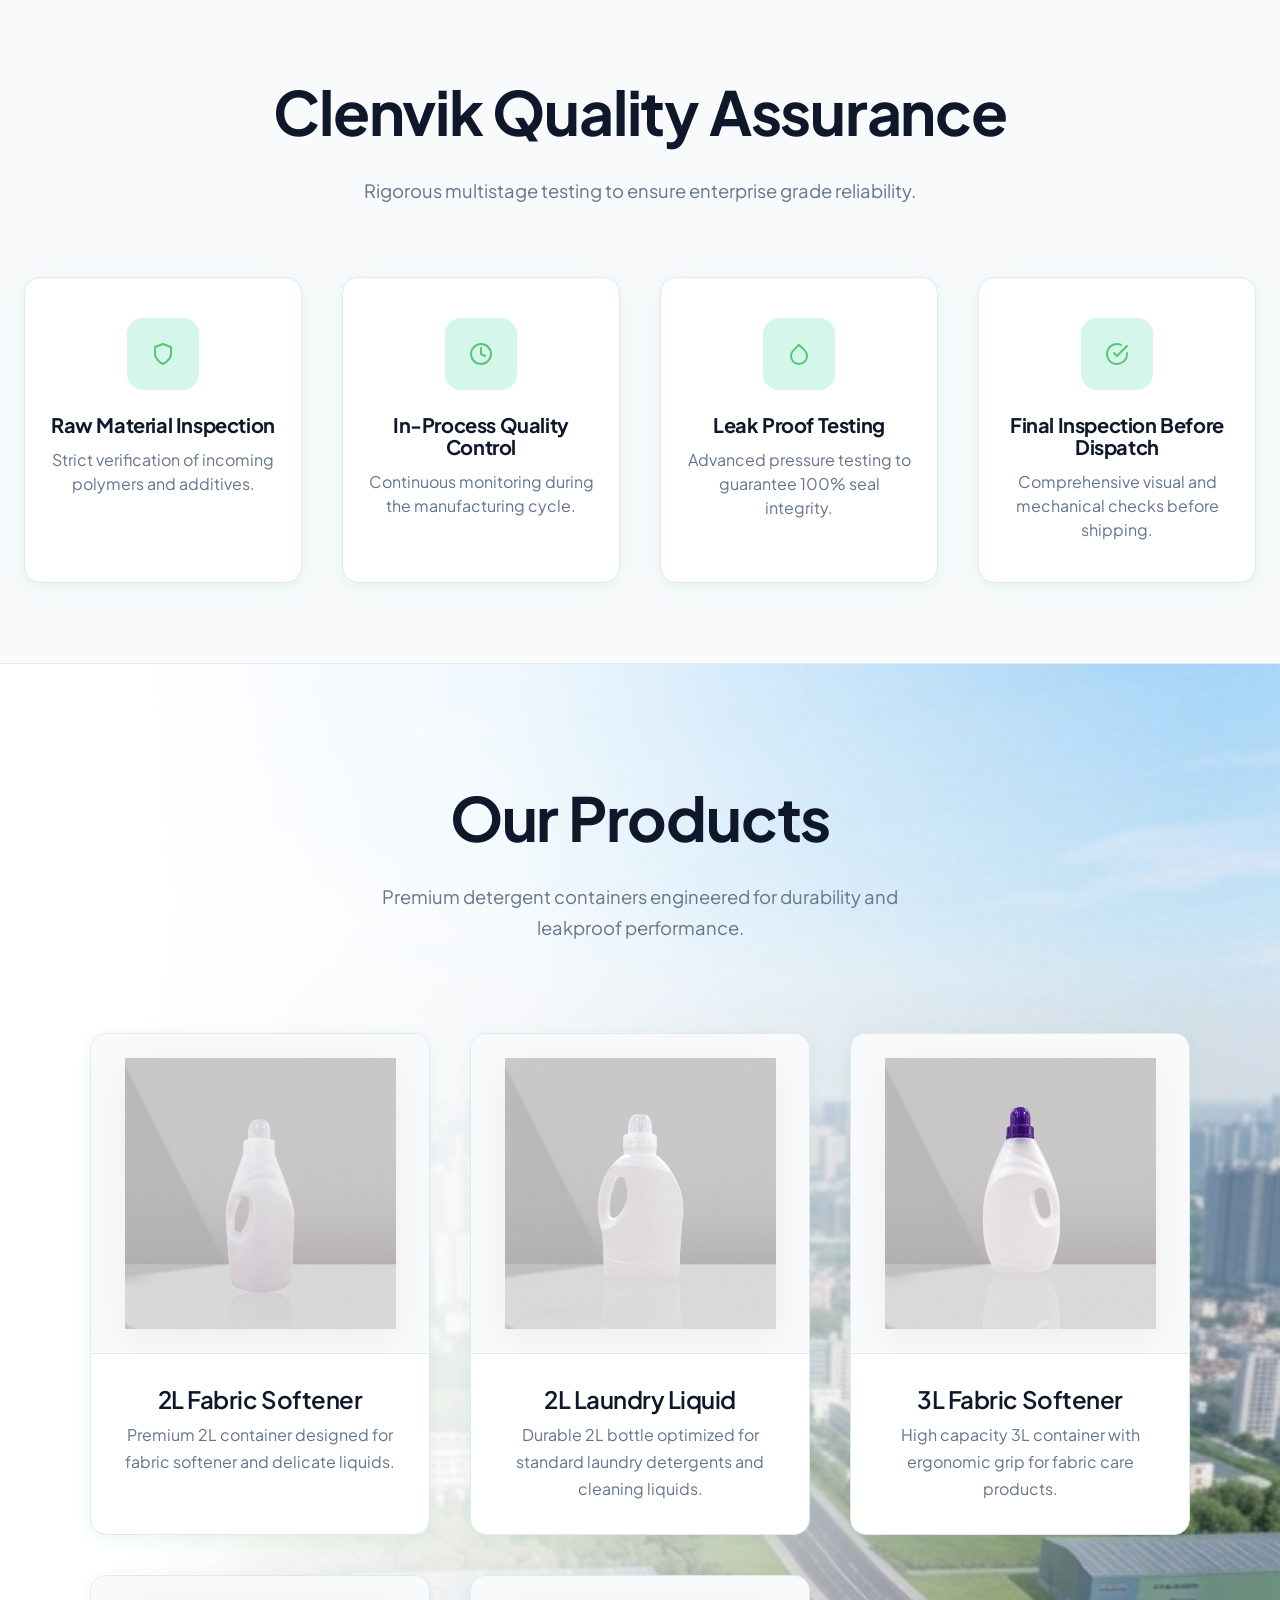
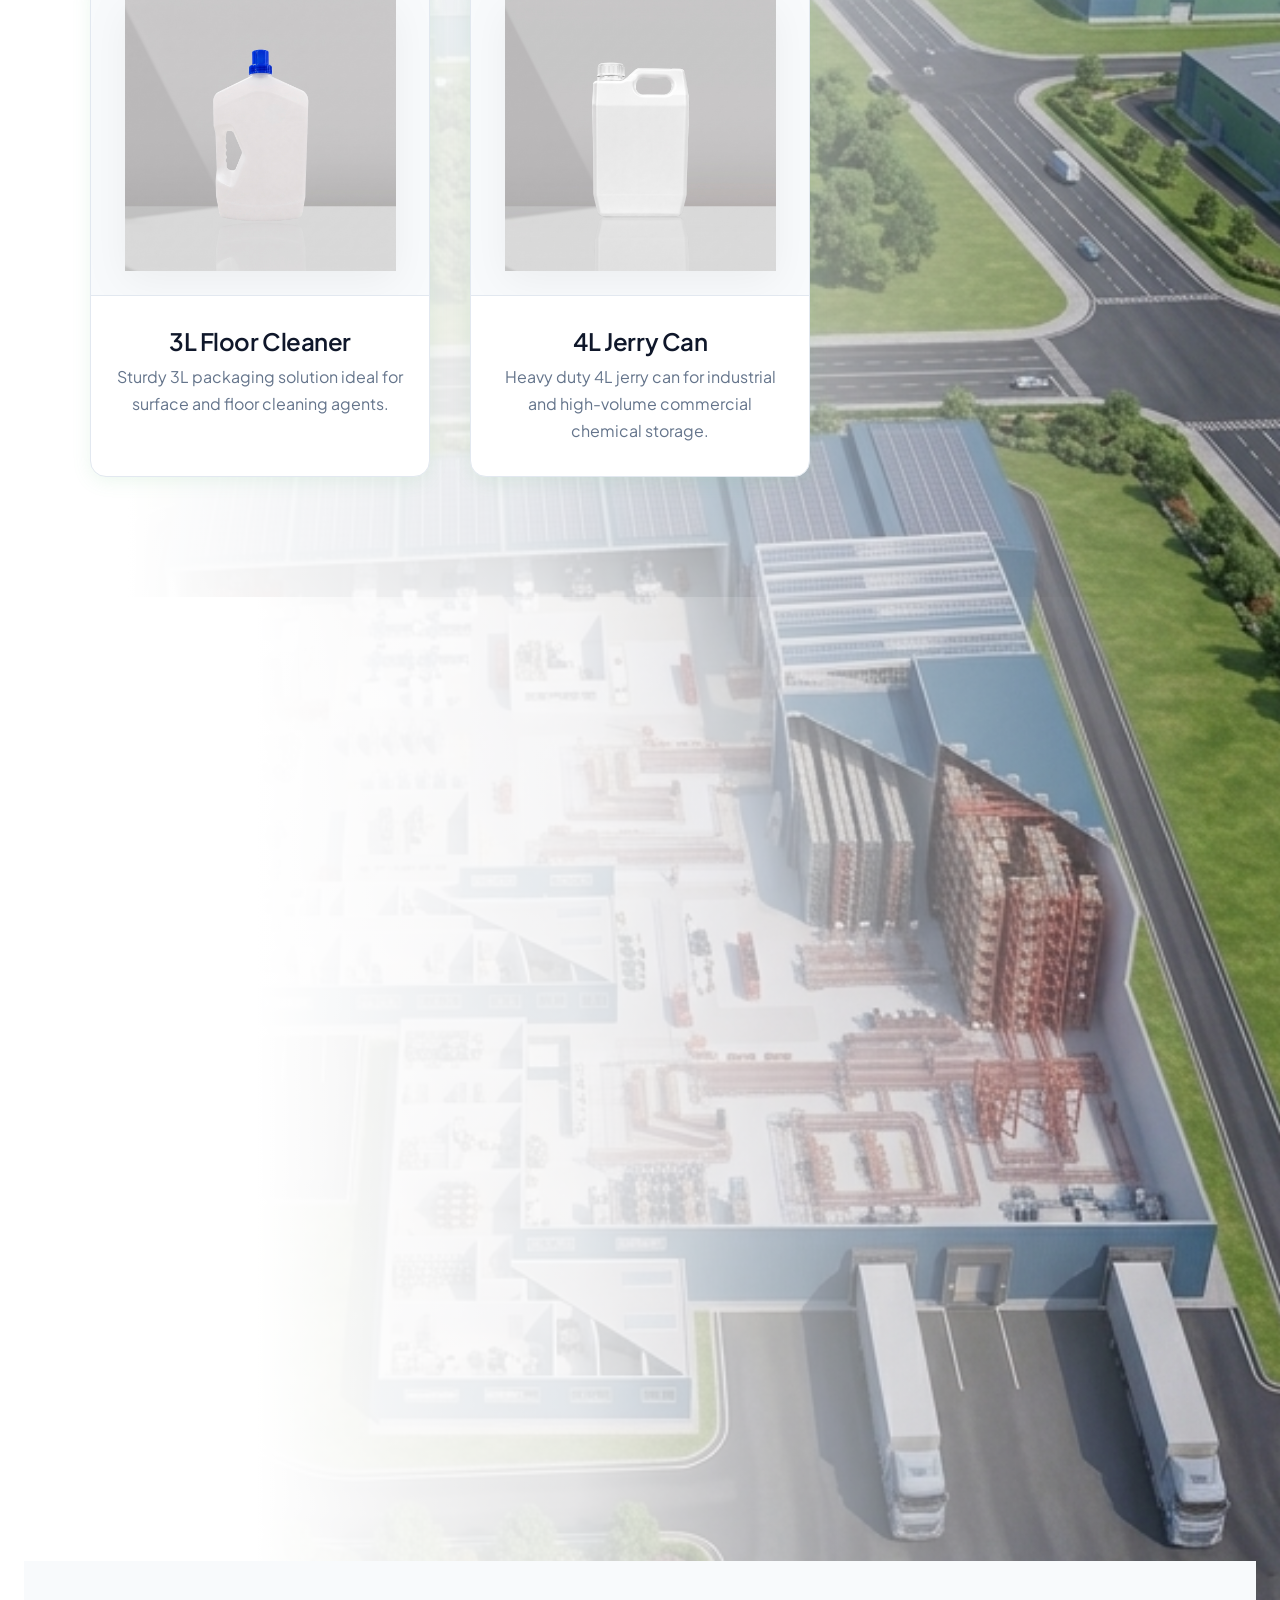
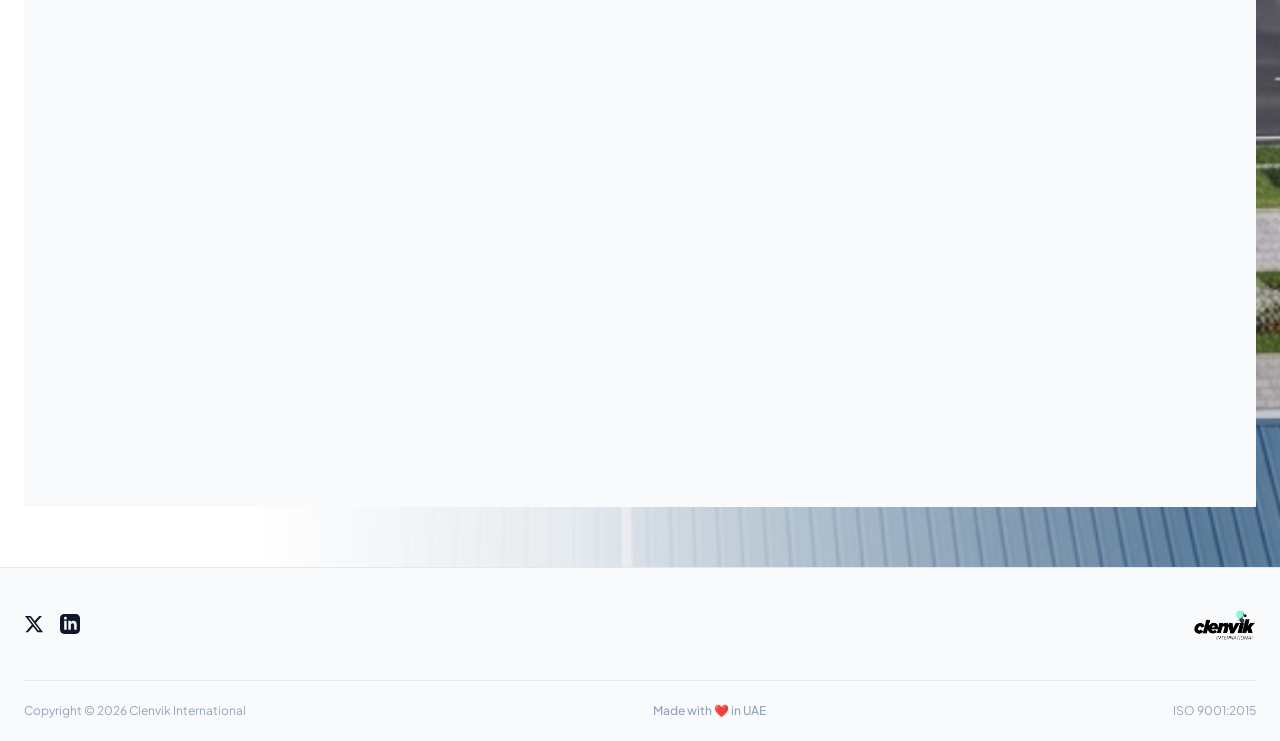
==== commit f36c0a22: "Typo fix" ====
--- a/index.html
+++ b/index.html
@@ -44,7 +44,7 @@
             <div class="hero-content">
                 <div class="hero-text-col">
                     <h1 class="stagger-up delay-100">Premium Packaging<br><span class="gradient-text underline-decor">Solutions</span>.</h1>
-                    <p class="stagger-up delay-200">High-performance plastic packaging solutions for the most demanding cosmetic, chemical, and industrial brands across the UAE.</p>
+                    <p class="stagger-up delay-200">High performance plastic packaging solutions for the most demanding cosmetic, chemical, and industrial brands across the UAE.</p>
                     <div class="hero-actions">
                         <a href="#products" class="btn btn-primary">View Products</a>
                         <a href="#contact" class="btn btn-secondary">Request Quote</a>
@@ -92,7 +92,7 @@
                 
                 <div class="facility-text-col stagger-up delay-100">
                     <h2>State-of-the-Art Facility</h2>
-                    <p>High-volume manufacturing, automated filling lines, and rigorous quality control.</p>
+                    <p>High volume manufacturing, automated filling lines, and rigorous quality control.</p>
                 </div>
             </div>
         </section>
@@ -101,7 +101,7 @@
             <div class="container">
                 <div class="section-head stagger-up" style="margin-bottom: 50px;">
                     <h2>Clenvik Quality Assurance</h2>
-                    <p>Rigorous multi-stage testing to ensure enterprise-grade reliability.</p>
+                    <p>Rigorous multistage testing to ensure enterprise grade reliability.</p>
                 </div>
                 <div class="value-props-grid">
                     <div class="prop-card stagger-up delay-100">
@@ -142,7 +142,7 @@
             <div class="container">
                 <div class="section-head text-left stagger-up">
                     <h2>Our Products</h2>
-                    <p>Premium detergent containers engineered for durability and leak-proof performance.</p>
+                    <p>Premium detergent containers engineered for durability and leakproof performance.</p>
                 </div>
                 
                 <div class="category-grid">
@@ -173,7 +173,7 @@
                         </div>
                         <div class="catalog-content">
                             <h3>3L Fabric Softener</h3>
-                            <p>High-capacity 3L container with ergonomic grip for fabric care products.</p>
+                            <p>High capacity 3L container with ergonomic grip for fabric care products.</p>
                         </div>
                     </div>
 
@@ -193,7 +193,7 @@
                         </div>
                         <div class="catalog-content">
                             <h3>4L Jerry Can</h3>
-                            <p>Heavy-duty 4L jerry can for industrial and high-volume commercial chemical storage.</p>
+                            <p>Heavy duty 4L jerry can for industrial and high-volume commercial chemical storage.</p>
                         </div>
                     </div>
                     
@@ -221,7 +221,7 @@
                                 </div>
                                 <div>
                                     <h4>Rapid Prototyping</h4>
-                                    <p>Get 3D printed mold samples in as little as 14 days before committing to high-volume steel tooling.</p>
+                                    <p>Get 3D printed mold samples in as little as 14 days before committing to high volume steel tooling.</p>
                                 </div>
                             </div>
                             <div class="trust-point stagger-up delay-200">
@@ -230,7 +230,7 @@
                                 </div>
                                 <div>
                                     <h4>ISO Compliance</h4>
-                                    <p>Full traceability and documentation provided for cosmetic and food-grade runs.</p>
+                                    <p>Full traceability and documentation provided for cosmetic and food grade runs.</p>
                                 </div>
                             </div>
                             <div class="trust-point stagger-up delay-300">
@@ -239,7 +239,7 @@
                                 </div>
                                 <div>
                                     <h4>UAE-Wide Shipping</h4>
-                                    <p>Optimized palletizing and logistics partnerships to ensure safe, cost-effective delivery across the UAE.</p>
+                                    <p>Optimized palletizing and logistics partnerships to ensure safe, cost effective delivery across the UAE.</p>
                                 </div>
                             </div>
                         </div>
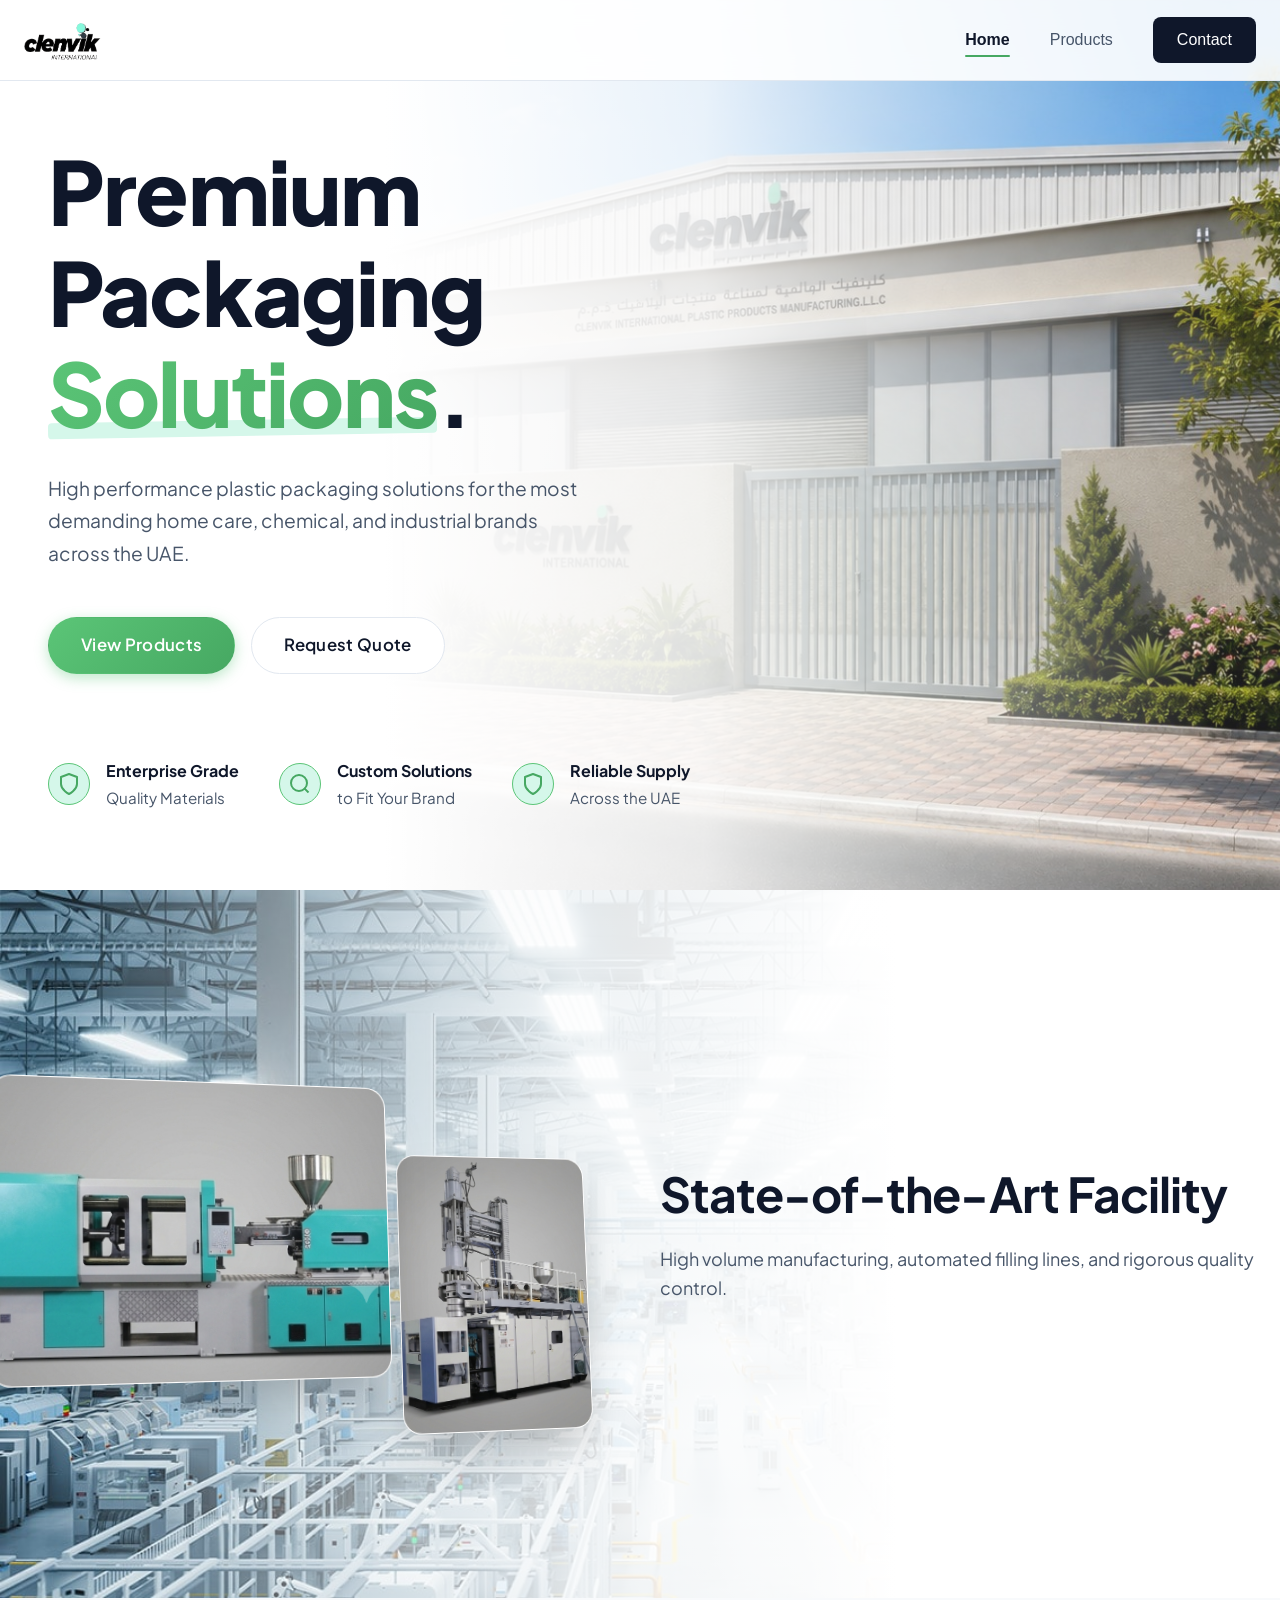
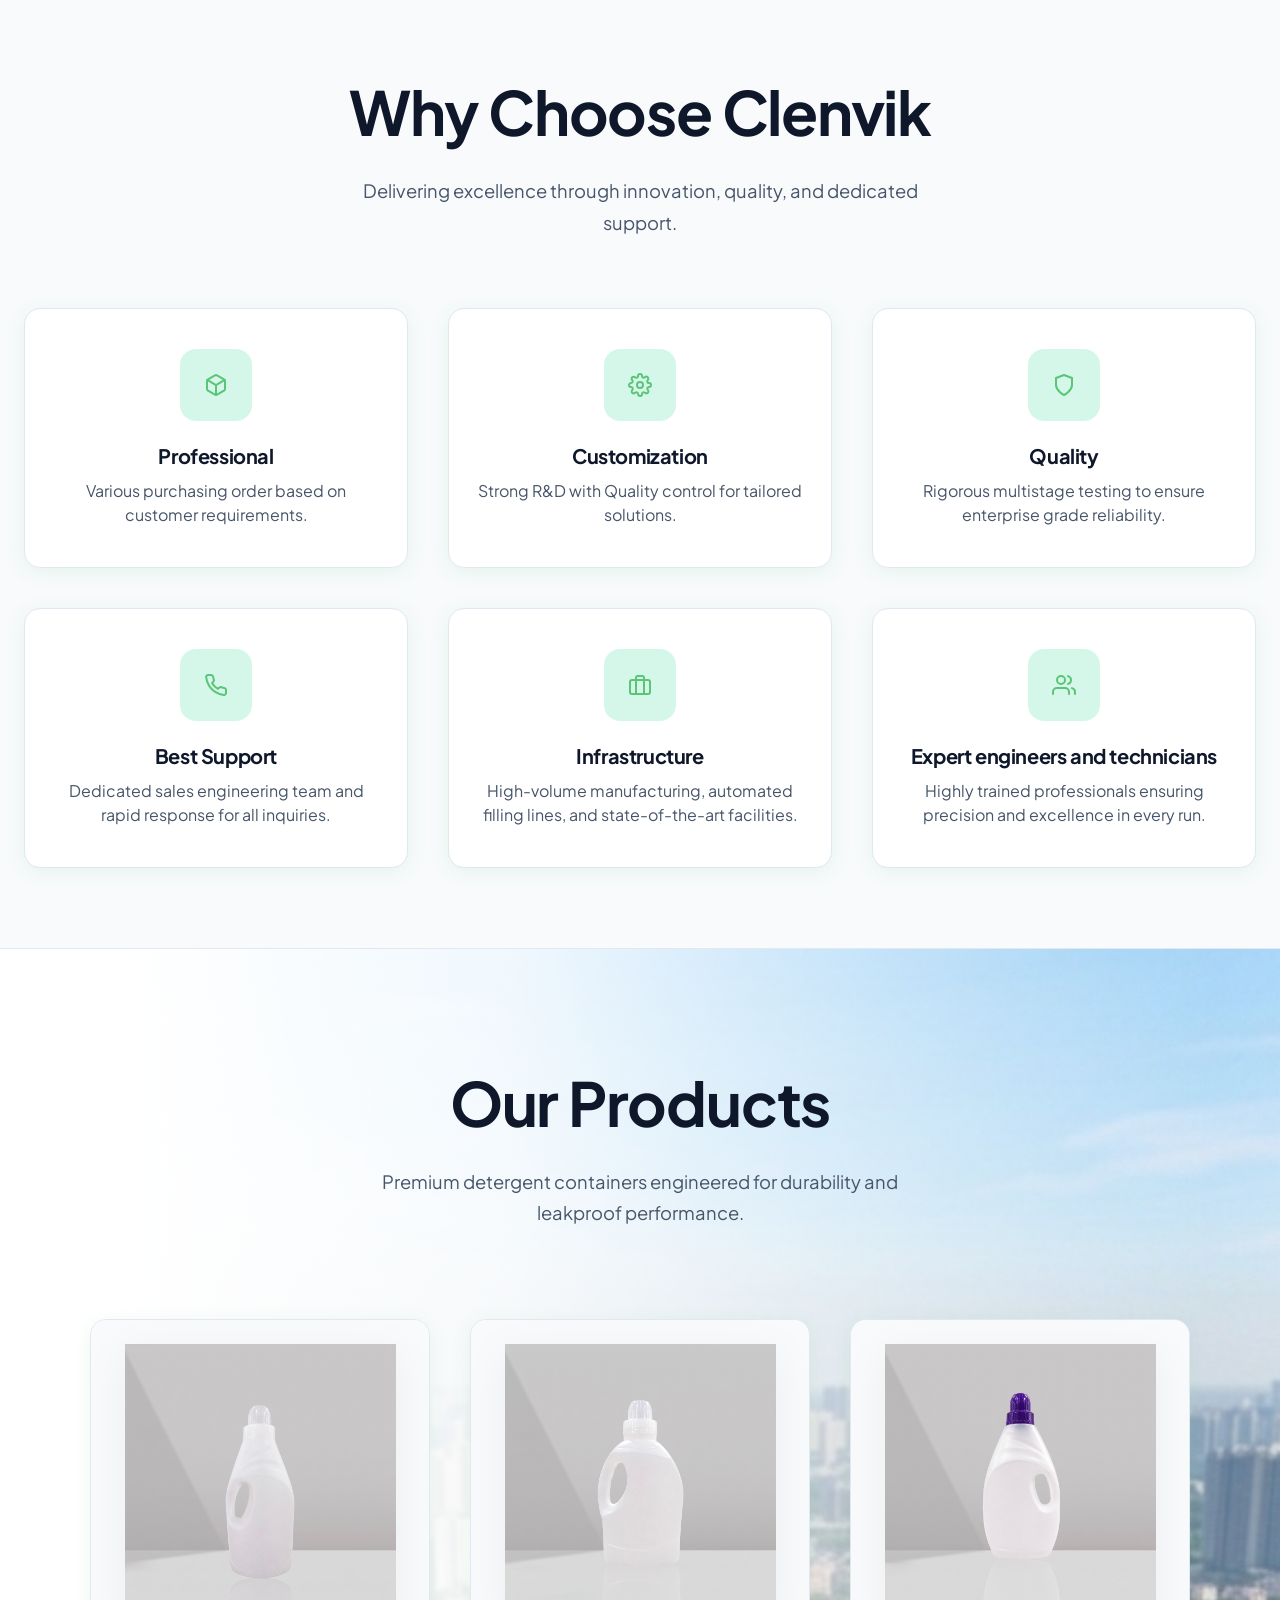
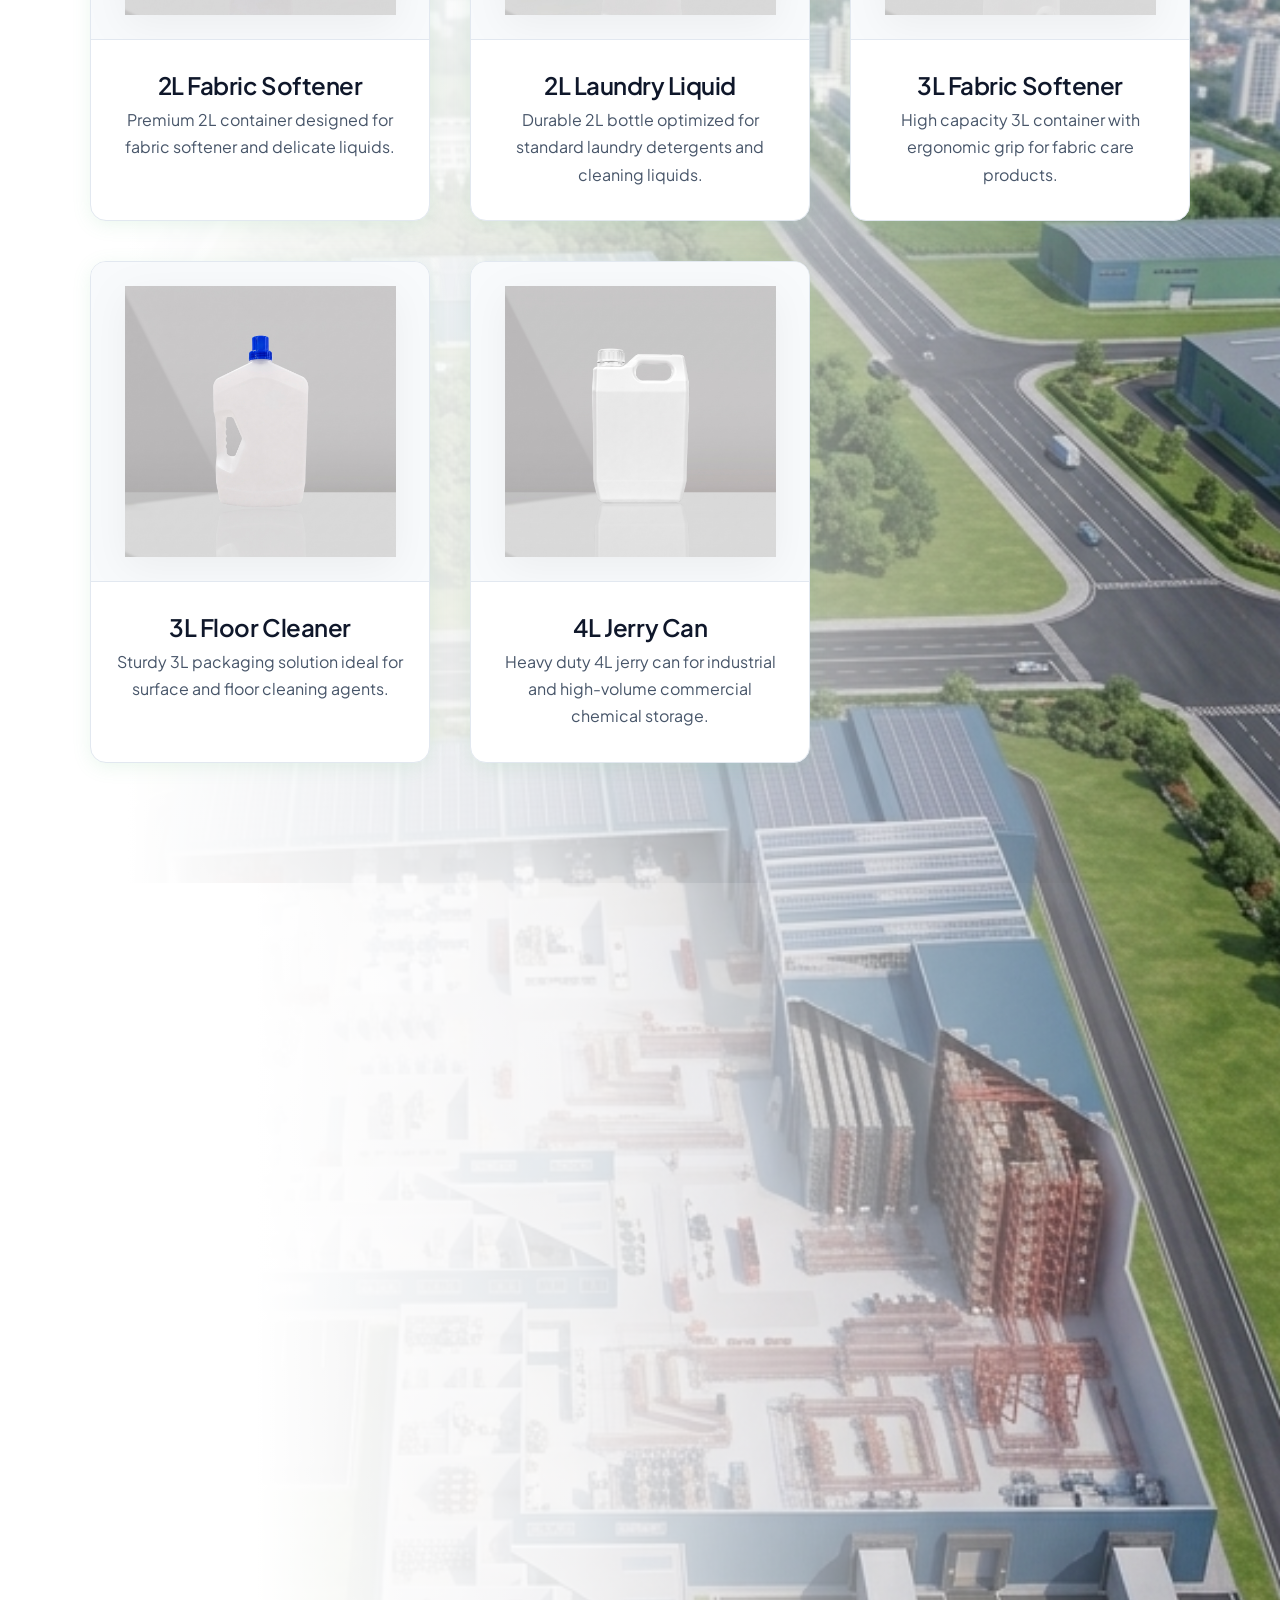
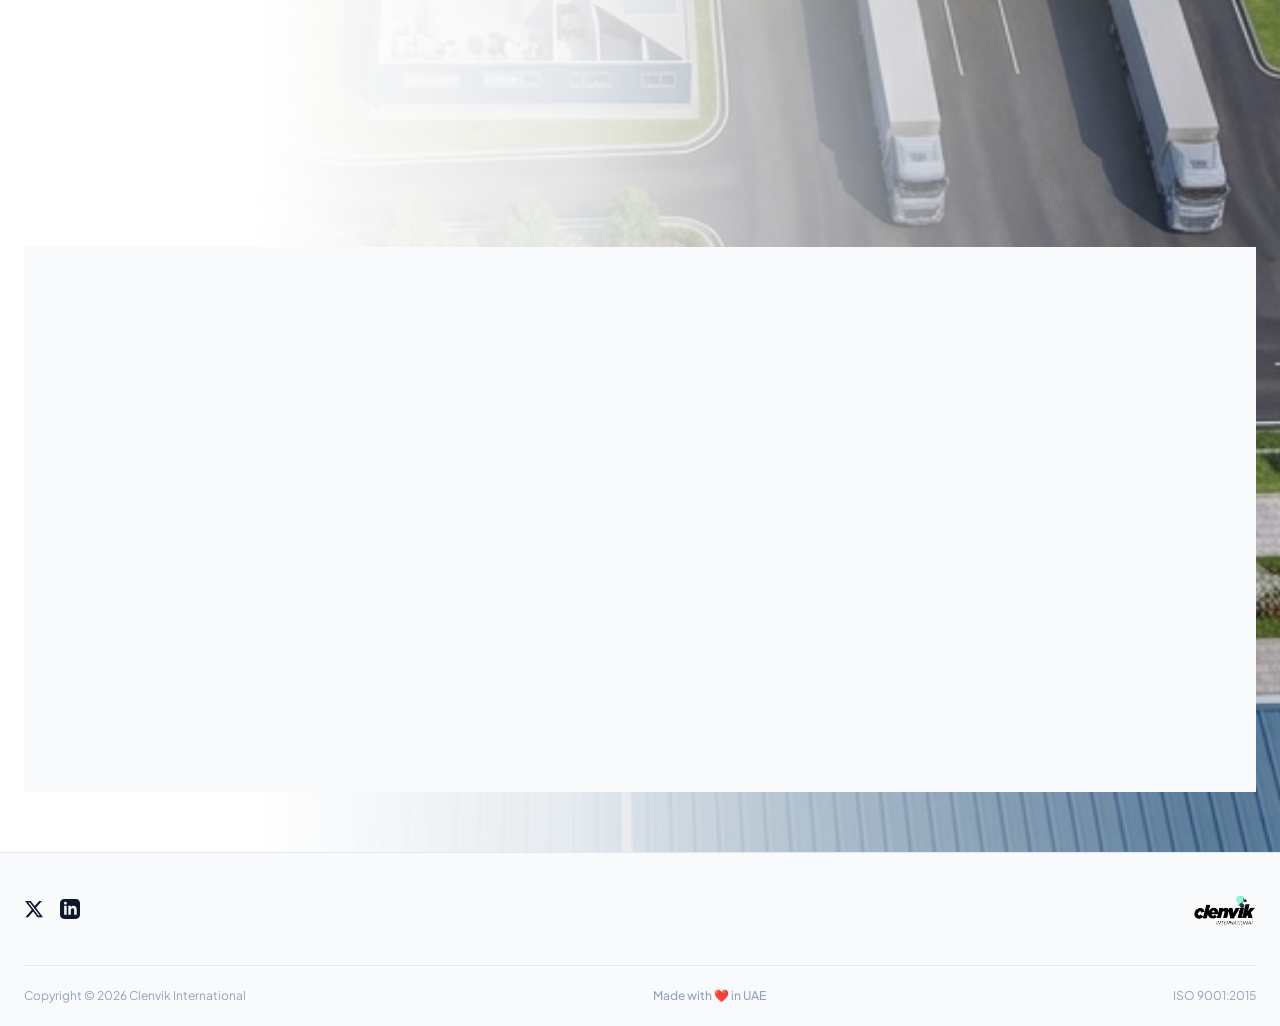
==== commit 6bd15d73: "feat: update homepage content, restructure value proposition section, and refine global styling and " ====
--- a/index.html
+++ b/index.html
@@ -44,7 +44,7 @@
             <div class="hero-content">
                 <div class="hero-text-col">
                     <h1 class="stagger-up delay-100">Premium Packaging<br><span class="gradient-text underline-decor">Solutions</span>.</h1>
-                    <p class="stagger-up delay-200">High performance plastic packaging solutions for the most demanding cosmetic, chemical, and industrial brands across the UAE.</p>
+                    <p class="stagger-up delay-200">High performance plastic packaging solutions for the most demanding home care, chemical, and industrial brands across the UAE.</p>
                     <div class="hero-actions">
                         <a href="#products" class="btn btn-primary">View Products</a>
                         <a href="#contact" class="btn btn-secondary">Request Quote</a>
@@ -100,37 +100,51 @@
         <section class="value-props">
             <div class="container">
                 <div class="section-head stagger-up" style="margin-bottom: 50px;">
-                    <h2>Clenvik Quality Assurance</h2>
-                    <p>Rigorous multistage testing to ensure enterprise grade reliability.</p>
+                    <h2>Why Choose Clenvik</h2>
+                    <p>Delivering excellence through innovation, quality, and dedicated support.</p>
                 </div>
                 <div class="value-props-grid">
                     <div class="prop-card stagger-up delay-100">
                         <div class="prop-icon">
+                            <svg xmlns="http://www.w3.org/2000/svg" width="24" height="24" viewBox="0 0 24 24" fill="none" stroke="currentColor" stroke-width="2" stroke-linecap="round" stroke-linejoin="round"><path d="M21 16V8a2 2 0 0 0-1-1.73l-7-4a2 2 0 0 0-2 0l-7 4A2 2 0 0 0 3 8v8a2 2 0 0 0 1 1.73l7 4a2 2 0 0 0 2 0l7-4A2 2 0 0 0 21 16z"></path><polyline points="3.27 6.96 12 12.01 20.73 6.96"></polyline><line x1="12" y1="22.08" x2="12" y2="12"></line></svg>
+                        </div>
+                        <h4>Professional</h4>
+                        <p>Various purchasing order based on customer requirements.</p>
+                    </div>
+                    <div class="prop-card stagger-up delay-200">
+                        <div class="prop-icon">
+                            <svg xmlns="http://www.w3.org/2000/svg" width="24" height="24" viewBox="0 0 24 24" fill="none" stroke="currentColor" stroke-width="2" stroke-linecap="round" stroke-linejoin="round"><circle cx="12" cy="12" r="3"></circle><path d="M19.4 15a1.65 1.65 0 0 0 .33 1.82l.06.06a2 2 0 0 1 0 2.83 2 2 0 0 1-2.83 0l-.06-.06a1.65 1.65 0 0 0-1.82-.33 1.65 1.65 0 0 0-1 1.51V21a2 2 0 0 1-2 2 2 2 0 0 1-2-2v-.09A1.65 1.65 0 0 0 9 19.4a1.65 1.65 0 0 0-1.82.33l-.06.06a2 2 0 0 1-2.83 0 2 2 0 0 1 0-2.83l.06-.06a1.65 1.65 0 0 0 .33-1.82 1.65 1.65 0 0 0-1.51-1H3a2 2 0 0 1-2-2 2 2 0 0 1 2-2h.09A1.65 1.65 0 0 0 4.6 9a1.65 1.65 0 0 0-.33-1.82l-.06-.06a2 2 0 0 1 0-2.83 2 2 0 0 1 2.83 0l.06.06a1.65 1.65 0 0 0 1.82.33H9a1.65 1.65 0 0 0 1-1.51V3a2 2 0 0 1 2-2 2 2 0 0 1 2 2v.09a1.65 1.65 0 0 0 1 1.51 1.65 1.65 0 0 0 1.82-.33l.06-.06a2 2 0 0 1 2.83 0 2 2 0 0 1 0 2.83l-.06.06a1.65 1.65 0 0 0-.33 1.82V9a1.65 1.65 0 0 0 1.51 1H21a2 2 0 0 1 2 2 2 2 0 0 1-2 2h-.09a1.65 1.65 0 0 0-1.51 1z"></path></svg>
+                        </div>
+                        <h4>Customization</h4>
+                        <p>Strong R&D with Quality control for tailored solutions.</p>
+                    </div>
+                    <div class="prop-card stagger-up delay-300">
+                        <div class="prop-icon">
                             <svg xmlns="http://www.w3.org/2000/svg" width="24" height="24" viewBox="0 0 24 24" fill="none" stroke="currentColor" stroke-width="2" stroke-linecap="round" stroke-linejoin="round"><path d="M12 22s8-4 8-10V5l-8-3-8 3v7c0 6 8 10 8 10z"/></svg>
                         </div>
-                        <h4>Raw Material Inspection</h4>
-                        <p>Strict verification of incoming polymers and additives.</p>
-                    </div>
-                    <div class="prop-card stagger-up delay-200">
-                        <div class="prop-icon">
-                            <svg xmlns="http://www.w3.org/2000/svg" width="24" height="24" viewBox="0 0 24 24" fill="none" stroke="currentColor" stroke-width="2" stroke-linecap="round" stroke-linejoin="round"><circle cx="12" cy="12" r="10"/><path d="M12 6v6l4 2"/></svg>
-                        </div>
-                        <h4>In-Process Quality Control</h4>
-                        <p>Continuous monitoring during the manufacturing cycle.</p>
-                    </div>
-                    <div class="prop-card stagger-up delay-300">
-                        <div class="prop-icon">
-                            <svg xmlns="http://www.w3.org/2000/svg" width="24" height="24" viewBox="0 0 24 24" fill="none" stroke="currentColor" stroke-width="2" stroke-linecap="round" stroke-linejoin="round"><path d="M12 2.69l5.66 5.66a8 8 0 1 1-11.31 0z"/></svg>
-                        </div>
-                        <h4>Leak Proof Testing</h4>
-                        <p>Advanced pressure testing to guarantee 100% seal integrity.</p>
+                        <h4>Quality</h4>
+                        <p>Rigorous multistage testing to ensure enterprise grade reliability.</p>
                     </div>
                     <div class="prop-card stagger-up delay-400">
                         <div class="prop-icon">
-                            <svg xmlns="http://www.w3.org/2000/svg" width="24" height="24" viewBox="0 0 24 24" fill="none" stroke="currentColor" stroke-width="2" stroke-linecap="round" stroke-linejoin="round"><path d="M22 11.08V12a10 10 0 1 1-5.93-9.14"/><polyline points="22 4 12 14.01 9 11.01"/></svg>
-                        </div>
-                        <h4>Final Inspection Before Dispatch</h4>
-                        <p>Comprehensive visual and mechanical checks before shipping.</p>
+                            <svg xmlns="http://www.w3.org/2000/svg" width="24" height="24" viewBox="0 0 24 24" fill="none" stroke="currentColor" stroke-width="2" stroke-linecap="round" stroke-linejoin="round"><path d="M22 16.92v3a2 2 0 0 1-2.18 2 19.79 19.79 0 0 1-8.63-3.07 19.5 19.5 0 0 1-6-6 19.79 19.79 0 0 1-3.07-8.67A2 2 0 0 1 4.11 2h3a2 2 0 0 1 2 1.72 12.84 12.84 0 0 0 .7 2.81 2 2 0 0 1-.45 2.11L8.09 9.91a16 16 0 0 0 6 6l1.27-1.27a2 2 0 0 1 2.11-.45 12.84 12.84 0 0 0 2.81.7A2 2 0 0 1 22 16.92z"></path></svg>
+                        </div>
+                        <h4>Best Support</h4>
+                        <p>Dedicated sales engineering team and rapid response for all inquiries.</p>
+                    </div>
+                    <div class="prop-card stagger-up delay-500">
+                        <div class="prop-icon">
+                            <svg xmlns="http://www.w3.org/2000/svg" width="24" height="24" viewBox="0 0 24 24" fill="none" stroke="currentColor" stroke-width="2" stroke-linecap="round" stroke-linejoin="round"><rect x="2" y="7" width="20" height="14" rx="2" ry="2"></rect><path d="M16 21V5a2 2 0 0 0-2-2h-4a2 2 0 0 0-2 2v16"></path></svg>
+                        </div>
+                        <h4>Infrastructure</h4>
+                        <p>High-volume manufacturing, automated filling lines, and state-of-the-art facilities.</p>
+                    </div>
+                    <div class="prop-card stagger-up delay-600">
+                        <div class="prop-icon">
+                            <svg xmlns="http://www.w3.org/2000/svg" width="24" height="24" viewBox="0 0 24 24" fill="none" stroke="currentColor" stroke-width="2" stroke-linecap="round" stroke-linejoin="round"><path d="M17 21v-2a4 4 0 0 0-4-4H5a4 4 0 0 0-4 4v2"></path><circle cx="9" cy="7" r="4"></circle><path d="M23 21v-2a4 4 0 0 0-3-3.87"></path><path d="M16 3.13a4 4 0 0 1 0 7.75"></path></svg>
+                        </div>
+                        <h4>Expert engineers and technicians</h4>
+                        <p>Highly trained professionals ensuring precision and excellence in every run.</p>
                     </div>
                 </div>
             </div>
--- a/styles.css
+++ b/styles.css
@@ -7,7 +7,7 @@
   --success: #10B981;       
   
   --ink: #0F172A;           /* Slate 900 (Main headings & high-contrast text) */
-  --ink-light: #64748B;     /* Slate 500 (Body text) */
+  --ink-light: #475569;     /* Slate 600 (Body text) - improved contrast */
   --ink-muted: #94A3B8;     /* Slate 400 (Subtle text) */
   
   --bg-main: #FFFFFF;       /* Pure white background */
@@ -25,13 +25,15 @@
 }
 
 * { box-sizing: border-box; margin: 0; padding: 0; }
-html { scroll-behavior: smooth; }
+html { scroll-behavior: smooth; overflow-x: hidden; }
 body { 
   font-family: 'Plus Jakarta Sans', sans-serif; 
   color: var(--ink-light); 
   background-color: var(--bg-main); 
   line-height: 1.6; 
   -webkit-font-smoothing: antialiased; 
+  overflow-x: hidden;
+  width: 100%;
 }
 img { max-width: 100%; display: block; border-radius: var(--radius-sm); }
 a { text-decoration: none; color: inherit; transition: all 0.2s ease-out; }
@@ -182,7 +184,7 @@
 /* Facility Section */
 .facility-section {
   position: relative;
-  background-image: url('assets/Plant.png');
+  background-image: url('assets/1.jpg');
   background-size: cover;
   background-position: center left;
   padding: 100px 0;
@@ -227,7 +229,7 @@
 
 /* Value Props Banner */
 .value-props { background: var(--bg-alt); padding: 80px 0; border-bottom: 1px solid var(--line); }
-.value-props-grid { display: grid; grid-template-columns: repeat(4, 1fr); gap: 40px; text-align: center; perspective: 1000px; }
+.value-props-grid { display: grid; grid-template-columns: repeat(3, 1fr); gap: 40px; text-align: center; perspective: 1000px; }
 .prop-card { background: var(--bg-main); border: 1px solid var(--line); border-radius: 16px; padding: 40px 24px; display: flex; flex-direction: column; align-items: center; transition: all 0.3s ease-out; box-shadow: var(--shadow-soft); }
 .prop-card:hover { transform: translateY(-4px) rotateX(2deg) rotateY(-4deg); box-shadow: var(--shadow-hover); border-color: var(--primary-light); }
 .prop-icon { width: 72px; height: 72px; background: var(--primary-light); color: var(--primary); border-radius: 16px; display: grid; place-items: center; margin-bottom: 24px; transition: all 0.3s ease-out; }
@@ -375,7 +377,7 @@
 
 .form-group { margin-bottom: 24px; }
 .form-label { display: block; font-weight: 600; color: var(--ink); margin-bottom: 10px; font-size: 1.05rem; }
-.form-control { width: 100%; padding: 16px 20px; border: 1px solid var(--line); border-radius: 12px; font-family: inherit; font-size: 1.05rem; color: var(--ink); background: var(--bg-alt); transition: all 0.3s ease; }
+.form-control { width: 100%; padding: 16px 20px; border: 1px solid #cbd5e1; border-radius: 12px; font-family: inherit; font-size: 1.05rem; color: var(--ink); background: #ffffff; transition: all 0.3s ease; box-shadow: inset 0 1px 2px rgba(0,0,0,0.05); }
 .form-control:focus { outline: none; border-color: var(--primary); background: var(--bg-main); box-shadow: 0 0 0 4px rgba(91,197,119, 0.15); transform: translateY(-2px); }
 
 select.form-control {
@@ -465,7 +467,7 @@
   section { padding: 80px 0; }
   /* Hero Responsive updates */
   .hero { padding-top: 120px; padding-bottom: 60px; min-height: auto; }
-  .hero::after { background: linear-gradient(180deg, rgba(255,255,255,1) 40%, rgba(255,255,255,0.85) 60%, rgba(255,255,255,0) 95%); }
+  .hero::after { background: linear-gradient(180deg, rgba(255,255,255,1) 60%, rgba(255,255,255,0.85) 85%, rgba(255,255,255,0) 100%); }
   .hero-content { grid-template-columns: 1fr; gap: 48px; text-align: center; }
   .hero-text-col { align-items: center; text-align: center; padding-right: 0; }
   .hero-text-col > p { margin: 0 auto 40px; }
@@ -528,9 +530,17 @@
   .facility-content { display: flex; flex-direction: column-reverse; gap: 40px; }
   .facility-section::before { background: linear-gradient(180deg, rgba(255,255,255,0) 10%, rgba(255,255,255,0.85) 40%, rgba(255,255,255,1) 60%); }
   
+  .category-section::before { background: linear-gradient(180deg, rgba(255,255,255,1) 10%, rgba(255,255,255,0.85) 40%, rgba(255,255,255,0) 95%); }
+  .contact-page::before { background: linear-gradient(180deg, rgba(255,255,255,1) 20%, rgba(255,255,255,0.85) 45%, rgba(255,255,255,0) 95%); }
+  
   /* Contact Form Mobile Refinements */
   .contact-sales-grid { grid-template-columns: 1fr; gap: 40px; }
-  .contact-form-wrap { padding: 32px 24px; }
+  .contact-form { 
+    padding: 32px 24px; 
+    border: 1px solid #cbd5e1; /* Added clear border for mobile */
+    background: #ffffff; /* Solid background for text legibility */
+    box-shadow: 0 10px 25px -5px rgba(0, 0, 0, 0.1); 
+  }
   .form-control { padding: 12px 16px; font-size: 1rem; }
   .contact-trust h2 { font-size: 2.2rem; }
   
@@ -558,3 +568,20 @@
   .product-info h3 { font-size: 1.1rem; }
   .product-info p { font-size: 0.85rem; }
 }
+
+/* Accessibility & UI/UX Pro Max Guidelines */
+*:focus-visible {
+  outline: 2px solid var(--primary);
+  outline-offset: 4px;
+  border-radius: 2px;
+}
+
+@media (prefers-reduced-motion: reduce) {
+  *, *::before, *::after {
+    animation-duration: 0.01ms !important;
+    animation-iteration-count: 1 !important;
+    transition-duration: 0.01ms !important;
+    scroll-behavior: auto !important;
+  }
+}
+
